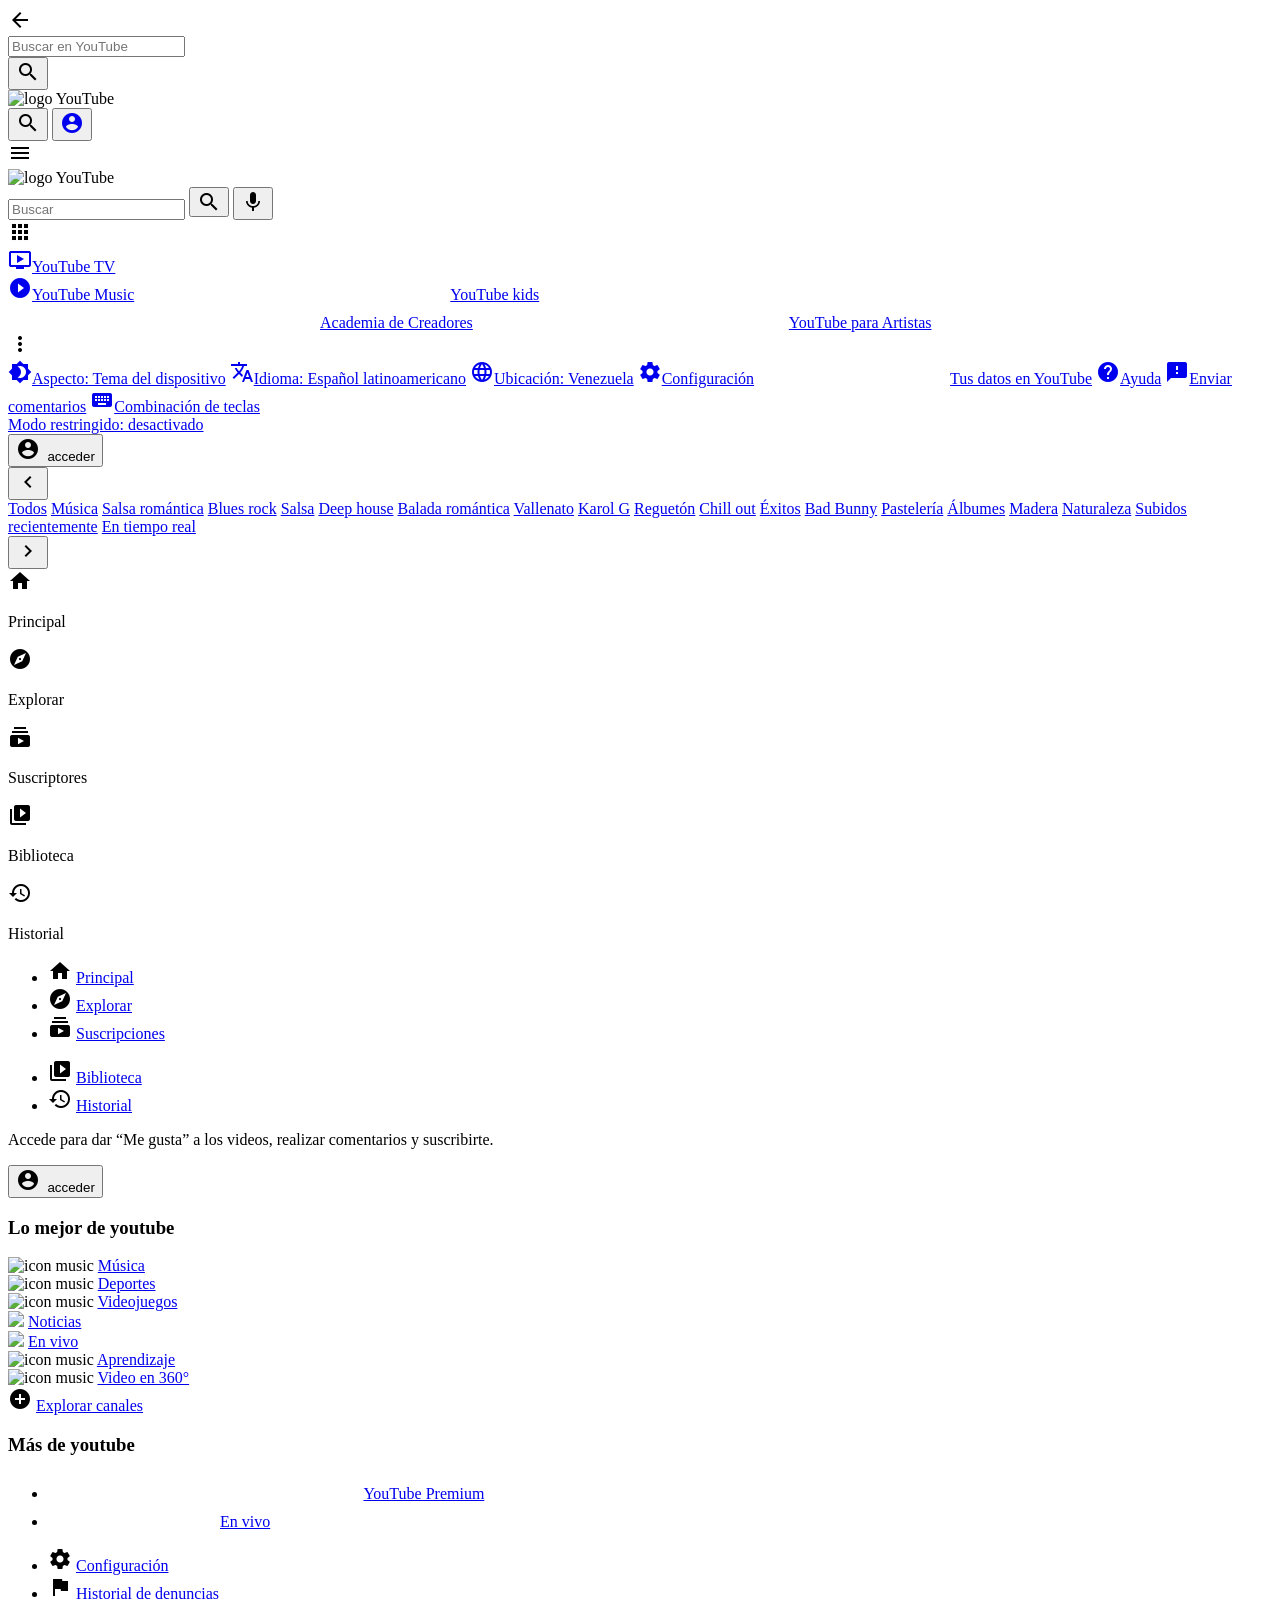
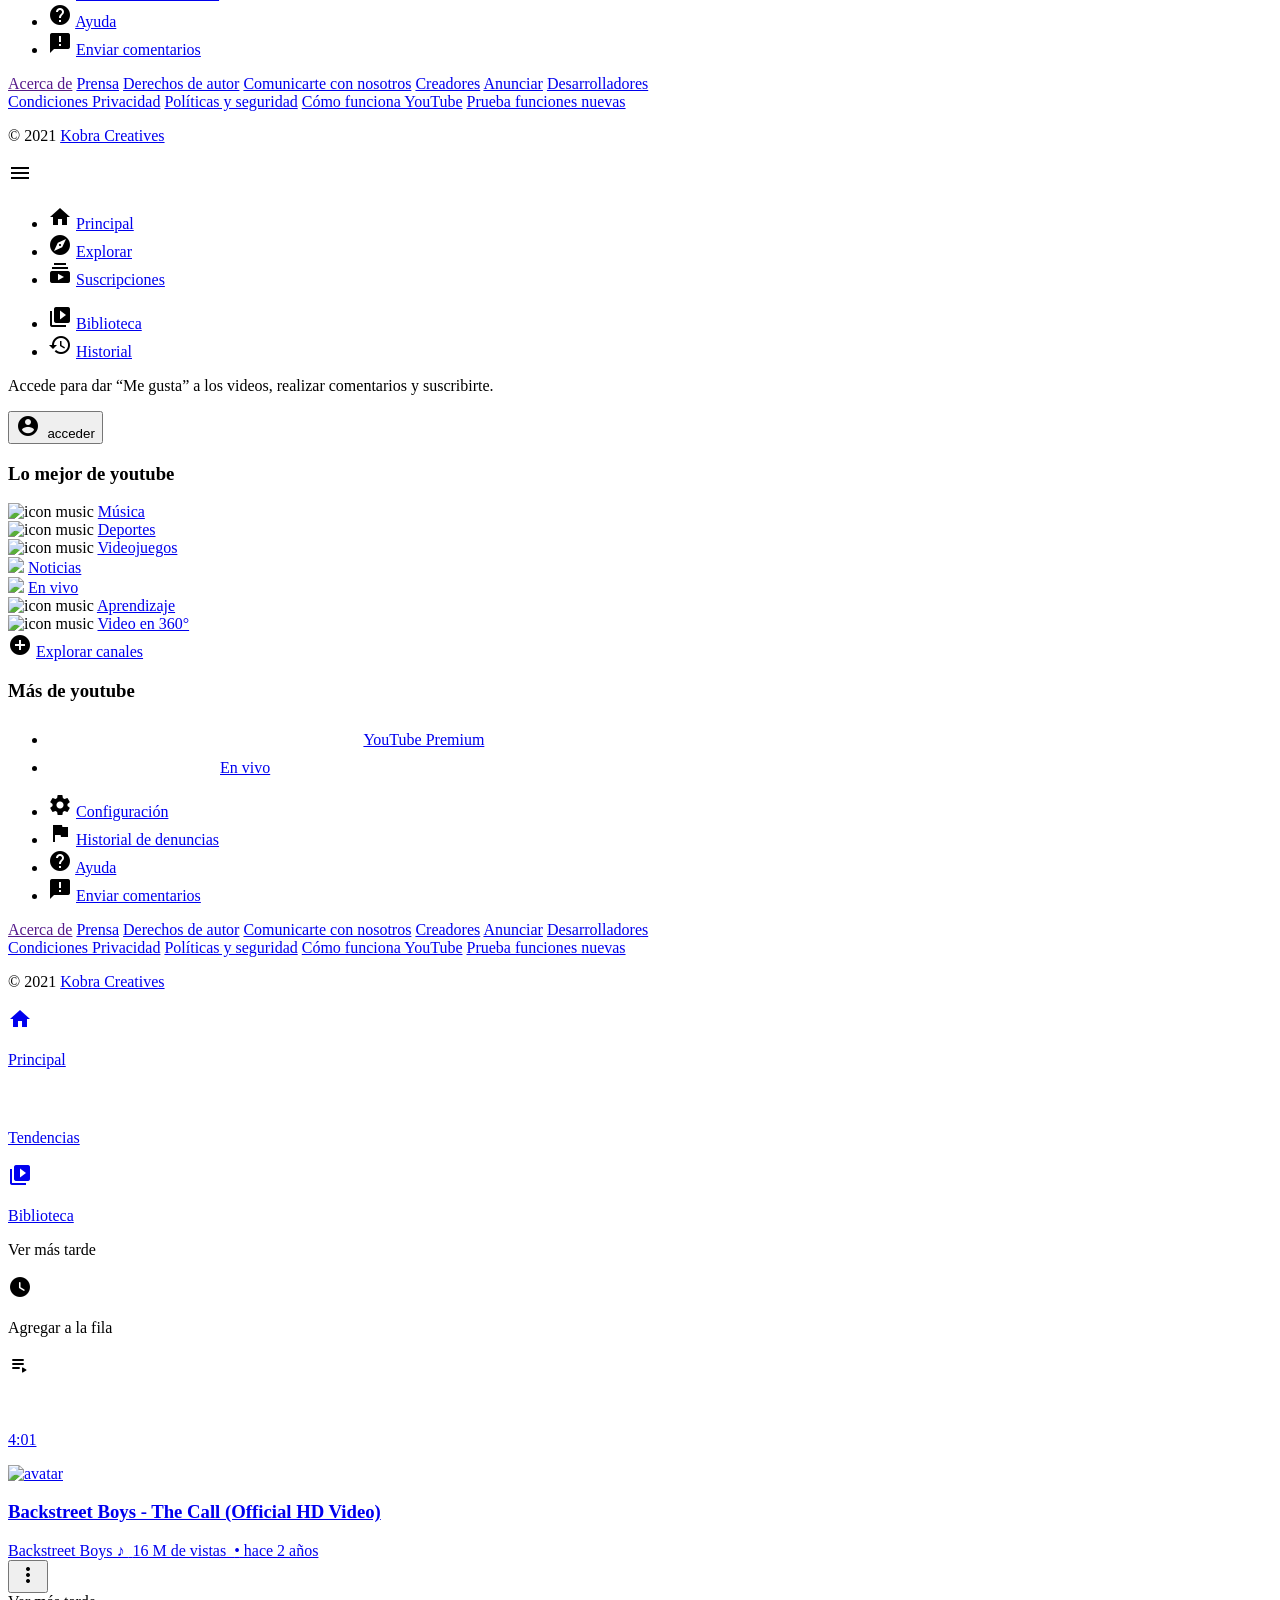
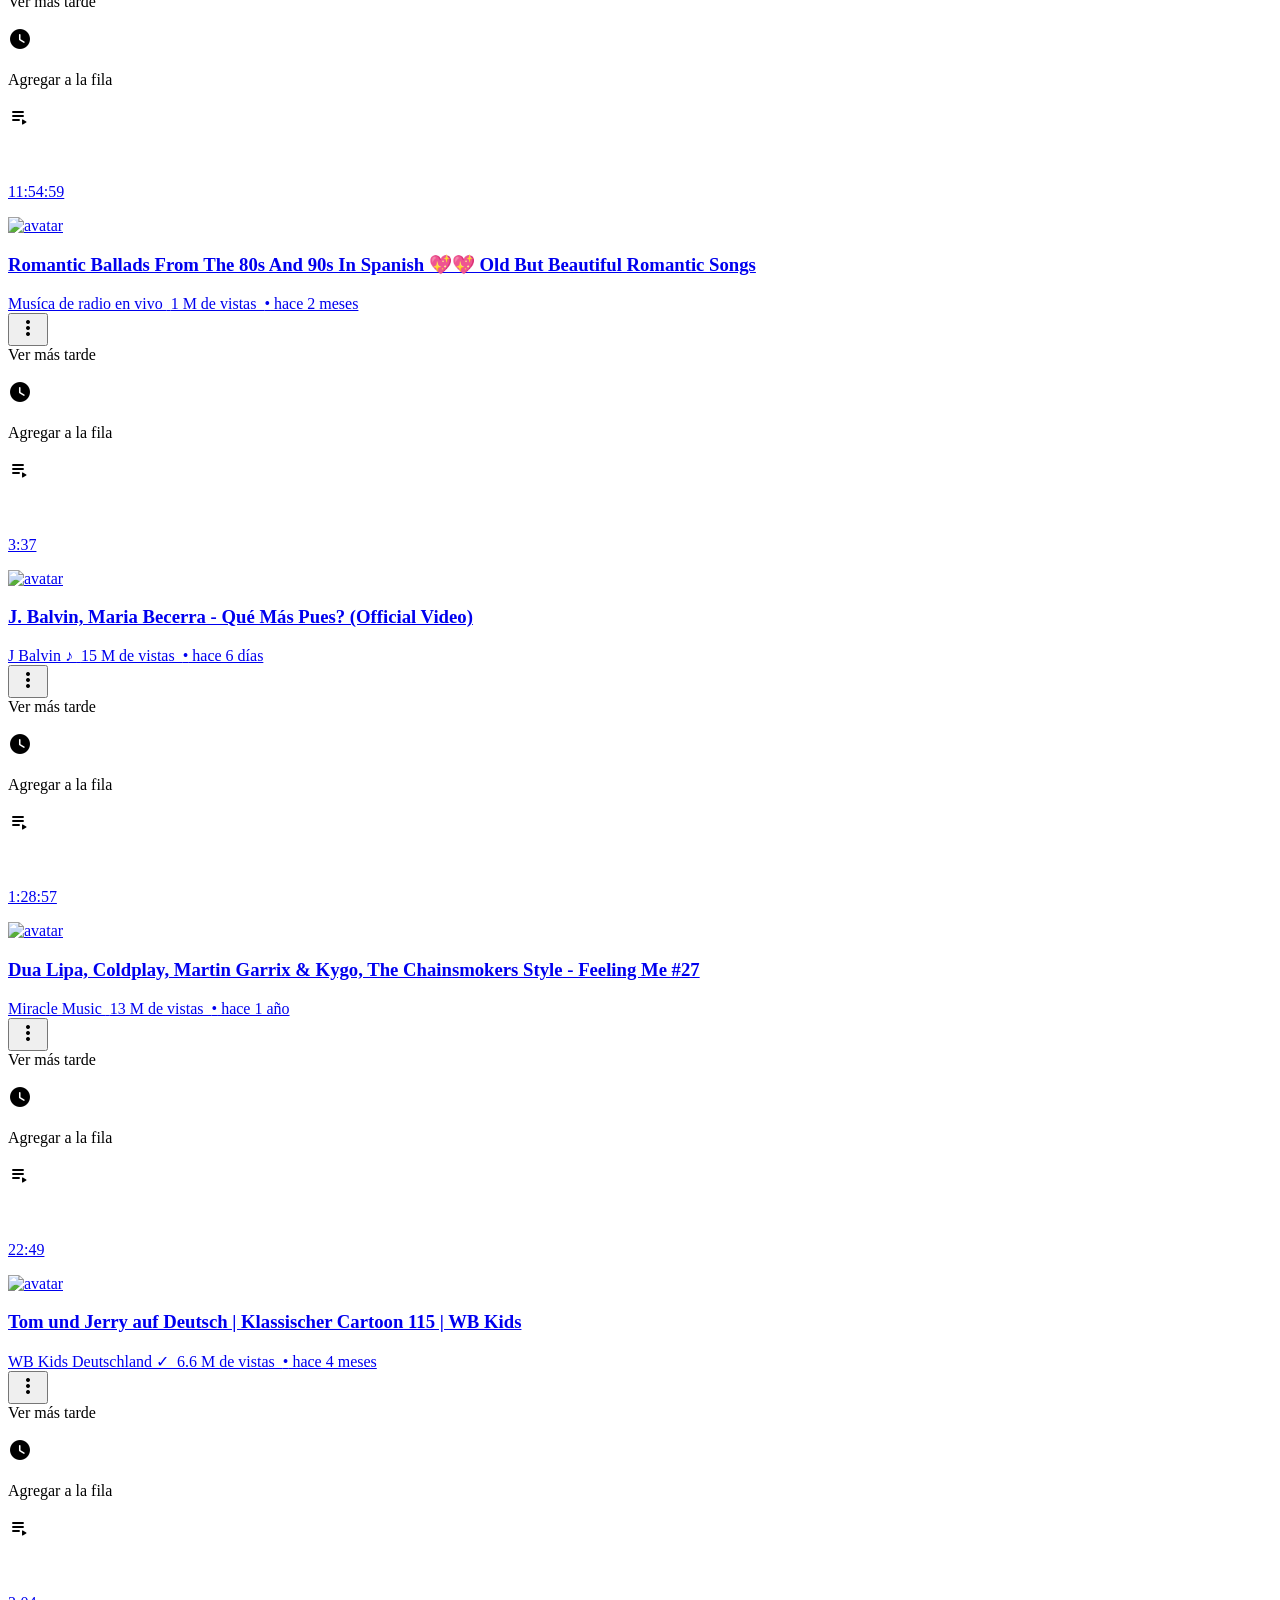
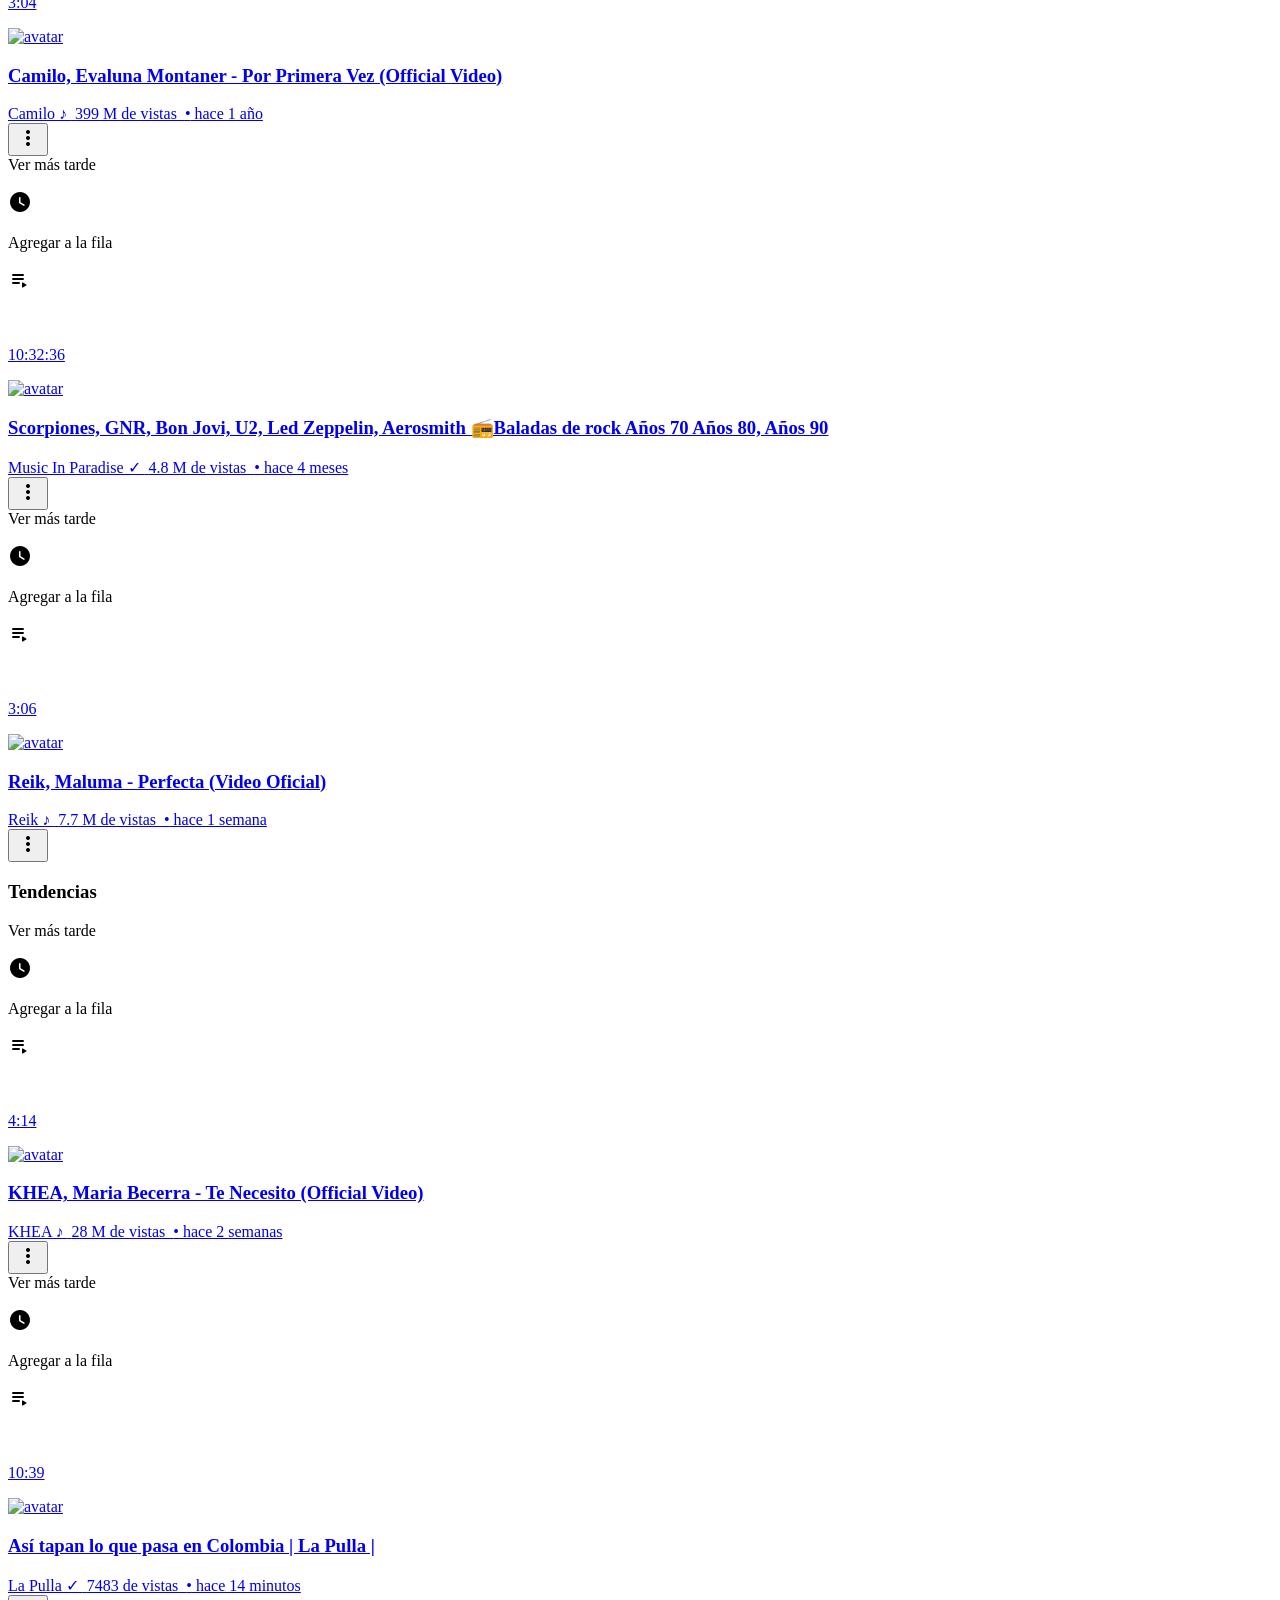
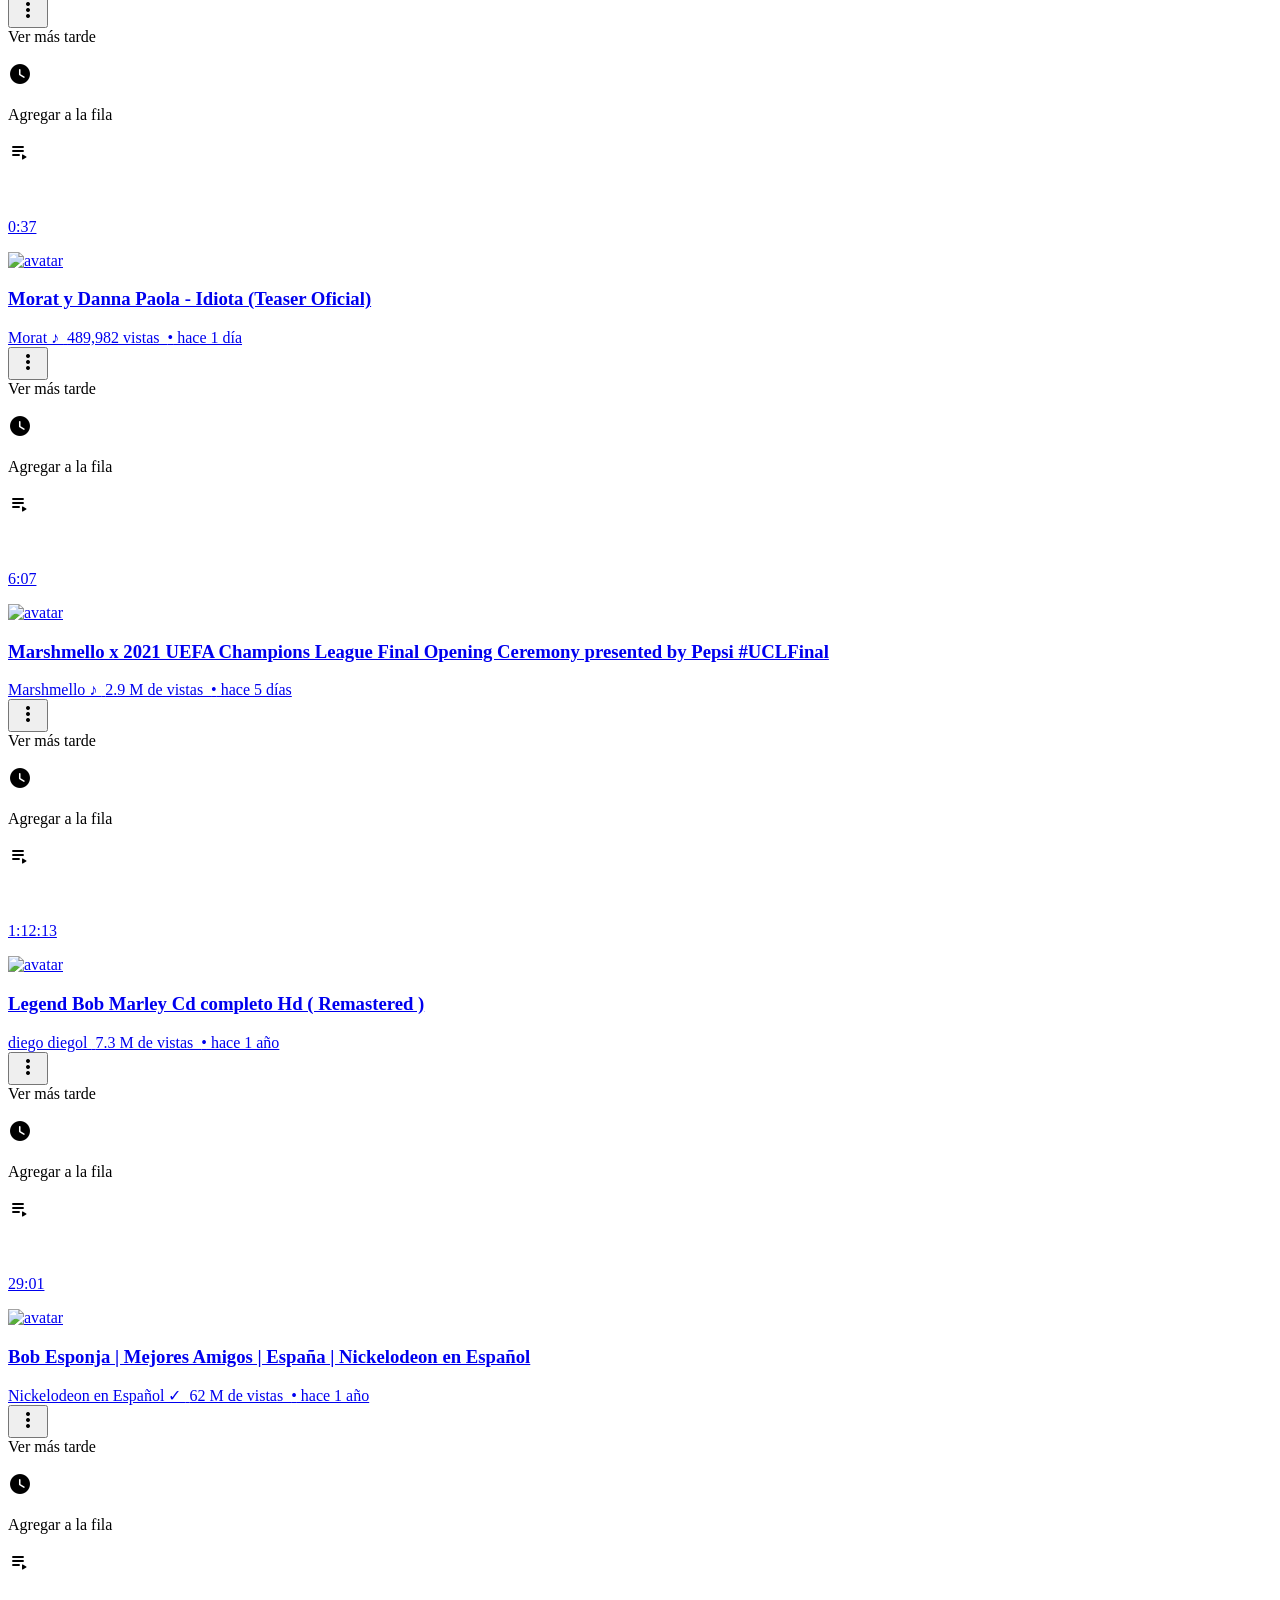
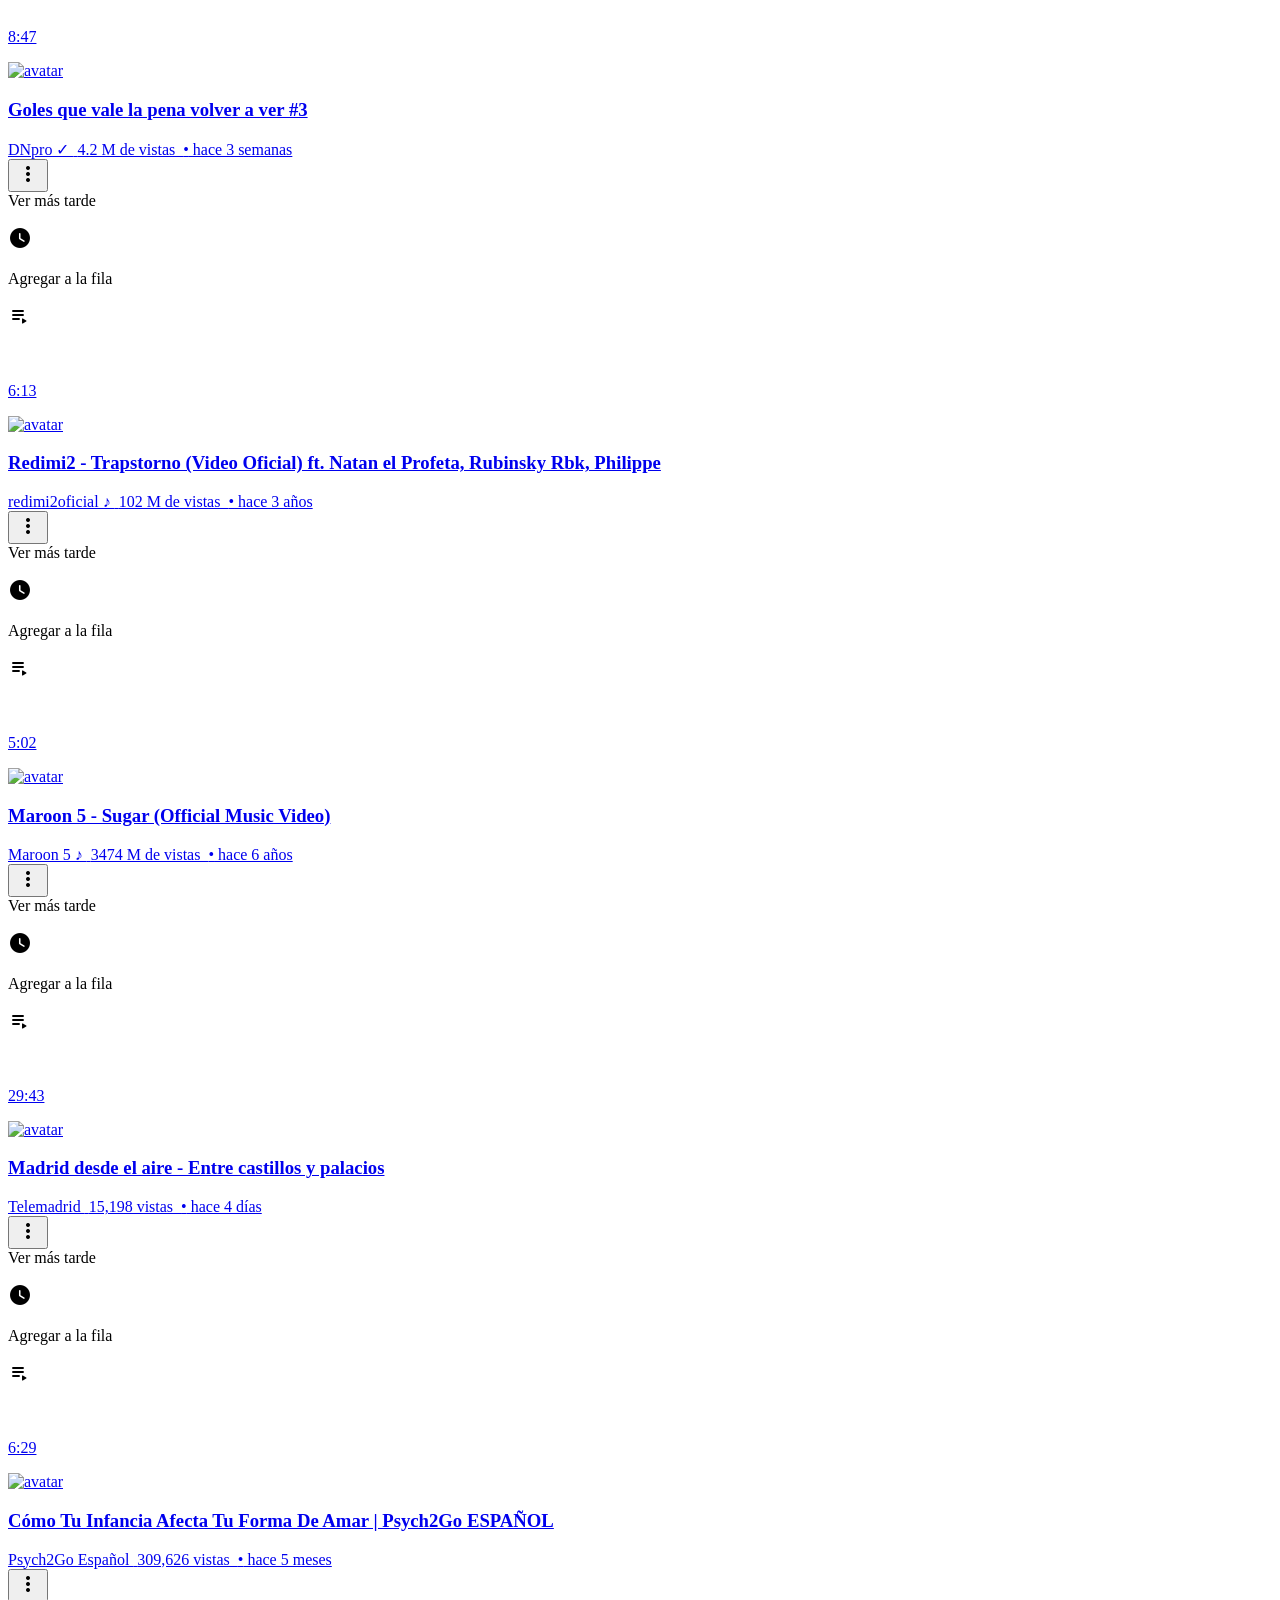
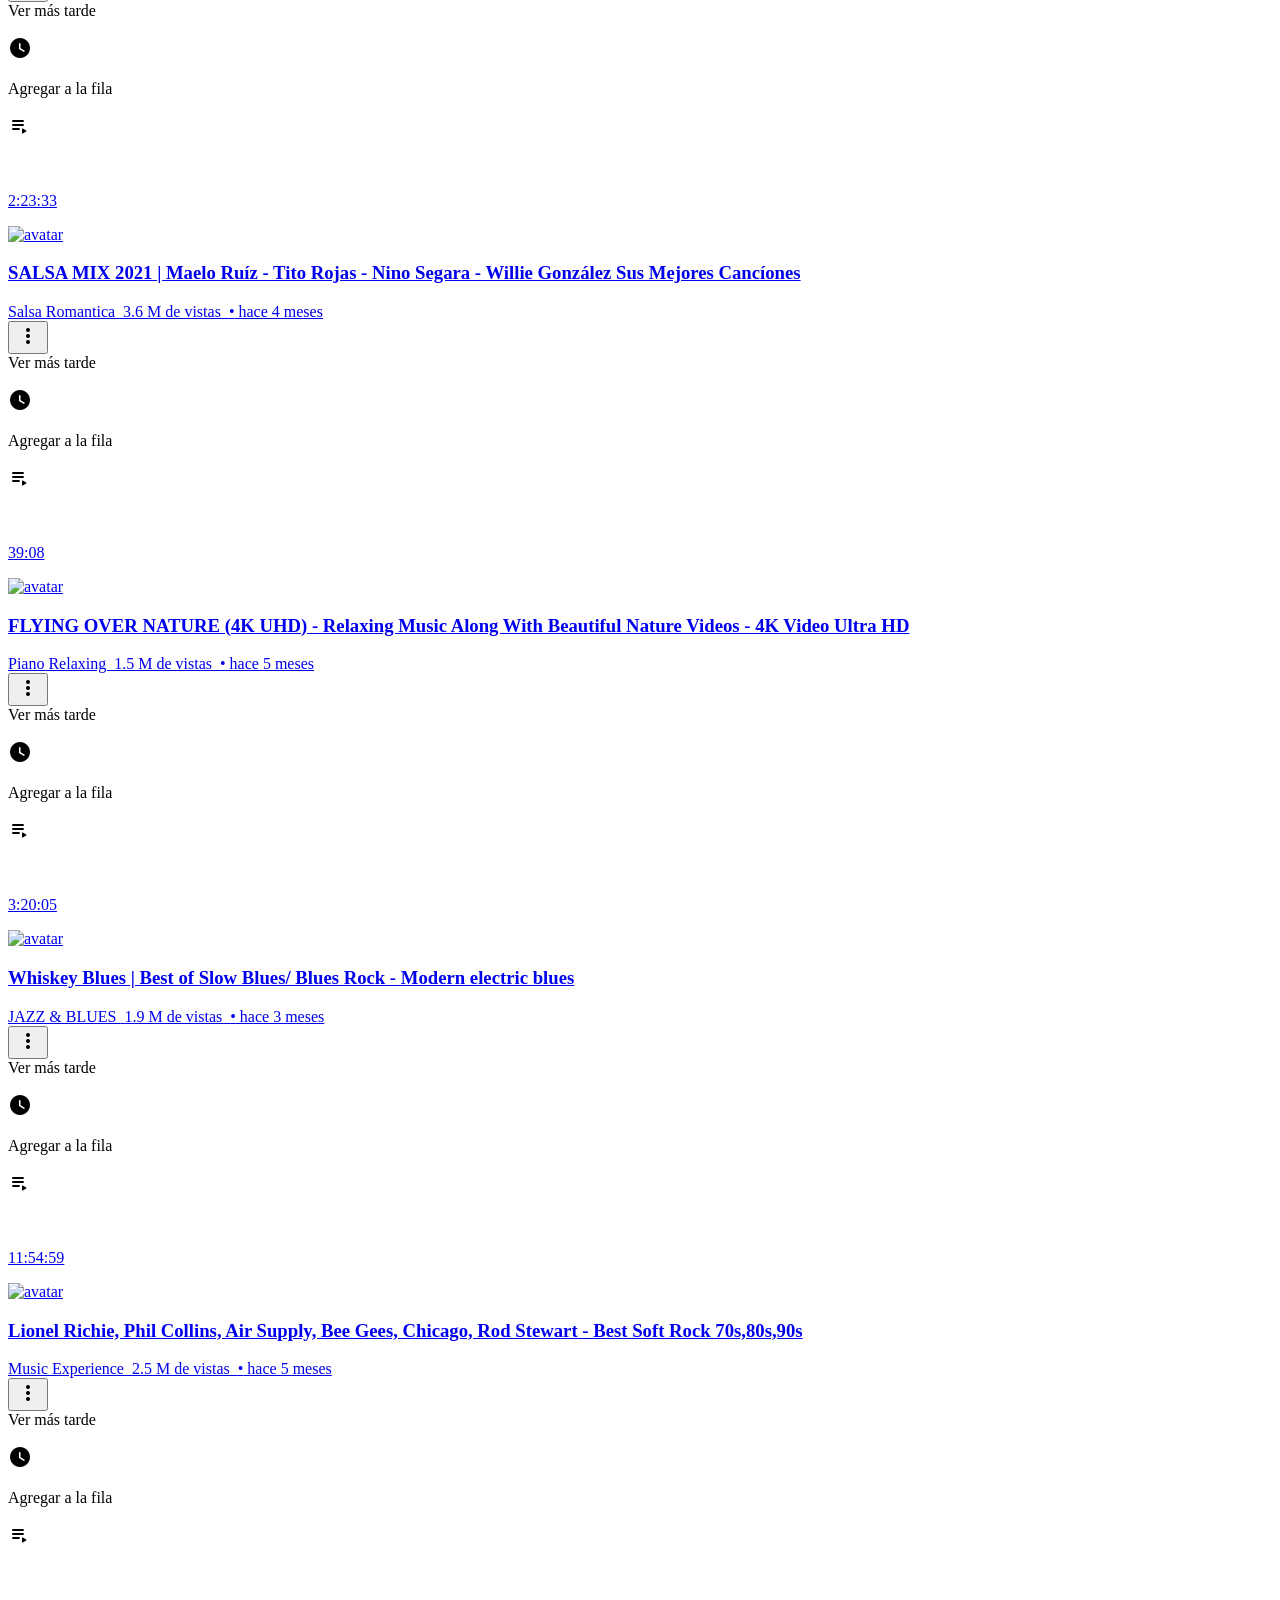
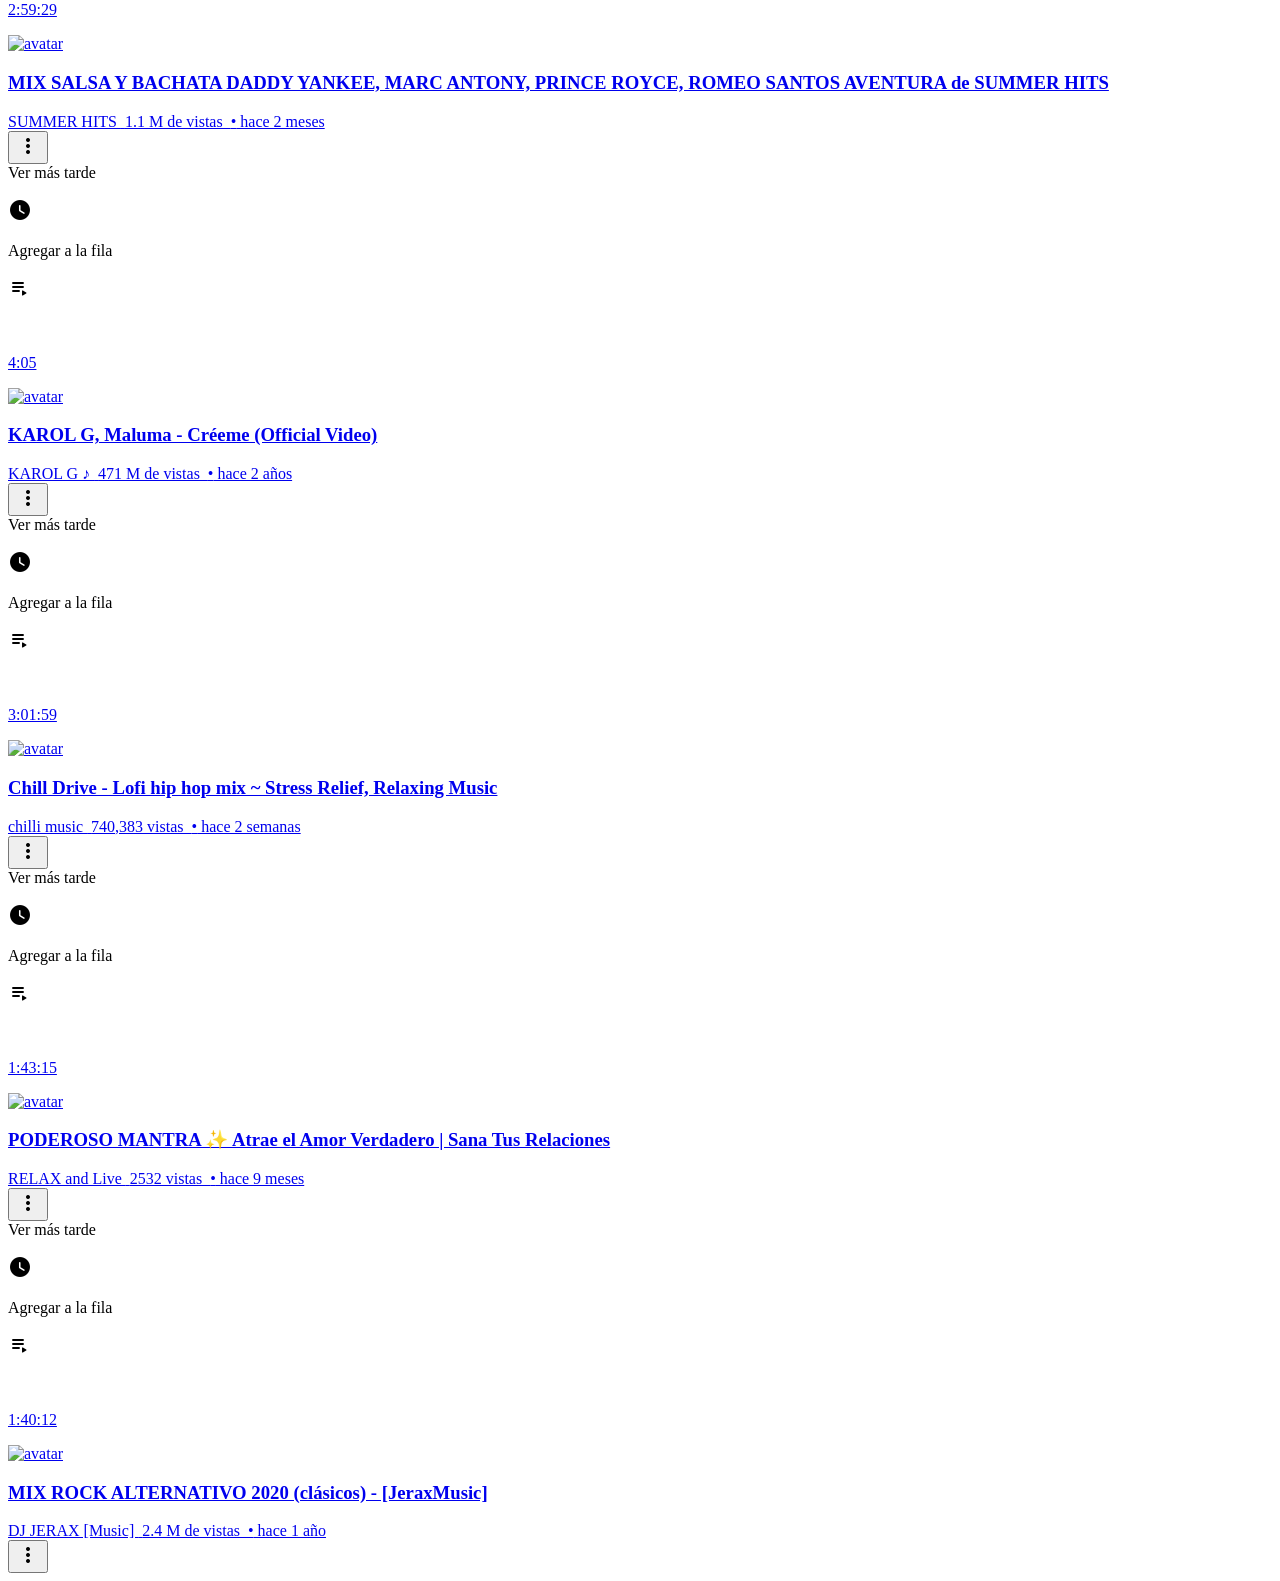
==== docs/index.html @ b875a168 "first commit" ====
<!DOCTYPE html>
<html lang="es">
<head>
    <meta charset="UTF-8">
    <meta http-equiv="X-UA-Compatible" content="IE=edge">
    <meta name="viewport" content="width=device-width, initial-scale=1.0">
    <meta property="og:type" content="website">
    <meta property="og:title" content="KOBRATube">
    <meta property="og:url" content="">
    <meta property="og:image" content="https://i.imgur.com/ZrO8GJg.png">
    <meta property="og:description" content="Programando la página de inicio de YouTube.com [ HTML + CSS + JAVASCRIPT ]">
    <title>KOBRATube</title>
    <link rel="shortcut icon" href="./img/icon_kobratube.png" type="image/x-icon">
    <link href="https://fonts.googleapis.com/css?family=Material+Icons|Material+Icons+Outlined|Material+Icons+Two+Tone|Material+Icons+Round|Material+Icons+Sharp" rel="stylesheet">
    <link rel="stylesheet" href="./css/normalize.css">
    <link rel="stylesheet" href="./css/style.css">
</head>
<body>
    <div class="overlay"></div>
    <div class="div-search-mb">
        <div class="search-mb-flex">
            <div class="search-mb-back">
                <span class="material-icons md-28 md-mobile">arrow_back</span></label>
            </div>
            <form name="smobile" action="https://www.youtube.com/results?search_query=" method="GET">
                <input type="text" name="q" class="no-style" id="search-mb" placeholder="Buscar en YouTube">
            </form>
            <button class="btn-s no-style"><span class="material-icons md-28 md-mobile">search</span></button>
        </div>
    </div>
    <div class="grid-container">
        <div class="header flex-container">
            <div class="mobile-header-box">
                <img class="box1__logo" src="./img/logo_kobratube.svg" alt="logo YouTube">
                <div class="icons-mobile">
                    <button class="btn-mobile no-style">
                        <span class="material-icons md-28 md-mobile">search</span>
                    </button>
                    <button class="btn-mobile no-style">
                        <a class="none" href="https://accounts.google.com/ServiceLogin?service=youtube&uilel=3&passive=true&continue=https%3A%2F%2Fwww.youtube.com%2Fsignin%3Faction_handle_signin%3Dtrue%26app%3Ddesktop%26hl%3Des-419%26next%3Dhttps%253A%252F%252Fwww.youtube.com%252F&hl=es-419&ec=65620" target="_blank" rel="noopener noreferrer">
                            <span class="material-icons md-28 md-mobile">account_circle</span>
                        </a>
                    </button>
                </div>
           
            </div>
            <div class="overlay-mb"></div>
            <div class="header-box1 flex-container">
                <span class="material-icons md-24 md-grey" id='btn-menu'>menu</span>
                <div class="box1-logo flex-container">
                    <img class="box1__logo" src="./img/logo_kobratube.svg" alt="logo YouTube">
                </div>
            </div>
            <div class="header-box2 flex-container">
                <form name="search" action="https://www.youtube.com/results?search_query=" method="GET" class="searchbox flex-container">
                    <input type="search" name="q" id="searchbox" placeholder="Buscar" class="no-style">
                    <input type="button" name="enviar" value="search" class="material-icons no-style btn-search">
                    <button class="search-voice flex-container no-style">
                        <span class="material-icons md-grey">mic</span>
                    </button>
                </form>
            </div>
            <div class="header-box3 flex-container">
                <div class="topbar-buttons flex-container">
                    <div class="dropdown-app">
                        <span id="btn-apps"class="material-icons md-24 md-grey btn-icon">apps</span>
                        <div id="dropdownApps" class="dropdown-app-container">
                            <div class="dropdown__item">
                                <a href="#" class="no-style dropdown__anchor flex-container"><span class="material-icons md-24 md--active dropdown__icon">ondemand_video</span>YouTube TV</a>
                            </div>
                            <div class="dropdown__item">
                                <a href="#" class="no-style dropdown__anchor flex-container"><span class="material-icons md-24 md--active dropdown__icon">play_circle_filled</span>YouTube Music</a>
                                <a href="#" class="no-style dropdown__anchor flex-container"><span class="material-icons md-24 md--active dropdown__icon">smart_display</span>YouTube kids</a>
                            </div>
                            <div class="dropdown__item">
                                <a href="#" class="no-style dropdown__anchor flex-container"><span class="material-icons md-24 md--active dropdown__icon">smart_display</span>Academia de Creadores</a>
                                <a href="#" class="no-style dropdown__anchor flex-container"><span class="material-icons md-24 md--active dropdown__icon">smart_display</span>YouTube para Artistas</a>
                            </div>
                        </div>
                    </div>
                    <div class="dropdown-config">
                        <span class="material-icons md-24 md-grey btn-icon" id="btn-config">more_vert</span>
                        <div id="dropdownConf" class="dropdown-config-container">
                            <div class="dropdown__item">
                                <a href="#" class="no-style dropdown__anchor flex-container"><span class="material-icons md-24 dropdown__icon md-grey-s">brightness_4</span>Aspecto: Tema del dispositivo</a>

                                <a href="#" class="no-style dropdown__anchor flex-container"><span class="material-icons md-24 dropdown__icon md-grey-s">translate</span>Idioma: Español latinoamericano</a>

                                <a href="#" class="no-style dropdown__anchor flex-container"><span class="material-icons md-24 dropdown__icon md-grey-s">language</span>Ubicación: Venezuela</a>

                                <a href="#" class="no-style dropdown__anchor flex-container"><span class="material-icons md-24 md-grey dropdown__icon md-grey-s">settings</span>Configuración</a>

                                <a href="#" class="no-style dropdown__anchor flex-container"><span class="material-icons md-24 dropdown__icon md-grey-s">gpp_good</span>Tus datos en YouTube</a>

                                <a href="#" class="no-style dropdown__anchor flex-container"><span class="material-icons md-24 dropdown__icon md-grey-s">help</span>Ayuda</a>

                                <a href="#" class="no-style dropdown__anchor flex-container"><span class="material-icons md-24 dropdown__icon md-grey-s">feedback</span>Enviar comentarios</a>

                                <a href="#" class="no-style dropdown__anchor flex-container"><span class="material-icons md-24 dropdown__icon md-grey-s">keyboard</span>Combinación de teclas</a>
                            </div>
                            <div class="dropdown__item">
                                <a href="#" class="no-style dropdown__anchor flex-container">Modo restringido: desactivado</a>
                            </div>
                        </div>
                    </div>

                    <button class="btn-access no-style flex-container">
                        <span class="material-icons md-30 md-blue">account_circle</span>
                        &nbspacceder
                    </button>
                </div>
            </div>
        </div>
        <div class="nav-tags">
            <div class="carousel__contenedor">
                <button role="button" id='preview' aria-label="Anterior" class="container-btn carousel__anterior no-style">
                    <span class="material-icons">chevron_left</span>
                </button>
                <div class="carousel__lista no-style">
                    <a href="#" target="_blank" rel="noopener noreferrer" id="ítem" class="carousel__item carousel__item--active no-style" style="width:fit-content;">Todos</a>
                    <a href="#" target="_blank" rel="noopener noreferrer" id="ítem" class="carousel__item no-style" style="width:fit-content;">Música</a>
                    <a href="#" target="_blank" rel="noopener noreferrer" id="ítem" class="carousel__item no-style" style="width:fit-content;">Salsa romántica</a>
                    <a href="#" target="_blank" rel="noopener noreferrer" id="ítem" class="carousel__item no-style" style="width:fit-content;">Blues rock</a>
                    <a href="#" target="_blank" rel="noopener noreferrer" id="ítem" class="carousel__item no-style" style="width:fit-content;">Salsa</a>
                    <a href="#" target="_blank" rel="noopener noreferrer" id="ítem" class="carousel__item no-style" style="width:fit-content;">Deep house</a>
                    <a href="#" target="_blank" rel="noopener noreferrer" id="ítem" class="carousel__item no-style" style="width:fit-content;">Balada romántica</a>
                    <a href="#" target="_blank" rel="noopener noreferrer" id="ítem" class="carousel__item no-style" style="width:fit-content;">Vallenato</a>
                    <a href="#" target="_blank" rel="noopener noreferrer" id="ítem" class="carousel__item no-style" style="width:fit-content;">Karol G</a>
                    <a href="#" target="_blank" rel="noopener noreferrer" id="ítem" class="carousel__item no-style" style="width:fit-content;">Reguetón</a>
                    <a href="#" target="_blank" rel="noopener noreferrer" id="ítem" class="carousel__item no-style" style="width:fit-content;">Chill out</a>
                    <a href="#" target="_blank" rel="noopener noreferrer" id="ítem" class="carousel__item no-style" style="width:fit-content;">Éxitos</a>
                    <a href="#" target="_blank" rel="noopener noreferrer" id="ítem" class="carousel__item no-style" style="width:fit-content;">Bad Bunny</a>
                    <a href="#" target="_blank" rel="noopener noreferrer" id="ítem" class="carousel__item no-style" style="width:fit-content;">Pastelería</a>
                    <a href="#" target="_blank" rel="noopener noreferrer" id="ítem" class="carousel__item no-style" style="width:fit-content;">Álbumes</a>
                    <a href="#" target="_blank" rel="noopener noreferrer" id="ítem" class="carousel__item no-style" style="width:fit-content;">Madera</a>
                    <a href="#" target="_blank" rel="noopener noreferrer" id="ítem" class="carousel__item no-style" style="width:fit-content;">Naturaleza</a>
                    <a href="#" target="_blank" rel="noopener noreferrer" id="ítem" class="carousel__item no-style" style="width:fit-content;">Subidos recientemente</a>
                    <a href="#" target="_blank" rel="noopener noreferrer" id="ítem" class="carousel__item no-style">En tiempo real</a>
                </div>
                <button role="button" id='next' aria-label="Siguiente" class="container-btn carousel__siguiente no-style">
                    <span class="material-icons">chevron_right</span>
                </button>
            </div>
        </div>
        <aside class="aside">
            <div class="aside-small" id="menu-small">
                <div class="aside-small__item">
                    <span class="material-icons md-24 md-grey md--active">home</span>
                    <p class="aside-small__text md--active">Principal</p>
                </div>
                <div class="aside-small__item">
                    <span class="material-icons md-24 md-grey">explore</span>
                    <p class="aside-small__text">Explorar</p>
                </div>
                <div class="aside-small__item">
                    <span class="material-icons md-24 md-grey">subscriptions</span>
                    <p class="aside-small__text">Suscriptores</p>
                </div>
                <div class="aside-small__item">
                    <span class="material-icons md-24 md-grey">video_library</span>
                    <p class="aside-small__text">Biblioteca</p>
                </div>
                <div class="aside-small__item">
                    <span class="material-icons md-24 md-grey">restore</span>
                    <p class="aside-small__text">Historial</p>
                </div>
            </div>
            <div class="aside-larger" id="menu-larger">
                <!-- *Block-1-->
                <div class="a-width mod-t1">
                    <ul class="mod__list">
                        <li class="list-item list-item--active no-style no-style flex-container">
                            <span class="material-icons md-24 md-grey md--active">home</span>
                            <a href="./index.html" class="no-style liste-item__anchor anchor--active">Principal</a>
                        </li>
                        <li class="list-item no-style flex-container">
                            <span class="material-icons md-24 md-grey">explore</span>
                            <a href="https://www.youtube.com/feed/explore" class="no-style liste-item__anchor">Explorar</a>
                        </li>
                        <li class="list-item no-style flex-container">
                            <span class="material-icons md-24 md-grey">subscriptions</span>
                            <a href="https://www.youtube.com/feed/subscriptions" class="no-style liste-item__anchor ">Suscripciones</a>
                        </li>
                        <div class="border-bottom">
                        </div>
                    </ul>
                </div>
                <!-- *Block-1 END-->
                <div class="a-width mod-t1">
                    <ul class="mod__list">
                        <li class="list-item flex-container">
                            <span class="material-icons md-24 md-grey">video_library</span>
                            <a href="https://www.youtube.com/feed/library" class="no-style liste-item__anchor">Biblioteca</a>
                        </li>
                        <li class="list-item flex-container">
                            <span class="material-icons md-24 md-grey">restore</span>
                            <a href="https://www.youtube.com/feed/history" class="no-style liste-item__anchor">Historial</a>
                        </li>
                    </ul>
                </div>
                <div class="a-width mod-t2">
                    <p class="mod__texto">
                        Accede para dar “Me gusta” a los videos, realizar comentarios y suscribirte.
                    </p>
                    <button class="btn-access no-style flex-container">
                        <span class="material-icons md-30 md-blue">account_circle</span>
                        &nbspacceder
                    </button>
                </div>
                <div class="a-width mod-t3">
                    <h3 class="s-h3">Lo mejor de youtube</h3>
                    <div class="mod__list">
                        <div class="list-item flex-container">
                            <img class="icon-round" src="https://yt3.ggpht.com/JhpXfBmbZqGMa1HngX8Kc8MY5t2q_cFU1mei9SGiuDnmBkoEiaGlD1NR8NxmHPqVLRcyo6Kf=s88-c-k-c0x00ffffff-no-rj" alt="icon music">
                            <a href="https://www.youtube.com/channel/UC-9-kyTW8ZkZNDHQJ6FgpwQ" class="no-style liste-item__anchor">Música</a>
                        </div>
                        <div class="list-item flex-container">
                            <img class="icon-round" src="https://yt3.ggpht.com/Iw_1zfYpObc2HCiJtUWzzELUEr84sbfU6bWO4iefIdTJ3YWqIuJ3uVo5YGoiYUdXPkTDXMh93w=s88-c-k-c0x00ffffff-no-rj" alt="icon music">
                            <a href="https://www.youtube.com/channel/UCEgdi0XIXXZ-qJOFPf4JSKw" class="no-style liste-item__anchor">Deportes</a>
                        </div>
                        <div class="list-item flex-container">
                            <img class="icon-round" src="https://yt3.ggpht.com/vHUJ30VhUAWP5N2xF6rhi4RnhBrATHeqPj8kdF5WuPEwCXXhC8XdMnTJSPvqJeshKt4eGD253A=s88-c-k-c0x00ffffff-no-rj" alt="icon music">
                            <a href="https://www.youtube.com/gaming" class="no-style liste-item__anchor">Videojuegos</a>
                        </div>
                        <div class="list-item flex-container">
                            <img class="icon-round" src="https://yt3.ggpht.com/EWk97IQr34nqH2nYpC0RIHGTavflWdCNdQEgF3k7mI5S_ItQxw7W40i8FAXCX8JHXInpfDC3Vg=s88-c-k-c0x00ffffff-no-rj">
                            <a href="https://www.youtube.com/channel/UCYfdidRxbB8Qhf0Nx7ioOYw" class="no-style liste-item__anchor">Noticias</a>
                        </div>
                        <div class="list-item flex-container">
                            <img class="icon-round" src="https://yt3.ggpht.com/8D6JlsnvwDZFMdcbjqVji82kggP3aXXbO-yBD0RFrKlp4G1zNt9wcqcVTSPnAI8GuUAbDYQwsg=s88-c-k-c0x00ffffff-no-rj">
                            <a href="https://www.youtube.com/channel/UC4R8DWoMoI7CAwX8_LjQHig" class="no-style liste-item__anchor">En vivo</a>
                        </div>
                        <div class="list-item flex-container">
                            <img class="icon-round" src="https://yt3.ggpht.com/Z34iSrAdmBYUcWisSoEQso5bXFWgUbOBt3YxwHWrr8302A0LGw0zObapsG9nFZUs5zT0mdQ3jQ=s88-c-k-c0x00ffffff-no-rj" alt="icon music">
                            <a href="https://www.youtube.com/channel/UCtFRv9O2AHqOZjjynzrv-xg" class="no-style liste-item__anchor">Aprendizaje</a>
                        </div>
                        <div class="list-item flex-container">
                            <img class="icon-round" src="https://yt3.ggpht.com/aBfjxEI67MQnGxlrC0YOpNMxHsL8jMsRbBduI8XyHbT1ft1ayPbzk9ymRyp93e9HWo8A8DZn0Q=s88-c-k-c0x00ffffff-no-rj" alt="icon music">
                            <a href="https://www.youtube.com/channel/UCzuqhhs6NWbgTzMuM09WKDQ" class="no-style liste-item__anchor">Video en 360°</a>
                        </div>
                    </div>
                    <div class="a-width mod-t4">
                        <div class="list-item flex-container">
                            <span class="material-icons md-24 md-grey">add_circle</span>
                            <a href="https://www.youtube.com/feed/guide_builder" class="no-style liste-item__anchor">Explorar canales</a>
                        </div>
                    </div>
                </div>
                <div class="a-width mod-t1">
                    <h3 class="s-h3">Más de youtube</h3>
                    <ul class="mod__list">
                        <li class="list-item flex-container">
                            <span class="material-icons md-24 md-grey">smart_display</span>
                            <a href="https://www.youtube.com/premium" class="no-style liste-item__anchor">YouTube Premium</a>
                        </li>
                        <li class="list-item flex-container">
                            <span class="material-icons md-24 md-grey">sensors</span>
                            <a href="https://www.youtube.com/channel/UC4R8DWoMoI7CAwX8_LjQHig" class="no-style liste-item__anchor">En vivo</a>
                        </li>
                    </ul>
                </div>
                <div class="a-width mod-t1">
                    <ul class="mod__list">
                        <li class="list-item flex-container">
                            <span class="material-icons md-24 md-grey">settings</span>
                            <a href="https://www.youtube.com/account" class="no-style liste-item__anchor">Configuración</a>
                        </li>
                        <li class="list-item flex-container">
                            <span class="material-icons md-24 md-grey">assistant_photo</span>
                            <a href="https://www.youtube.com/reporthistory" class="no-style liste-item__anchor">Historial de denuncias</a>
                        </li>
                        <li class="list-item flex-container">
                            <span class="material-icons md-24 md-grey">help</span>
                            <a href="#" class="no-style liste-item__anchor">Ayuda</a>
                        </li>
                        <li class="list-item flex-container">
                            <span class="material-icons md-24 md-grey">announcement</span>
                            <a href="#" class="no-style liste-item__anchor">Enviar comentarios</a>
                        </li>
                    </ul>
                </div>
                <footer class="a-width aside-footer">
                    <div class="footer-info">
                        <a class="no-style info-anchor" href="">Acerca de</a>
                        <a class="no-style info-anchor" href="#">Prensa</a>
                        <a class="no-style info-anchor" href="#">Derechos de autor</a>
                        <a class="no-style info-anchor" href="#">Comunicarte con nosotros</a>
                        <a class="no-style info-anchor" href="#">Creadores</a>
                        <a class="no-style info-anchor" href="#">Anunciar</a>
                        <a class="no-style info-anchor" href="#">Desarrolladores</a>
                    </div>
                    <div class="footer-info">
                        <a class="no-style info-anchor" href="#">Condiciones Privacidad</a>
                        <a class="no-style info-anchor" href="#">Políticas y seguridad</a>
                        <a class="no-style info-anchor" href="#">Cómo funciona YouTube</a>
                        <a class="no-style info-anchor" href="#">Prueba funciones nuevas</a>
                    </div>
                    <div class="footer-copy">
                        <p>© 2021 <a class="a-copy no-style" href="https://kobracreatives.netlify.app/" target="_blank" rel="noopener noreferrer">Kobra Creatives</a></p>
                    </div>
                </footer>
            </div>
            <div class="aside-larger-over">
                <span class="material-icons md-24 md-grey btn-menu2" id='btn-menu2'>menu</span>
                <!-- *Block-1-->
                <div class="a-width mod-t1">
                    <ul class="mod__list">
                        <li class="list-item list-item--active no-style no-style flex-container">
                            <span class="material-icons md-24 md-grey md--active">home</span>
                            <a href="./index.html" class="no-style liste-item__anchor anchor--active">Principal</a>
                        </li>
                        <li class="list-item no-style flex-container">
                            <span class="material-icons md-24 md-grey">explore</span>
                            <a href="https://www.youtube.com/feed/explore" class="no-style liste-item__anchor">Explorar</a>
                        </li>
                        <li class="list-item no-style flex-container">
                            <span class="material-icons md-24 md-grey">subscriptions</span>
                            <a href="https://www.youtube.com/feed/subscriptions" class="no-style liste-item__anchor ">Suscripciones</a>
                        </li>
                        <div class="border-bottom">
                        </div>
                    </ul>
                </div>
                <!-- *Block-1 END-->
                <div class="a-width mod-t1">
                    <ul class="mod__list">
                        <li class="list-item flex-container">
                            <span class="material-icons md-24 md-grey">video_library</span>
                            <a href="https://www.youtube.com/feed/library" class="no-style liste-item__anchor">Biblioteca</a>
                        </li>
                        <li class="list-item flex-container">
                            <span class="material-icons md-24 md-grey">restore</span>
                            <a href="https://www.youtube.com/feed/history" class="no-style liste-item__anchor">Historial</a>
                        </li>
                    </ul>
                </div>
                <div class="a-width mod-t2">
                    <p class="mod__texto">
                        Accede para dar “Me gusta” a los videos, realizar comentarios y suscribirte.
                    </p>
                    <button class="btn-access no-style flex-container">
                        <span class="material-icons md-30 md-blue">account_circle</span>
                        &nbspacceder
                    </button>
                </div>
                <div class="a-width mod-t3">
                    <h3 class="s-h3">Lo mejor de youtube</h3>
                    <div class="mod__list">
                        <div class="list-item flex-container">
                            <img class="icon-round" src="https://yt3.ggpht.com/JhpXfBmbZqGMa1HngX8Kc8MY5t2q_cFU1mei9SGiuDnmBkoEiaGlD1NR8NxmHPqVLRcyo6Kf=s88-c-k-c0x00ffffff-no-rj" alt="icon music">
                            <a href="https://www.youtube.com/channel/UC-9-kyTW8ZkZNDHQJ6FgpwQ" class="no-style liste-item__anchor">Música</a>
                        </div>
                        <div class="list-item flex-container">
                            <img class="icon-round" src="https://yt3.ggpht.com/Iw_1zfYpObc2HCiJtUWzzELUEr84sbfU6bWO4iefIdTJ3YWqIuJ3uVo5YGoiYUdXPkTDXMh93w=s88-c-k-c0x00ffffff-no-rj" alt="icon music">
                            <a href="https://www.youtube.com/channel/UCEgdi0XIXXZ-qJOFPf4JSKw" class="no-style liste-item__anchor">Deportes</a>
                        </div>
                        <div class="list-item flex-container">
                            <img class="icon-round" src="https://yt3.ggpht.com/vHUJ30VhUAWP5N2xF6rhi4RnhBrATHeqPj8kdF5WuPEwCXXhC8XdMnTJSPvqJeshKt4eGD253A=s88-c-k-c0x00ffffff-no-rj" alt="icon music">
                            <a href="https://www.youtube.com/gaming" class="no-style liste-item__anchor">Videojuegos</a>
                        </div>
                        <div class="list-item flex-container">
                            <img class="icon-round" src="https://yt3.ggpht.com/EWk97IQr34nqH2nYpC0RIHGTavflWdCNdQEgF3k7mI5S_ItQxw7W40i8FAXCX8JHXInpfDC3Vg=s88-c-k-c0x00ffffff-no-rj">
                            <a href="https://www.youtube.com/channel/UCYfdidRxbB8Qhf0Nx7ioOYw" class="no-style liste-item__anchor">Noticias</a>
                        </div>
                        <div class="list-item flex-container">
                            <img class="icon-round" src="https://yt3.ggpht.com/8D6JlsnvwDZFMdcbjqVji82kggP3aXXbO-yBD0RFrKlp4G1zNt9wcqcVTSPnAI8GuUAbDYQwsg=s88-c-k-c0x00ffffff-no-rj">
                            <a href="https://www.youtube.com/channel/UC4R8DWoMoI7CAwX8_LjQHig" class="no-style liste-item__anchor">En vivo</a>
                        </div>
                        <div class="list-item flex-container">
                            <img class="icon-round" src="https://yt3.ggpht.com/Z34iSrAdmBYUcWisSoEQso5bXFWgUbOBt3YxwHWrr8302A0LGw0zObapsG9nFZUs5zT0mdQ3jQ=s88-c-k-c0x00ffffff-no-rj" alt="icon music">
                            <a href="https://www.youtube.com/channel/UCtFRv9O2AHqOZjjynzrv-xg" class="no-style liste-item__anchor">Aprendizaje</a>
                        </div>
                        <div class="list-item flex-container">
                            <img class="icon-round" src="https://yt3.ggpht.com/aBfjxEI67MQnGxlrC0YOpNMxHsL8jMsRbBduI8XyHbT1ft1ayPbzk9ymRyp93e9HWo8A8DZn0Q=s88-c-k-c0x00ffffff-no-rj" alt="icon music">
                            <a href="https://www.youtube.com/channel/UCzuqhhs6NWbgTzMuM09WKDQ" class="no-style liste-item__anchor">Video en 360°</a>
                        </div>
                    </div>
                    <div class="a-width mod-t4">
                        <div class="list-item flex-container">
                            <span class="material-icons md-24 md-grey">add_circle</span>
                            <a href="https://www.youtube.com/feed/guide_builder" class="no-style liste-item__anchor">Explorar canales</a>
                        </div>
                    </div>
                </div>
                <div class="a-width mod-t1">
                    <h3 class="s-h3">Más de youtube</h3>
                    <ul class="mod__list">
                        <li class="list-item flex-container">
                            <span class="material-icons md-24 md-grey">smart_display</span>
                            <a href="https://www.youtube.com/premium" class="no-style liste-item__anchor">YouTube Premium</a>
                        </li>
                        <li class="list-item flex-container">
                            <span class="material-icons md-24 md-grey">sensors</span>
                            <a href="https://www.youtube.com/channel/UC4R8DWoMoI7CAwX8_LjQHig" class="no-style liste-item__anchor">En vivo</a>
                        </li>
                    </ul>
                </div>
                <div class="a-width mod-t1">
                    <ul class="mod__list">
                        <li class="list-item flex-container">
                            <span class="material-icons md-24 md-grey">settings</span>
                            <a href="https://www.youtube.com/account" class="no-style liste-item__anchor">Configuración</a>
                        </li>
                        <li class="list-item flex-container">
                            <span class="material-icons md-24 md-grey">assistant_photo</span>
                            <a href="https://www.youtube.com/reporthistory" class="no-style liste-item__anchor">Historial de denuncias</a>
                        </li>
                        <li class="list-item flex-container">
                            <span class="material-icons md-24 md-grey">help</span>
                            <a href="#" class="no-style liste-item__anchor">Ayuda</a>
                        </li>
                        <li class="list-item flex-container">
                            <span class="material-icons md-24 md-grey">announcement</span>
                            <a href="#" class="no-style liste-item__anchor">Enviar comentarios</a>
                        </li>
                    </ul>
                </div>
                <footer class="a-width aside-footer">
                    <div class="footer-info">
                        <a class="no-style info-anchor" href="">Acerca de</a>
                        <a class="no-style info-anchor" href="#">Prensa</a>
                        <a class="no-style info-anchor" href="#">Derechos de autor</a>
                        <a class="no-style info-anchor" href="#">Comunicarte con nosotros</a>
                        <a class="no-style info-anchor" href="#">Creadores</a>
                        <a class="no-style info-anchor" href="#">Anunciar</a>
                        <a class="no-style info-anchor" href="#">Desarrolladores</a>
                    </div>
                    <div class="footer-info">
                        <a class="no-style info-anchor" href="#">Condiciones Privacidad</a>
                        <a class="no-style info-anchor" href="#">Políticas y seguridad</a>
                        <a class="no-style info-anchor" href="#">Cómo funciona YouTube</a>
                        <a class="no-style info-anchor" href="#">Prueba funciones nuevas</a>
                    </div>
                    <div class="footer-copy">
                        <p>© 2021 <a class="a-copy no-style" href="https://kobracreatives.netlify.app/" target="_blank" rel="noopener noreferrer">Kobra Creatives</a></p>
                    </div>
                </footer>
            </div>
        </aside>
        <div class="navbar-mobile">
            <a href="#top" class="no-style">
                <div class="nav-mb">
                    <span class="material-icons md-28 md-grey">home</span>
                    <p class="nav-mb-text">Principal</p>
                </div>
            </a>
            <a href="#tendencias" class="no-style">
                <div class="nav-mb">
                    <span class="material-icons md-28 md-grey ">local_fire_department</span>
                    <p class="nav-mb-text">Tendencias</p>
                </div>
            </a>
            <a href="#" class="no-style">
                <div class="nav-mb">
                    <span class="material-icons md-28 md-grey">video_library</span>
                    <p class="nav-mb-text">Biblioteca</p>
                </div>
            </a>
        </div>
        <div class="main">
            <div class="container-videos flex-container">
                <div class="grid-videos" id="top">
                    <div class="card">
                        <div class="container-img">
                            <div class="container-img__items">
                                <div class="item1__left">
                                    Ver más tarde
                                </div>
                                <p class="container-img__item item1">
                                    <span class="material-icons-round md-16">watch_later</span>
                                </p>
                                <div class="item2__left">
                                    Agregar a la fila
                                </div>
                                <p class="container-img__item item2">
                                    <span class="material-icons-round">playlist_play</span>
                                </p>
                            </div>
                            <a href="https://www.youtube.com/watch?v=wMOkm57vu0k" target="_blank" rel="noopener noreferrer" class="no-style">
                                <img src="https://i.ytimg.com/vi/wMOkm57vu0k/hq720.jpg?sqp=-oaymwEcCNAFEJQDSFXyq4qpAw4IARUAAIhCGAFwAcABBg==&rs=AOn4CLC2K1_nMDY-AxjhV6P2aI5C2Hpgdg" alt="" class="cover-video img-responsive">
                                <div class="container-img__contador">
                                    <p class="container-img__num">4:01</p>
                                </div>
                            </a>
                        </div>
                        <a href="https://www.youtube.com/watch?v=wMOkm57vu0k" target="_blank" rel="noopener noreferrer" class="no-style">
                            <div class="video-info-container">
                                <div class="avatar">
                                    <img src="https://yt3.ggpht.com/ytc/AAUvwnhaiixWFM7KeOKfsVQvh6DaaGgz5Fxu7b1xAXRExQ=s88-c-k-c0x00ffffff-no-rj" alt="avatar" class="avatar-img img-responsive">
                                </div>
                                <div class="info-text">
                                    <div class="div-title">
                                        <h3 title="ackstreet Boys - The Call (Official HD Video)"class="info-title">Backstreet Boys - The Call (Official HD Video)</h3>
                                    </div>
                                    <div class="info-description">
                                        <span class="info-inline name-inline">Backstreet Boys &#x266a;&nbsp;</span>
                                        <span class="info-inline">16 M de vistas&nbsp; </span>
                                        <span class="info-inline inline--separator">•<span class="info-inline">&nbsp;hace 2 años</span></span>
                                    </div>
                                </div>
                                <div class="btn-info">
                                    <button class="btn-more no-style">
                                        <span class="material-icons md-24">more_vert</span>
                                    </button>
                                </div>
                            </div>
                        </a>
                    </div>
                    <div class="card">
                        <div class="container-img">
                            <div class="container-img__items">
                                <div class="item1__left">
                                    Ver más tarde
                                </div>
                                <p class="container-img__item item1">
                                    <span class="material-icons-round md-16">watch_later</span>
                                </p>
                                <div class="item2__left">
                                    Agregar a la fila
                                </div>
                                <p class="container-img__item item2">
                                    <span class="material-icons-round">playlist_play</span>
                                </p>
                            </div>
                            <a href="https://www.youtube.com/watch?v=i-fYCOHD9jk" target="_blank" rel="noopener noreferrer" class="no-style">
                                <img src="https://i.ytimg.com/vi/i-fYCOHD9jk/hq720.jpg?sqp=-oaymwEcCNAFEJQDSFXyq4qpAw4IARUAAIhCGAFwAcABBg==&rs=AOn4CLBhOYufXsmDYyQZAWLkQk17vlKfmA" alt="" class="cover-video img-responsive">
                                <div class="container-img__contador">
                                    <p class="container-img__num">11:54:59</p>
                                </div>
                            </a>
                        </div>
                        <a href="https://www.youtube.com/watch?v=i-fYCOHD9jk" target="_blank" rel="noopener noreferrer" class="no-style">
                            <div class="video-info-container">
                                <div class="avatar">
                                    <img src="https://yt3.ggpht.com/ytc/AAUvwnj1_34UTv9-La0Kdm9uYUKBOLK2fQN6TA4v1nqN=s68-c-k-c0x00ffffff-no-rj" alt="avatar" class="avatar-img img-responsive">
                                </div>
                                <div class="info-text">
                                    <div class="div-title">
                                        <h3 title="Romantic Ballads From The 80s And 90s In Spanish 💖💖 Old But Beautiful Romantic Songs"class="info-title">Romantic Ballads From The 80s And 90s In Spanish 💖💖 Old But Beautiful Romantic Songs</h3>
                                    </div>
                                    <div class="info-description">
                                        <span class="info-inline name-inline">Musíca de radio en vivo&nbsp;</span>
                                        <span class="info-inline">1 M de vistas&nbsp; </span>
                                        <span class="info-inline inline--separator">•<span class="info-inline">&nbsp;hace 2 meses</span></span>
                                    </div>
                                </div>
                                <div class="btn-info">
                                    <button class="btn-more no-style">
                                        <span class="material-icons md-24">more_vert</span>
                                    </button>
                                </div>
                            </div>
                        </a>
                    </div>
                    <div class="card">
                        <div class="container-img">
                            <div class="container-img__items">
                                <div class="item1__left">
                                    Ver más tarde
                                </div>
                                <p class="container-img__item item1">
                                    <span class="material-icons-round md-16">watch_later</span>
                                </p>
                                <div class="item2__left">
                                    Agregar a la fila
                                </div>
                                <p class="container-img__item item2">
                                    <span class="material-icons-round">playlist_play</span>
                                </p>
                            </div>
                            <a href="https://www.youtube.com/watch?v=zisuhZqTeH4" target="_blank" rel="noopener noreferrer" class="no-style">
                                <img src="https://i.ytimg.com/vi/zisuhZqTeH4/hq720.jpg?sqp=-oaymwEcCNAFEJQDSFXyq4qpAw4IARUAAIhCGAFwAcABBg==&rs=AOn4CLBgy7iGjvpZar1g07sMYeraHu7AMQ" alt="" class="cover-video img-responsive">
                                <div class="container-img__contador">
                                    <p class="container-img__num">3:37</p>
                                </div>
                            </a>
                        </div>
                        <a href="https://www.youtube.com/watch?v=zisuhZqTeH4" target="_blank" rel="noopener noreferrer" class="no-style">
                            <div class="video-info-container">
                                <div class="avatar">
                                    <img src="https://yt3.ggpht.com/ytc/AAUvwnhwI6J_BIoj9r7f4fGGdmyCnlJiEhER8O_FKy_pBw=s88-c-k-c0x00ffffff-no-rj" alt="avatar" class="avatar-img img-responsive">
                                </div>
                                <div class="info-text">
                                    <div class="div-title">
                                        <h3 title="J. Balvin, Maria Becerra - Qué Más Pues? (Official Video)"class="info-title">J. Balvin, Maria Becerra - Qué Más Pues? (Official Video)</h3>
                                    </div>
                                    <div class="info-description">
                                        <span class="info-inline name-inline">J Balvin &#x266a;&nbsp;</span>
                                        <span class="info-inline">15 M de vistas&nbsp; </span>
                                        <span class="info-inline inline--separator">•<span class="info-inline">&nbsp;hace 6 días</span></span>
                                    </div>
                                </div>
                                <div class="btn-info">
                                    <button class="btn-more no-style">
                                        <span class="material-icons md-24">more_vert</span>
                                    </button>
                                </div>
                            </div>
                        </a>
                    </div>
                    <div class="card">
                        <div class="container-img">
                            <div class="container-img__items">
                                <div class="item1__left">
                                    Ver más tarde
                                </div>
                                <p class="container-img__item item1">
                                    <span class="material-icons-round md-16">watch_later</span>
                                </p>
                                <div class="item2__left">
                                    Agregar a la fila
                                </div>
                                <p class="container-img__item item2">
                                    <span class="material-icons-round">playlist_play</span>
                                </p>
                            </div>
                            <a href="https://www.youtube.com/watch?v=eVIozKR9p50" target="_blank" rel="noopener noreferrer" class="no-style">
                                <img src="https://i.ytimg.com/vi/eVIozKR9p50/hq720.jpg?sqp=-oaymwEcCNAFEJQDSFXyq4qpAw4IARUAAIhCGAFwAcABBg==&rs=AOn4CLB2KH7yMYhr7pRgLsN1LgS3CKZzxQ" alt="" class="cover-video img-responsive">
                                <div class="container-img__contador">
                                    <p class="container-img__num">1:28:57</p>
                                </div>
                            </a>
                        </div>
                        <a href="https://www.youtube.com/watch?v=eVIozKR9p50" target="_blank" rel="noopener noreferrer" class="no-style">
                            <div class="video-info-container">
                                <div class="avatar">
                                    <img src="https://yt3.ggpht.com/ytc/AAUvwniYputEvcBLySSgYq4TrgB8Ya3o6hXUzQiS1e7Big=s68-c-k-c0x00ffffff-no-rj" alt="avatar" class="avatar-img img-responsive">
                                </div>
                                <div class="info-text">
                                    <div class="div-title">
                                        <h3 title="Dua Lipa, Coldplay, Martin Garrix & Kygo, The Chainsmokers Style - Feeling Me #27"class="info-title">Dua Lipa, Coldplay, Martin Garrix & Kygo, The Chainsmokers Style - Feeling Me #27</h3>
                                    </div>
                                    <div class="info-description">
                                        <span class="info-inline name-inline">Miracle Music&nbsp;</span>
                                        <span class="info-inline">13 M de vistas&nbsp; </span>
                                        <span class="info-inline inline--separator">•<span class="info-inline">&nbsp;hace 1 año</span></span>
                                    </div>
                                </div>
                                <div class="btn-info">
                                    <button class="btn-more no-style">
                                        <span class="material-icons md-24">more_vert</span>
                                    </button>
                                </div>
                            </div>
                        </a>
                    </div>
                    <div class="card">
                        <div class="container-img">
                            <div class="container-img__items">
                                <div class="item1__left">
                                    Ver más tarde
                                </div>
                                <p class="container-img__item item1">
                                    <span class="material-icons-round md-16">watch_later</span>
                                </p>
                                <div class="item2__left">
                                    Agregar a la fila
                                </div>
                                <p class="container-img__item item2">
                                    <span class="material-icons-round">playlist_play</span>
                                </p>
                            </div>
                            <a href="https://www.youtube.com/watch?v=uU3AIBmXF1o" target="_blank" rel="noopener noreferrer" class="no-style">
                                <img src="https://i.ytimg.com/vi/uU3AIBmXF1o/hq720.jpg?sqp=-oaymwEcCNAFEJQDSFXyq4qpAw4IARUAAIhCGAFwAcABBg==&rs=AOn4CLBngXdZQXZj4KsCpERZ-QKqKvSEpQ" alt="" class="cover-video img-responsive">
                                <div class="container-img__contador">
                                    <p class="container-img__num">22:49</p>
                                </div>
                            </a>
                        </div>
                        <a href="https://www.youtube.com/watch?v=uU3AIBmXF1o" target="_blank" rel="noopener noreferrer" class="no-style">
                            <div class="video-info-container">
                                <div class="avatar">
                                    <img src="https://yt3.ggpht.com/ytc/AAUvwnhdzTxKIoL6_hD3MRISrbKcSLISnyeGl4wzNsLh=s68-c-k-c0x00ffffff-no-rj" alt="avatar" class="avatar-img img-responsive">
                                </div>
                                <div class="info-text">
                                    <div class="div-title">
                                        <h3 title="Tom und Jerry auf Deutsch | Klassischer Cartoon 115 | WB Kids"class="info-title">Tom und Jerry auf Deutsch | Klassischer Cartoon 115 | WB Kids</h3>
                                    </div>
                                    <div class="info-description">
                                        <span class="info-inline name-inline">WB Kids Deutschland &#10003;&nbsp;</span>
                                        <span class="info-inline">6.6 M de vistas&nbsp; </span>
                                        <span class="info-inline inline--separator">•<span class="info-inline">&nbsp;hace 4 meses</span></span>
                                    </div>
                                </div>
                                <div class="btn-info">
                                    <button class="btn-more no-style">
                                        <span class="material-icons md-24">more_vert</span>
                                    </button>
                                </div>
                            </div>
                        </a>
                    </div>
                    <div class="card">
                        <div class="container-img">
                            <div class="container-img__items">
                                <div class="item1__left">
                                    Ver más tarde
                                </div>
                                <p class="container-img__item item1">
                                    <span class="material-icons-round md-16">watch_later</span>
                                </p>
                                <div class="item2__left">
                                    Agregar a la fila
                                </div>
                                <p class="container-img__item item2">
                                    <span class="material-icons-round">playlist_play</span>
                                </p>
                            </div>
                            <a href="https://www.youtube.com/watch?v=YwodhCjFbQ8" target="_blank" rel="noopener noreferrer" class="no-style">
                                <img src="https://i.ytimg.com/vi/YwodhCjFbQ8/hq720.jpg?sqp=-…AFwAcABBg==&rs=AOn4CLC8E_EX0c_StTsQZng00GhSp2minw" alt="" class="cover-video img-responsive">
                                <div class="container-img__contador">
                                    <p class="container-img__num">3:04</p>
                                </div>
                            </a>
                        </div>
                        <a href="https://www.youtube.com/watch?v=YwodhCjFbQ8" target="_blank" rel="noopener noreferrer" class="no-style">
                            <div class="video-info-container">
                                <div class="avatar">
                                    <img src="https://yt3.ggpht.com/ytc/AAUvwniG4gYE_5wcrNUbUc51eEXT5egOjr0jqbl-i0PT2A=s88-c-k-c0x00ffffff-no-rj" alt="avatar" class="avatar-img img-responsive">
                                </div>
                                <div class="info-text">
                                    <div class="div-title">
                                        <h3 title="Camilo, Evaluna Montaner - Por Primera Vez (Official Video)"class="info-title">Camilo, Evaluna Montaner - Por Primera Vez (Official Video)</h3>
                                    </div>
                                    <div class="info-description">
                                        <span class="info-inline name-inline">Camilo &#x266a;&nbsp;</span>
                                        <span class="info-inline">399 M de vistas&nbsp; </span>
                                        <span class="info-inline inline--separator">•<span class="info-inline">&nbsp;hace 1 año</span></span>
                                    </div>
                                </div>
                                <div class="btn-info">
                                    <button class="btn-more no-style">
                                        <span class="material-icons md-24">more_vert</span>
                                    </button>
                                </div>
                            </div>
                        </a>
                    </div>
                    <div class="card">
                        <div class="container-img">
                            <div class="container-img__items">
                                <div class="item1__left">
                                    Ver más tarde
                                </div>
                                <p class="container-img__item item1">
                                    <span class="material-icons-round md-16">watch_later</span>
                                </p>
                                <div class="item2__left">
                                    Agregar a la fila
                                </div>
                                <p class="container-img__item item2">
                                    <span class="material-icons-round">playlist_play</span>
                                </p>
                            </div>
                            <a href="https://www.youtube.com/watch?v=hE0dUJkrFug" target="_blank" rel="noopener noreferrer" class="no-style">
                                <img src="https://i.ytimg.com/vi/hE0dUJkrFug/hq720.jpg?sqp=-oaymwEcCNAFEJQDSFXyq4qpAw4IARUAAIhCGAFwAcABBg==&rs=AOn4CLA6hpew9E2_5s86Ag9z0nXihEtJ4g" alt="" class="cover-video img-responsive">
                                <div class="container-img__contador">
                                    <p class="container-img__num">10:32:36</p>
                                </div>
                            </a>
                        </div>
                        <a href="https://www.youtube.com/watch?v=hE0dUJkrFug" target="_blank" rel="noopener noreferrer" class="no-style">
                            <div class="video-info-container">
                                <div class="avatar">
                                    <img src="https://yt3.ggpht.com/ytc/AAUvwnhhaEIJqZXE2S1Gk19EY6-vFno9vOpY4-bFxYBDCg=s68-c-k-c0x00ffffff-no-rj" alt="avatar" class="avatar-img img-responsive">
                                </div>
                                <div class="info-text">
                                    <div class="div-title">
                                        <h3 title="Scorpiones, GNR, Bon Jovi, U2, Led Zeppelin, Aerosmith 📻Baladas de rock Años 70 Años 80, Años 90"class="info-title">Scorpiones, GNR, Bon Jovi, U2, Led Zeppelin, Aerosmith 📻Baladas de rock Años 70 Años 80, Años 90</h3>
                                    </div>
                                    <div class="info-description">
                                        <span class="info-inline name-inline">Music In Paradise &#10003;&nbsp;</span>
                                        <span class="info-inline">4.8 M de vistas&nbsp; </span>
                                        <span class="info-inline inline--separator">•<span class="info-inline">&nbsp;hace 4 meses</span></span>
                                    </div>
                                </div>
                                <div class="btn-info">
                                    <button class="btn-more no-style">
                                        <span class="material-icons md-24">more_vert</span>
                                    </button>
                                </div>
                            </div>
                        </a>
                    </div>
                    <div class="card">
                        <div class="container-img">
                            <div class="container-img__items">
                                <div class="item1__left">
                                    Ver más tarde
                                </div>
                                <p class="container-img__item item1">
                                    <span class="material-icons-round md-16">watch_later</span>
                                </p>
                                <div class="item2__left">
                                    Agregar a la fila
                                </div>
                                <p class="container-img__item item2">
                                    <span class="material-icons-round">playlist_play</span>
                                </p>
                            </div>
                            <a href="https://www.youtube.com/watch?v=AzswZ6Ntazk" target="_blank" rel="noopener noreferrer" class="no-style">
                                <img src="https://i.ytimg.com/vi/AzswZ6Ntazk/hq720.jpg?sqp=-…AFwAcABBg==&rs=AOn4CLAZLpWv12ikRpJz11fPA-N7HIR_Gw" alt="" class="cover-video img-responsive">
                                <div class="container-img__contador">
                                    <p class="container-img__num">3:06</p>
                                </div>
                            </a>
                        </div>
                        <a href="https://www.youtube.com/watch?v=AzswZ6Ntazk" target="_blank" rel="noopener noreferrer" class="no-style">
                            <div class="video-info-container">
                                <div class="avatar">
                                    <img src="https://yt3.ggpht.com/ytc/AAUvwnjenzirzyKuZcVe3B0PleeKJf0Tb7rvtUzuM6f9ig=s88-c-k-c0x00ffffff-no-rj" alt="avatar" class="avatar-img img-responsive">
                                </div>
                                <div class="info-text">
                                    <div class="div-title">
                                        <h3 title="Maluma - Perfecta (Video Oficial)"class="info-title">Reik, Maluma - Perfecta (Video Oficial)</h3>
                                    </div>
                                    <div class="info-description">
                                        <span class="info-inline name-inline">Reik &#x266a;&nbsp;</span>
                                        <span class="info-inline">7.7 M de vistas&nbsp; </span>
                                        <span class="info-inline inline--separator">•<span class="info-inline">&nbsp;hace 1 semana</span></span>
                                    </div>
                                </div>
                                <div class="btn-info">
                                    <button class="btn-more no-style">
                                        <span class="material-icons md-24">more_vert</span>
                                    </button>
                                </div>
                            </div>
                        </a>
                    </div>
                </div>
                <h3 id="tendencias" class="text-h3">Tendencias</h3>
                <div class="six-trending">
                    <div class="card">
                        <div class="container-img">
                            <div class="container-img__items">
                                <div class="item1__left">
                                    Ver más tarde
                                </div>
                                <p class="container-img__item item1">
                                    <span class="material-icons-round md-16">watch_later</span>
                                </p>
                                <div class="item2__left">
                                    Agregar a la fila
                                </div>
                                <p class="container-img__item item2">
                                    <span class="material-icons-round">playlist_play</span>
                                </p>
                            </div>
                            <a href="https://www.youtube.com/watch?v=CsrYqSLt-gQ" target="_blank" rel="noopener noreferrer" class="no-style">
                                <img src="https://i.ytimg.com/vi/CsrYqSLt-gQ/hq720.jpg?sqp=-…AFwAcABBg==&rs=AOn4CLC2sUrsCfKh7gv0cpva4mt0807dwg" alt="" class="cover-video img-responsive">
                                <div class="container-img__contador">
                                    <p class="container-img__num">4:14</p>
                                </div>
                            </a>
                        </div>
                        <a href="https://www.youtube.com/watch?v=CsrYqSLt-gQ" target="_blank" rel="noopener noreferrer" class="no-style">
                            <div class="video-info-container">
                                <div class="avatar">
                                    <img src="https://yt3.ggpht.com/hVwsylZYvVTtoUVFH708oDrOeOsRxctzBhb5ERTmYKz0QBnzWllJTAORXnJbpF-8MiEL25g5=s176-c-k-c0x00ffffff-no-rj" alt="avatar" class="avatar-img img-responsive">
                                </div>
                                <div class="info-text">
                                    <div class="div-title">
                                        <h3 title="KHEA, Maria Becerra - Te Necesito (Official Video)"class="info-title">KHEA, Maria Becerra - Te Necesito (Official Video)</h3>
                                    </div>
                                    <div class="info-description">
                                        <span class="info-inline name-inline">KHEA &#x266a;&nbsp;</span>
                                        <span class="info-inline">28 M de vistas&nbsp; </span>
                                        <span class="info-inline inline--separator">•<span class="info-inline">&nbsp;hace 2 semanas</span></span>
                                    </div>
                                </div>
                                <div class="btn-info">
                                    <button class="btn-more no-style">
                                        <span class="material-icons md-24">more_vert</span>
                                    </button>
                                </div>
                            </div>
                        </a>
                    </div>
                    <div class="card">
                        <div class="container-img">
                            <div class="container-img__items">
                                <div class="item1__left">
                                    Ver más tarde
                                </div>
                                <p class="container-img__item item1">
                                    <span class="material-icons-round md-16">watch_later</span>
                                </p>
                                <div class="item2__left">
                                    Agregar a la fila
                                </div>
                                <p class="container-img__item item2">
                                    <span class="material-icons-round">playlist_play</span>
                                </p>
                            </div>
                            <a href="https://www.youtube.com/watch?v=0Q21HiDJtzo" target="_blank" rel="noopener noreferrer" class="no-style">
                                <img src="https://i.ytimg.com/vi/0Q21HiDJtzo/hq720.jpg?sqp=-…AFwAcABBg==&rs=AOn4CLAWIwqfyhfLWr9EQ4E4DeKyM1sRMQ" alt="" class="cover-video img-responsive">
                                <div class="container-img__contador">
                                    <p class="container-img__num">10:39</p>
                                </div>
                            </a>
                        </div>
                        <a href="https://www.youtube.com/watch?v=0Q21HiDJtzo" target="_blank" rel="noopener noreferrer" class="no-style">
                            <div class="video-info-container">
                                <div class="avatar">
                                    <img src="https://yt3.ggpht.com/ytc/AAUvwnhZiunI0CP4_92dZsK2XHMFTVM2YvRF5WOru7u6Lw=s68-c-k-c0x00ffffff-no-rj" alt="avatar" class="avatar-img img-responsive">
                                </div>
                                <div class="info-text">
                                    <div class="div-title">
                                        <h3 title="Así tapan lo que pasa en Colombia | La Pulla |"class="info-title">Así tapan lo que pasa en Colombia | La Pulla |</h3>
                                    </div>
                                    <div class="info-description">
                                        <span class="info-inline name-inline">La Pulla &#10003;&nbsp;</span>
                                        <span class="info-inline">7483 de vistas&nbsp; </span>
                                        <span class="info-inline inline--separator">•<span class="info-inline">&nbsp;hace 14 minutos</span></span>
                                    </div>
                                </div>
                                <div class="btn-info">
                                    <button class="btn-more no-style">
                                        <span class="material-icons md-24">more_vert</span>
                                    </button>
                                </div>
                            </div>
                        </a>
                    </div>
                    <div class="card">
                        <div class="container-img">
                            <div class="container-img__items">
                                <div class="item1__left">
                                    Ver más tarde
                                </div>
                                <p class="container-img__item item1">
                                    <span class="material-icons-round md-16">watch_later</span>
                                </p>
                                <div class="item2__left">
                                    Agregar a la fila
                                </div>
                                <p class="container-img__item item2">
                                    <span class="material-icons-round">playlist_play</span>
                                </p>
                            </div>
                            <a href="https://www.youtube.com/watch?v=2V4l8vu9HVA" target="_blank" rel="noopener noreferrer" class="no-style">
                                <img src="https://i.ytimg.com/vi/2V4l8vu9HVA/hq720.jpg?sqp=-…AFwAcABBg==&rs=AOn4CLCctNeb_rHtLxdV7MqFvOs8t4mQyg" alt="" class="cover-video img-responsive">
                                <div class="container-img__contador">
                                    <p class="container-img__num">0:37</p>
                                </div>
                            </a>
                        </div>
                        <a href="https://www.youtube.com/watch?v=2V4l8vu9HVA" target="_blank" rel="noopener noreferrer" class="no-style">
                            <div class="video-info-container">
                                <div class="avatar">
                                    <img src="https://yt3.ggpht.com/ytc/AAUvwnhKvDQuIkgGa167rs5SAmW5LxaI_s0Aqw-B76cN4A=s88-c-k-c0x00ffffff-no-rj" alt="avatar" class="avatar-img img-responsive">
                                </div>
                                <div class="info-text">
                                    <div class="div-title">
                                        <h3 title="Morat y Danna Paola - Idiota (Teaser Oficial)"class="info-title">Morat y Danna Paola - Idiota (Teaser Oficial)</h3>
                                    </div>
                                    <div class="info-description">
                                        <span class="info-inline name-inline">Morat &#x266a;&nbsp;</span>
                                        <span class="info-inline">489,982 vistas&nbsp; </span>
                                        <span class="info-inline inline--separator">•<span class="info-inline">&nbsp;hace 1 día</span></span>
                                    </div>
                                </div>
                                <div class="btn-info">
                                    <button class="btn-more no-style">
                                        <span class="material-icons md-24">more_vert</span>
                                    </button>
                                </div>
                            </div>
                        </a>
                    </div>
                    <div class="card">
                        <div class="container-img">
                            <div class="container-img__items">
                                <div class="item1__left">
                                    Ver más tarde
                                </div>
                                <p class="container-img__item item1">
                                    <span class="material-icons-round md-16">watch_later</span>
                                </p>
                                <div class="item2__left">
                                    Agregar a la fila
                                </div>
                                <p class="container-img__item item2">
                                    <span class="material-icons-round">playlist_play</span>
                                </p>
                            </div>
                            <a href="https://www.youtube.com/watch?v=HiFMBLFzk_U" target="_blank" rel="noopener noreferrer" class="no-style">
                                <img src="https://i.ytimg.com/vi/HiFMBLFzk_U/hq720.jpg?sqp=-…AFwAcABBg==&rs=AOn4CLDES_5YAeE6TwgbYc6ciP3K9Pde0Q" alt="" class="cover-video img-responsive">
                                <div class="container-img__contador">
                                    <p class="container-img__num">6:07</p>
                                </div>
                            </a>
                        </div>
                        <a href="https://www.youtube.com/watch?v=HiFMBLFzk_U" target="_blank" rel="noopener noreferrer" class="no-style">
                            <div class="video-info-container">
                                <div class="avatar">
                                    <img src="https://yt3.ggpht.com/ytc/AAUvwngFX_yyuer98GrnkcpLbJTTOEm--RtfUC1r3HnJmQ=s88-c-k-c0x00ffffff-no-rj" alt="avatar" class="avatar-img img-responsive">
                                </div>
                                <div class="info-text">
                                    <div class="div-title">
                                        <h3 title="Marshmello x 2021 UEFA Champions League Final Opening Ceremony presented by Pepsi #UCLFinal"class="info-title">Marshmello x 2021 UEFA Champions League Final Opening Ceremony presented by Pepsi #UCLFinal</h3>
                                    </div>
                                    <div class="info-description">
                                        <span class="info-inline name-inline">Marshmello &#x266a;&nbsp;</span>
                                        <span class="info-inline">2.9 M de vistas&nbsp; </span>
                                        <span class="info-inline inline--separator">•<span class="info-inline">&nbsp;hace 5 días</span></span>
                                    </div>
                                </div>
                                <div class="btn-info">
                                    <button class="btn-more no-style">
                                        <span class="material-icons md-24">more_vert</span>
                                    </button>
                                </div>
                            </div>
                        </a>
                    </div>
                </div>
                <div class="grid-videos-extended">
                    <div class="card">
                        <div class="container-img">
                            <div class="container-img__items">
                                <div class="item1__left">
                                    Ver más tarde
                                </div>
                                <p class="container-img__item item1">
                                    <span class="material-icons-round md-16">watch_later</span>
                                </p>
                                <div class="item2__left">
                                    Agregar a la fila
                                </div>
                                <p class="container-img__item item2">
                                    <span class="material-icons-round">playlist_play</span>
                                </p>
                            </div>
                            <a href="https://www.youtube.com/watch?v=QRHV7xZXxmg" target="_blank" rel="noopener noreferrer" class="no-style">
                                <img src="https://i.ytimg.com/vi/QRHV7xZXxmg/hqdefault.jpg?sqp=-oaymwEcCOADEI4CSFXyq4qpAw4IARUAAIhCGAFwAcABBg==&rs=AOn4CLDZ1O3neI0zTRnO7PmXveN7fE8ChQ" alt="" class="cover-video img-responsive">
                                <div class="container-img__contador">
                                    <p class="container-img__num">1:12:13</p>
                                </div>
                            </a>
                        </div>
                        <a href="https://www.youtube.com/watch?v=QRHV7xZXxmg" target="_blank" rel="noopener noreferrer" class="no-style">
                            <div class="video-info-container">
                                <div class="avatar">
                                    <img src="https://yt3.ggpht.com/ytc/AAUvwnhDFpOapDBcYsJT_LRZxhxkzxw8Dt-wE6HEK8B5xQ=s68-c-k-c0x00ffffff-no-rj" alt="avatar" class="avatar-img img-responsive">
                                </div>
                                <div class="info-text">
                                    <div class="div-title">
                                        <h3 title="Legend  Bob Marley Cd completo Hd ( Remastered )"class="info-title">Legend  Bob Marley Cd completo Hd ( Remastered )</h3>
                                    </div>
                                    <div class="info-description">
                                        <span class="info-inline name-inline">diego diegol&nbsp;</span>
                                        <span class="info-inline">7.3 M de vistas&nbsp; </span>
                                        <span class="info-inline inline--separator">•<span class="info-inline">&nbsp;hace 1 año</span></span>
                                    </div>
                                </div>
                                <div class="btn-info">
                                    <button class="btn-more no-style">
                                        <span class="material-icons md-24">more_vert</span>
                                    </button>
                                </div>
                            </div>
                        </a>
                    </div>
                    <div class="card">
                        <div class="container-img">
                            <div class="container-img__items">
                                <div class="item1__left">
                                    Ver más tarde
                                </div>
                                <p class="container-img__item item1">
                                    <span class="material-icons-round md-16">watch_later</span>
                                </p>
                                <div class="item2__left">
                                    Agregar a la fila
                                </div>
                                <p class="container-img__item item2">
                                    <span class="material-icons-round">playlist_play</span>
                                </p>
                            </div>
                            <a href="https://www.youtube.com/watch?v=CEq6_qnZgO4" target="_blank" rel="noopener noreferrer" class="no-style">
                                <img src="https://i.ytimg.com/vi/CEq6_qnZgO4/hq720.jpg?sqp=-…AFwAcABBg==&rs=AOn4CLA1lsTHaq_mdDOpYcz-DfgJ6gBLIw" alt="" class="cover-video img-responsive">
                                <div class="container-img__contador">
                                    <p class="container-img__num">29:01</p>
                                </div>
                            </a>
                        </div>
                        <a href="https://www.youtube.com/watch?v=CEq6_qnZgO4" target="_blank" rel="noopener noreferrer" class="no-style">
                            <div class="video-info-container">
                                <div class="avatar">
                                    <img src="https://yt3.ggpht.com/ytc/AAUvwnhmc2as4qJbDLo_qh6IjXqRp3_Ae29nbXJRCUzsiiQ=s68-c-k-c0x00ffffff-no-rj" alt="avatar" class="avatar-img img-responsive">
                                </div>
                                <div class="info-text">
                                    <div class="div-title">
                                        <h3 title="Bob Esponja | Mejores Amigos | España | Nickelodeon en Español"class="info-title">Bob Esponja | Mejores Amigos | España | Nickelodeon en Español</h3>
                                    </div>
                                    <div class="info-description">
                                        <span class="info-inline name-inline">Nickelodeon en Español &#10003;&nbsp;</span>
                                        <span class="info-inline">62 M de vistas&nbsp; </span>
                                        <span class="info-inline inline--separator">•<span class="info-inline">&nbsp;hace 1 año</span></span>
                                    </div>
                                </div>
                                <div class="btn-info">
                                    <button class="btn-more no-style">
                                        <span class="material-icons md-24">more_vert</span>
                                    </button>
                                </div>
                            </div>
                        </a>
                    </div>
                    <div class="card">
                        <div class="container-img">
                            <div class="container-img__items">
                                <div class="item1__left">
                                    Ver más tarde
                                </div>
                                <p class="container-img__item item1">
                                    <span class="material-icons-round md-16">watch_later</span>
                                </p>
                                <div class="item2__left">
                                    Agregar a la fila
                                </div>
                                <p class="container-img__item item2">
                                    <span class="material-icons-round">playlist_play</span>
                                </p>
                            </div>
                            <a href="https://www.youtube.com/watch?v=2fhBvH_-tNM&pp=ugMICgJlcxABGAE%3D" target="_blank" rel="noopener noreferrer" class="no-style">
                                <img src="	https://i.ytimg.com/vi/2fhBvH_-tNM/hq720.jpg?sqp=-…AFwAcABBg==&rs=AOn4CLAjNx2VCv-IzCp8AHDizHO2kUZpNw" alt="" class="cover-video img-responsive">
                                <div class="container-img__contador">
                                    <p class="container-img__num">8:47</p>
                                </div>
                            </a>
                        </div>
                        <a href="https://www.youtube.com/watch?v=2fhBvH_-tNM&pp=ugMICgJlcxABGAE%3D" target="_blank" rel="noopener noreferrer" class="no-style">
                            <div class="video-info-container">
                                <div class="avatar">
                                    <img src="https://yt3.ggpht.com/ytc/AAUvwnjpvnWBX8UwSHUty636lbllR9eU5jzHfWHncBcAqg=s68-c-k-c0x00ffffff-no-rj" alt="avatar" class="avatar-img img-responsive">
                                </div>
                                <div class="info-text">
                                    <div class="div-title">
                                        <h3 title="Goles que vale la pena volver a ver #3"class="info-title">Goles que vale la pena volver a ver #3</h3>
                                    </div>
                                    <div class="info-description">
                                        <span class="info-inline name-inline">DNpro &#10003;&nbsp;</span>
                                        <span class="info-inline">4.2 M de vistas&nbsp; </span>
                                        <span class="info-inline inline--separator">•<span class="info-inline">&nbsp;hace 3 semanas</span></span>
                                    </div>
                                </div>
                                <div class="btn-info">
                                    <button class="btn-more no-style">
                                        <span class="material-icons md-24">more_vert</span>
                                    </button>
                                </div>
                            </div>
                        </a>
                    </div>
                    <div class="card">
                        <div class="container-img">
                            <div class="container-img__items">
                                <div class="item1__left">
                                    Ver más tarde
                                </div>
                                <p class="container-img__item item1">
                                    <span class="material-icons-round md-16">watch_later</span>
                                </p>
                                <div class="item2__left">
                                    Agregar a la fila
                                </div>
                                <p class="container-img__item item2">
                                    <span class="material-icons-round">playlist_play</span>
                                </p>
                            </div>
                            <a href="https://www.youtube.com/watch?v=ZNVrYuTBbMM" target="_blank" rel="noopener noreferrer" class="no-style">
                                <img src="https://i.ytimg.com/vi/ZNVrYuTBbMM/hq720.jpg?sqp=-…AFwAcABBg==&rs=AOn4CLBz7hoCbhI_ZhuFmu2YFkXRL1aZbA" alt="" class="cover-video img-responsive">
                                <div class="container-img__contador">
                                    <p class="container-img__num">6:13</p>
                                </div>
                            </a>
                        </div>
                        <a href="https://www.youtube.com/watch?v=ZNVrYuTBbMM" target="_blank" rel="noopener noreferrer" class="no-style">
                            <div class="video-info-container">
                                <div class="avatar">
                                    <img src="https://yt3.ggpht.com/u0jh2HQOYShG57TDRfvUdWWzk0ZLr0Y57mh_YYN2NPrJYq0IY4jx5VydcTYLR-l-0zkcZNCBqg=s88-c-k-c0x00ffffff-no-rj" alt="avatar" class="avatar-img img-responsive">
                                </div>
                                <div class="info-text">
                                    <div class="div-title">
                                        <h3 title="Redimi2 - Trapstorno (Video Oficial) ft. Natan el Profeta, Rubinsky Rbk, Philippe"class="info-title">Redimi2 - Trapstorno (Video Oficial) ft. Natan el Profeta, Rubinsky Rbk, Philippe</h3>
                                    </div>
                                    <div class="info-description">
                                        <span class="info-inline name-inline">redimi2oficial &#x266a;&nbsp;</span>
                                        <span class="info-inline">102 M de vistas&nbsp; </span>
                                        <span class="info-inline inline--separator">•<span class="info-inline">&nbsp;hace 3 años</span></span>
                                    </div>
                                </div>
                                <div class="btn-info">
                                    <button class="btn-more no-style">
                                        <span class="material-icons md-24">more_vert</span>
                                    </button>
                                </div>
                            </div>
                        </a>
                    </div>
                    <div class="card">
                        <div class="container-img">
                            <div class="container-img__items">
                                <div class="item1__left">
                                    Ver más tarde
                                </div>
                                <p class="container-img__item item1">
                                    <span class="material-icons-round md-16">watch_later</span>
                                </p>
                                <div class="item2__left">
                                    Agregar a la fila
                                </div>
                                <p class="container-img__item item2">
                                    <span class="material-icons-round">playlist_play</span>
                                </p>
                            </div>
                            <a href="https://www.youtube.com/watch?v=09R8_2nJtjg" target="_blank" rel="noopener noreferrer" class="no-style">
                                <img src="https://i.ytimg.com/vi/09R8_2nJtjg/hq720.jpg?sqp=-…AFwAcABBg==&rs=AOn4CLAT4NGgj5oXK82SsKDfQsBjV2acCQ" alt="" class="cover-video img-responsive">
                                <div class="container-img__contador">
                                    <p class="container-img__num">5:02</p>
                                </div>
                            </a>
                        </div>
                        <a href="https://www.youtube.com/watch?v=09R8_2nJtjg" target="_blank" rel="noopener noreferrer" class="no-style">
                            <div class="video-info-container">
                                <div class="avatar">
                                    <img src="	https://yt3.ggpht.com/ytc/AAUvwnhtPNkQphmOSVeJD-s0L5Ap1YyVSfw8hrNTlv0vaA=s88-c-k-c0x00ffffff-no-rj" alt="avatar" class="avatar-img img-responsive">
                                </div>
                                <div class="info-text">
                                    <div class="div-title">
                                        <h3 title="Maroon 5 - Sugar (Official Music Video)"class="info-title">Maroon 5 - Sugar (Official Music Video)</h3>
                                    </div>
                                    <div class="info-description">
                                        <span class="info-inline name-inline">Maroon 5 &#x266a;&nbsp;</span>
                                        <span class="info-inline">3474 M de vistas&nbsp; </span>
                                        <span class="info-inline inline--separator">•<span class="info-inline">&nbsp;hace 6 años</span></span>
                                    </div>
                                </div>
                                <div class="btn-info">
                                    <button class="btn-more no-style">
                                        <span class="material-icons md-24">more_vert</span>
                                    </button>
                                </div>
                            </div>
                        </a>
                    </div>
                    <div class="card">
                        <div class="container-img">
                            <div class="container-img__items">
                                <div class="item1__left">
                                    Ver más tarde
                                </div>
                                <p class="container-img__item item1">
                                    <span class="material-icons-round md-16">watch_later</span>
                                </p>
                                <div class="item2__left">
                                    Agregar a la fila
                                </div>
                                <p class="container-img__item item2">
                                    <span class="material-icons-round">playlist_play</span>
                                </p>
                            </div>
                            <a href="https://www.youtube.com/watch?v=ssZpLOdrChI" target="_blank" rel="noopener noreferrer" class="no-style">
                                <img src="https://i.ytimg.com/vi/ssZpLOdrChI/hqdefault.jpg?sqp=-oaymwEcCOADEI4CSFXyq4qpAw4IARUAAIhCGAFwAcABBg==&rs=AOn4CLBvBqxzzGUR5qdDYeqyH6qfsYEsZA" alt="" class="cover-video img-responsive">
                                <div class="container-img__contador">
                                    <p class="container-img__num">29:43</p>
                                </div>
                            </a>
                        </div>
                        <a href="https://www.youtube.com/watch?v=ssZpLOdrChI" target="_blank" rel="noopener noreferrer" class="no-style">
                            <div class="video-info-container">
                                <div class="avatar">
                                    <img src="https://yt3.ggpht.com/ytc/AAUvwnhY-H0R-CNSzWvlp2DMhNRd2mvvIW-twhKVUfh5fg=s68-c-k-c0x00ffffff-no-rj" alt="avatar" class="avatar-img img-responsive">
                                </div>
                                <div class="info-text">
                                    <div class="div-title">
                                        <h3 title="Madrid desde el aire - Entre castillos y palacios"class="info-title">Madrid desde el aire - Entre castillos y palacios</h3>
                                    </div>
                                    <div class="info-description">
                                        <span class="info-inline name-inline">Telemadrid&nbsp;</span>
                                        <span class="info-inline">15,198 vistas&nbsp; </span>
                                        <span class="info-inline inline--separator">•<span class="info-inline">&nbsp;hace 4 días</span></span>
                                    </div>
                                </div>
                                <div class="btn-info">
                                    <button class="btn-more no-style">
                                        <span class="material-icons md-24">more_vert</span>
                                    </button>
                                </div>
                            </div>
                        </a>
                    </div>
                    <div class="card">
                        <div class="container-img">
                            <div class="container-img__items">
                                <div class="item1__left">
                                    Ver más tarde
                                </div>
                                <p class="container-img__item item1">
                                    <span class="material-icons-round md-16">watch_later</span>
                                </p>
                                <div class="item2__left">
                                    Agregar a la fila
                                </div>
                                <p class="container-img__item item2">
                                    <span class="material-icons-round">playlist_play</span>
                                </p>
                            </div>
                            <a href="https://www.youtube.com/watch?v=uwK3GfdAK90" target="_blank" rel="noopener noreferrer" class="no-style">
                                <img src="https://i.ytimg.com/vi/uwK3GfdAK90/hq720.jpg?sqp=-…AFwAcABBg==&rs=AOn4CLAnDb1YOMumyKLDwEXilm3piaGe4g" alt="" class="cover-video img-responsive">
                                <div class="container-img__contador">
                                    <p class="container-img__num">6:29</p>
                                </div>
                            </a>
                        </div>
                        <a href="https://www.youtube.com/watch?v=uwK3GfdAK90" target="_blank" rel="noopener noreferrer" class="no-style">
                            <div class="video-info-container">
                                <div class="avatar">
                                    <img src="https://yt3.ggpht.com/ytc/AAUvwnjTBwsky9N1X1wf3CgaeVVY6uVaS1j60UsxJnhx=s68-c-k-c0x00ffffff-no-rj" alt="avatar" class="avatar-img img-responsive">
                                </div>
                                <div class="info-text">
                                    <div class="div-title">
                                        <h3 title="Cómo Tu Infancia Afecta Tu Forma De Amar | Psych2Go ESPAÑOL"class="info-title">Cómo Tu Infancia Afecta Tu Forma De Amar | Psych2Go ESPAÑOL</h3>
                                    </div>
                                    <div class="info-description">
                                        <span class="info-inline name-inline">Psych2Go Español&nbsp;</span>
                                        <span class="info-inline">309,626 vistas&nbsp; </span>
                                        <span class="info-inline inline--separator">•<span class="info-inline">&nbsp;hace 5 meses</span></span>
                                    </div>
                                </div>
                                <div class="btn-info">
                                    <button class="btn-more no-style">
                                        <span class="material-icons md-24">more_vert</span>
                                    </button>
                                </div>
                            </div>
                        </a>
                    </div>
                    <div class="card">
                        <div class="container-img">
                            <div class="container-img__items">
                                <div class="item1__left">
                                    Ver más tarde
                                </div>
                                <p class="container-img__item item1">
                                    <span class="material-icons-round md-16">watch_later</span>
                                </p>
                                <div class="item2__left">
                                    Agregar a la fila
                                </div>
                                <p class="container-img__item item2">
                                    <span class="material-icons-round">playlist_play</span>
                                </p>
                            </div>
                            <a href="https://www.youtube.com/watch?v=OA5d65AAGJw" target="_blank" rel="noopener noreferrer" class="no-style">
                                <img src="https://i.ytimg.com/vi/OA5d65AAGJw/hq720.jpg?sqp=-oaymwEcCNAFEJQDSFXyq4qpAw4IARUAAIhCGAFwAcABBg==&rs=AOn4CLCmEhnmBTvk3wwCmZeMLkBMy2qT3Q" alt="" class="cover-video img-responsive">
                                <div class="container-img__contador">
                                    <p class="container-img__num">2:23:33</p>
                                </div>
                            </a>
                        </div>
                        <a href="https://www.youtube.com/watch?v=OA5d65AAGJw" target="_blank" rel="noopener noreferrer" class="no-style">
                            <div class="video-info-container">
                                <div class="avatar">
                                    <img src="https://yt3.ggpht.com/ytc/AAUvwngEoR2uQZkx1IxwVRaK15fV2hBS4tdkhF8gNfoq=s68-c-k-c0x00ffffff-no-rj" alt="avatar" class="avatar-img img-responsive">
                                </div>
                                <div class="info-text">
                                    <div class="div-title">
                                        <h3 title="SALSA MIX 2021 | Maelo Ruíz - Tito Rojas - Nino Segara - Willie González Sus Mejores Cancíones"class="info-title">SALSA MIX 2021 | Maelo Ruíz - Tito Rojas - Nino Segara - Willie González Sus Mejores Cancíones</h3>
                                    </div>
                                    <div class="info-description">
                                        <span class="info-inline name-inline">Salsa Romantica&nbsp;</span>
                                        <span class="info-inline">3.6 M de vistas&nbsp; </span>
                                        <span class="info-inline inline--separator">•<span class="info-inline">&nbsp;hace 4 meses</span></span>
                                    </div>
                                </div>
                                <div class="btn-info">
                                    <button class="btn-more no-style">
                                        <span class="material-icons md-24">more_vert</span>
                                    </button>
                                </div>
                            </div>
                        </a>
                    </div>
                    <div class="card">
                        <div class="container-img">
                            <div class="container-img__items">
                                <div class="item1__left">
                                    Ver más tarde
                                </div>
                                <p class="container-img__item item1">
                                    <span class="material-icons-round md-16">watch_later</span>
                                </p>
                                <div class="item2__left">
                                    Agregar a la fila
                                </div>
                                <p class="container-img__item item2">
                                    <span class="material-icons-round">playlist_play</span>
                                </p>
                            </div>
                            <a href="https://www.youtube.com/watch?v=HMnatoiMdjA" target="_blank" rel="noopener noreferrer" class="no-style">
                                <img src="https://i.ytimg.com/vi/HMnatoiMdjA/hq720_live.jpg?…AFwAcABBg==&rs=AOn4CLD0TLxDM2PH2IfCllKt5O5vohE8jw" alt="" class="cover-video img-responsive">
                                <div class="container-img__contador">
                                    <p class="container-img__num">39:08</p>
                                </div>
                            </a>
                        </div>
                        <a href="https://www.youtube.com/watch?v=HMnatoiMdjA" target="_blank" rel="noopener noreferrer" class="no-style">
                            <div class="video-info-container">
                                <div class="avatar">
                                    <img src="https://yt3.ggpht.com/ytc/AAUvwnhp0QC6XklEuC3GNgS5vRjYDjbrB5NzixY0fyTJ=s68-c-k-c0x00ffffff-no-rj" alt="avatar" class="avatar-img img-responsive">
                                </div>
                                <div class="info-text">
                                    <div class="div-title">
                                        <h3 title="FLYING OVER NATURE  (4K UHD) - Relaxing Music Along With Beautiful Nature Videos - 4K Video Ultra HD"class="info-title">FLYING OVER NATURE  (4K UHD) - Relaxing Music Along With Beautiful Nature Videos - 4K Video Ultra HD</h3>
                                    </div>
                                    <div class="info-description">
                                        <span class="info-inline name-inline">Piano Relaxing&nbsp;</span>
                                        <span class="info-inline">1.5 M de vistas&nbsp; </span>
                                        <span class="info-inline inline--separator">•<span class="info-inline">&nbsp;hace 5 meses</span></span>
                                    </div>
                                </div>
                                <div class="btn-info">
                                    <button class="btn-more no-style">
                                        <span class="material-icons md-24">more_vert</span>
                                    </button>
                                </div>
                            </div>
                        </a>
                    </div>
                    <div class="card">
                        <div class="container-img">
                            <div class="container-img__items">
                                <div class="item1__left">
                                    Ver más tarde
                                </div>
                                <p class="container-img__item item1">
                                    <span class="material-icons-round md-16">watch_later</span>
                                </p>
                                <div class="item2__left">
                                    Agregar a la fila
                                </div>
                                <p class="container-img__item item2">
                                    <span class="material-icons-round">playlist_play</span>
                                </p>
                            </div>
                            <a href="https://www.youtube.com/watch?v=_8Y_HpznWxQ" target="_blank" rel="noopener noreferrer" class="no-style">
                                <img src="https://i.ytimg.com/vi/_8Y_HpznWxQ/hq720.jpg?sqp=-…AFwAcABBg==&rs=AOn4CLBoWrWPfGuxWI1bMByuHmMTLA8gVQ" alt="" class="cover-video img-responsive">
                                <div class="container-img__contador">
                                    <p class="container-img__num">3:20:05</p>
                                </div>
                            </a>
                        </div>
                        <a href="https://www.youtube.com/watch?v=_8Y_HpznWxQ" target="_blank" rel="noopener noreferrer" class="no-style">
                            <div class="video-info-container">
                                <div class="avatar">
                                    <img src="https://yt3.ggpht.com/ytc/AAUvwngTk6IVotuA8CHtpK1xRvunS8l5NkBdaRjv_Lkp=s68-c-k-c0x00ffffff-no-rj" alt="avatar" class="avatar-img img-responsive">
                                </div>
                                <div class="info-text">
                                    <div class="div-title">
                                        <h3 title="Whiskey Blues | Best of Slow Blues/ Blues Rock - Modern electric blues"class="info-title">Whiskey Blues | Best of Slow Blues/ Blues Rock - Modern electric blues</h3>
                                    </div>
                                    <div class="info-description">
                                        <span class="info-inline name-inline">JAZZ & BLUES&nbsp;</span>
                                        <span class="info-inline">1.9 M de vistas&nbsp; </span>
                                        <span class="info-inline inline--separator">•<span class="info-inline">&nbsp;hace 3 meses</span></span>
                                    </div>
                                </div>
                                <div class="btn-info">
                                    <button class="btn-more no-style">
                                        <span class="material-icons md-24">more_vert</span>
                                    </button>
                                </div>
                            </div>
                        </a>
                    </div>
                    <div class="card">
                        <div class="container-img">
                            <div class="container-img__items">
                                <div class="item1__left">
                                    Ver más tarde
                                </div>
                                <p class="container-img__item item1">
                                    <span class="material-icons-round md-16">watch_later</span>
                                </p>
                                <div class="item2__left">
                                    Agregar a la fila
                                </div>
                                <p class="container-img__item item2">
                                    <span class="material-icons-round">playlist_play</span>
                                </p>
                            </div>
                            <a href="https://www.youtube.com/watch?v=D_K45Ltfb24" target="_blank" rel="noopener noreferrer" class="no-style">
                                <img src="https://i.ytimg.com/vi/D_K45Ltfb24/hq720.jpg?sqp=-…AFwAcABBg==&rs=AOn4CLCodo8lK3DYSmAmfSV-hwVxMip5UA" alt="" class="cover-video img-responsive">
                                <div class="container-img__contador">
                                    <p class="container-img__num">11:54:59</p>
                                </div>
                            </a>
                        </div>
                        <a href="https://www.youtube.com/watch?v=D_K45Ltfb24" target="_blank" rel="noopener noreferrer" class="no-style">
                            <div class="video-info-container">
                                <div class="avatar">
                                    <img src="https://yt3.ggpht.com/ytc/AAUvwnj0yrHqj9aKRw9qi7_08z0bknUW8y5-Dct72qU=s68-c-k-c0x00ffffff-no-rj" alt="avatar" class="avatar-img img-responsive">
                                </div>
                                <div class="info-text">
                                    <div class="div-title">
                                        <h3 title="Lionel Richie, Phil Collins, Air Supply, Bee Gees, Chicago, Rod Stewart - Best Soft Rock 70s,80s,90s"class="info-title">Lionel Richie, Phil Collins, Air Supply, Bee Gees, Chicago, Rod Stewart - Best Soft Rock 70s,80s,90s</h3>
                                    </div>
                                    <div class="info-description">
                                        <span class="info-inline name-inline">Music Experience&nbsp;</span>
                                        <span class="info-inline">2.5 M de vistas&nbsp; </span>
                                        <span class="info-inline inline--separator">•<span class="info-inline">&nbsp;hace 5 meses</span></span>
                                    </div>
                                </div>
                                <div class="btn-info">
                                    <button class="btn-more no-style">
                                        <span class="material-icons md-24">more_vert</span>
                                    </button>
                                </div>
                            </div>
                        </a>
                    </div>
                    <div class="card">
                        <div class="container-img">
                            <div class="container-img__items">
                                <div class="item1__left">
                                    Ver más tarde
                                </div>
                                <p class="container-img__item item1">
                                    <span class="material-icons-round md-16">watch_later</span>
                                </p>
                                <div class="item2__left">
                                    Agregar a la fila
                                </div>
                                <p class="container-img__item item2">
                                    <span class="material-icons-round">playlist_play</span>
                                </p>
                            </div>
                            <a href="https://www.youtube.com/watch?v=u_JqHUg_4x4" target="_blank" rel="noopener noreferrer" class="no-style">
                                <img src="	https://i.ytimg.com/vi/u_JqHUg_4x4/hq720.jpg?sqp=-…AFwAcABBg==&rs=AOn4CLA7UT7OLHgHERC4-SMxZ5CIBV3FTA" alt="" class="cover-video img-responsive">
                                <div class="container-img__contador">
                                    <p class="container-img__num">2:59:29</p>
                                </div>
                            </a>
                        </div>
                        <a href="https://www.youtube.com/watch?v=u_JqHUg_4x4" target="_blank" rel="noopener noreferrer" class="no-style">
                            <div class="video-info-container">
                                <div class="avatar">
                                    <img src="https://yt3.ggpht.com/ytc/AAUvwnhGterogP8wQXICixE3QkaM1f_dHS0v-urhpxeEOg=s68-c-k-c0x00ffffff-no-rj" alt="avatar" class="avatar-img img-responsive">
                                </div>
                                <div class="info-text">
                                    <div class="div-title">
                                        <h3 title="MIX SALSA Y BACHATA DADDY YANKEE, MARC ANTONY, PRINCE ROYCE, ROMEO SANTOS AVENTURA de SUMMER HITS"class="info-title">MIX SALSA Y BACHATA DADDY YANKEE, MARC ANTONY, PRINCE ROYCE, ROMEO SANTOS AVENTURA de SUMMER HITS</h3>
                                    </div>
                                    <div class="info-description">
                                        <span class="info-inline name-inline">SUMMER HITS&nbsp;</span>
                                        <span class="info-inline">1.1 M de vistas&nbsp; </span>
                                        <span class="info-inline inline--separator">•<span class="info-inline">&nbsp;hace 2 meses</span></span>
                                    </div>
                                </div>
                                <div class="btn-info">
                                    <button class="btn-more no-style">
                                        <span class="material-icons md-24">more_vert</span>
                                    </button>
                                </div>
                            </div>
                        </a>
                    </div>
                    <div class="card">
                        <div class="container-img">
                            <div class="container-img__items">
                                <div class="item1__left">
                                    Ver más tarde
                                </div>
                                <p class="container-img__item item1">
                                    <span class="material-icons-round md-16">watch_later</span>
                                </p>
                                <div class="item2__left">
                                    Agregar a la fila
                                </div>
                                <p class="container-img__item item2">
                                    <span class="material-icons-round">playlist_play</span>
                                </p>
                            </div>
                            <a href="https://www.youtube.com/watch?v=sDKnKzYyx5c" target="_blank" rel="noopener noreferrer" class="no-style">
                                <img src="https://i.ytimg.com/vi/sDKnKzYyx5c/hq720.jpg?sqp=-…AFwAcABBg==&rs=AOn4CLAZ485xVQxkEc-GslAvtTyq9N1XMA" alt="" class="cover-video img-responsive">
                                <div class="container-img__contador">
                                    <p class="container-img__num">4:05</p>
                                </div>
                            </a>
                        </div>
                        <a href="https://www.youtube.com/watch?v=sDKnKzYyx5c" target="_blank" rel="noopener noreferrer" class="no-style">
                            <div class="video-info-container">
                                <div class="avatar">
                                    <img src="https://yt3.ggpht.com/ytc/AAUvwng0K6LAPMSK_p3TBli3oL3TRxlOI5YOUnIo7i0e3Q=s88-c-k-c0x00ffffff-no-rj" alt="avatar" class="avatar-img img-responsive">
                                </div>
                                <div class="info-text">
                                    <div class="div-title">
                                        <h3 title="KAROL G, Maluma - Créeme (Official Video)"class="info-title">KAROL G, Maluma - Créeme (Official Video)</h3>
                                    </div>
                                    <div class="info-description">
                                        <span class="info-inline name-inline">KAROL G &#x266a;&nbsp;</span>
                                        <span class="info-inline">471 M de vistas&nbsp; </span>
                                        <span class="info-inline inline--separator">•<span class="info-inline">&nbsp;hace 2 años</span></span>
                                    </div>
                                </div>
                                <div class="btn-info">
                                    <button class="btn-more no-style">
                                        <span class="material-icons md-24">more_vert</span>
                                    </button>
                                </div>
                            </div>
                        </a>
                    </div>
                    <div class="card">
                        <div class="container-img">
                            <div class="container-img__items">
                                <div class="item1__left">
                                    Ver más tarde
                                </div>
                                <p class="container-img__item item1">
                                    <span class="material-icons-round md-16">watch_later</span>
                                </p>
                                <div class="item2__left">
                                    Agregar a la fila
                                </div>
                                <p class="container-img__item item2">
                                    <span class="material-icons-round">playlist_play</span>
                                </p>
                            </div>
                            <a href="https://www.youtube.com/watch?v=GfIvfO9o6lo" target="_blank" rel="noopener noreferrer" class="no-style">
                                <img src="	https://i.ytimg.com/vi/GfIvfO9o6lo/hq720.jpg?sqp=-…AFwAcABBg==&rs=AOn4CLCxbOWq-Mim6vr40k4Hea_hLKWGNQ" alt="" class="cover-video img-responsive">
                                <div class="container-img__contador">
                                    <p class="container-img__num">3:01:59</p>
                                </div>
                            </a>
                        </div>
                        <a href="https://www.youtube.com/watch?v=GfIvfO9o6lo" target="_blank" rel="noopener noreferrer" class="no-style">
                            <div class="video-info-container">
                                <div class="avatar">
                                    <img src="https://yt3.ggpht.com/ytc/AAUvwnjiHN-QErH_ISbByrEyRiu6O0Q4uezsS3x24rDD=s68-c-k-c0x00ffffff-no-rj" alt="avatar" class="avatar-img img-responsive">
                                </div>
                                <div class="info-text">
                                    <div class="div-title">
                                        <h3 title="Chill Drive - Lofi hip hop mix ~ Stress Relief, Relaxing Music"class="info-title">Chill Drive - Lofi hip hop mix ~ Stress Relief, Relaxing Music</h3>
                                    </div>
                                    <div class="info-description">
                                        <span class="info-inline name-inline">chilli music&nbsp;</span>
                                        <span class="info-inline">740,383 vistas&nbsp; </span>
                                        <span class="info-inline inline--separator">•<span class="info-inline">&nbsp;hace 2 semanas</span></span>
                                    </div>
                                </div>
                                <div class="btn-info">
                                    <button class="btn-more no-style">
                                        <span class="material-icons md-24">more_vert</span>
                                    </button>
                                </div>
                            </div>
                        </a>
                    </div>
                    <div class="card">
                        <div class="container-img">
                            <div class="container-img__items">
                                <div class="item1__left">
                                    Ver más tarde
                                </div>
                                <p class="container-img__item item1">
                                    <span class="material-icons-round md-16">watch_later</span>
                                </p>
                                <div class="item2__left">
                                    Agregar a la fila
                                </div>
                                <p class="container-img__item item2">
                                    <span class="material-icons-round">playlist_play</span>
                                </p>
                            </div>
                            <a href="https://www.youtube.com/watch?v=At5e_Jvwb5c" target="_blank" rel="noopener noreferrer" class="no-style">
                                <img src="https://i.ytimg.com/vi/At5e_Jvwb5c/hq720.jpg?sqp=-oaymwEcCOgCEMoBSFXyq4qpAw4IARUAAIhCGAFwAcABBg==&rs=AOn4CLCG-_1sCMK_QEcHy02--qJ_ky09dw" alt="" class="cover-video img-responsive">
                                <div class="container-img__contador">
                                    <p class="container-img__num">1:43:15</p>
                                </div>
                            </a>
                        </div>
                        <a href="https://www.youtube.com/watch?v=At5e_Jvwb5c" target="_blank" rel="noopener noreferrer" class="no-style">
                            <div class="video-info-container">
                                <div class="avatar">
                                    <img src="https://yt3.ggpht.com/ytc/AAUvwng3_QZEExQ_jyr7KKYZqKnhQoJvGU_2HoO3OH2thA=s88-c-k-c0x00ffffff-no-rj" alt="avatar" class="avatar-img img-responsive">
                                </div>
                                <div class="info-text">
                                    <div class="div-title">
                                        <h3 title="PODEROSO MANTRA ✨ Atrae el Amor Verdadero | Sana Tus Relaciones"class="info-title">PODEROSO MANTRA ✨ Atrae el Amor Verdadero | Sana Tus Relaciones</h3>
                                    </div>
                                    <div class="info-description">
                                        <span class="info-inline name-inline">RELAX and Live&nbsp;</span>
                                        <span class="info-inline">2532 vistas&nbsp; </span>
                                        <span class="info-inline inline--separator">•<span class="info-inline">&nbsp;hace 9 meses</span></span>
                                    </div>
                                </div>
                                <div class="btn-info">
                                    <button class="btn-more no-style">
                                        <span class="material-icons md-24">more_vert</span>
                                    </button>
                                </div>
                            </div>
                        </a>
                    </div>
                    <div class="card">
                        <div class="container-img">
                            <div class="container-img__items">
                                <div class="item1__left">
                                    Ver más tarde
                                </div>
                                <p class="container-img__item item1">
                                    <span class="material-icons-round md-16">watch_later</span>
                                </p>
                                <div class="item2__left">
                                    Agregar a la fila
                                </div>
                                <p class="container-img__item item2">
                                    <span class="material-icons-round">playlist_play</span>
                                </p>
                            </div>
                            <a href="https://www.youtube.com/watch?v=zzSgzO1E6l8" target="_blank" rel="noopener noreferrer" class="no-style">
                                <img src="https://i.ytimg.com/vi/zzSgzO1E6l8/hqdefault.jpg?sqp=-oaymwEcCOADEI4CSFXyq4qpAw4IARUAAIhCGAFwAcABBg==&rs=AOn4CLDFWyI1RRbRXNcT8pNa6T2mHu1T5Q" alt="" class="cover-video img-responsive">
                                <div class="container-img__contador">
                                    <p class="container-img__num">1:40:12</p>
                                </div>
                            </a>
                        </div>
                        <a href="https://www.youtube.com/watch?v=zzSgzO1E6l8" target="_blank" rel="noopener noreferrer" class="no-style">
                            <div class="video-info-container">
                                <div class="avatar">
                                    <img src="https://yt3.ggpht.com/ytc/AAUvwng82z8tBj9Wcg6HIFBLBw6b8IQdBARKskprbLT3uw=s68-c-k-c0x00ffffff-no-rj" alt="avatar" class="avatar-img img-responsive">
                                </div>
                                <div class="info-text">
                                    <div class="div-title">
                                        <h3 title="MIX ROCK ALTERNATIVO 2020 (clásicos) - [JeraxMusic]"class="info-title">MIX ROCK ALTERNATIVO 2020 (clásicos) - [JeraxMusic]</h3>
                                    </div>
                                    <div class="info-description">
                                        <span class="info-inline name-inline">DJ JERAX [Music]&nbsp;</span>
                                        <span class="info-inline">2.4 M de vistas&nbsp; </span>
                                        <span class="info-inline inline--separator">•<span class="info-inline">&nbsp;hace 1 año</span></span>
                                    </div>
                                </div>
                                <div class="btn-info">
                                    <button class="btn-more no-style">
                                        <span class="material-icons md-24">more_vert</span>
                                    </button>
                                </div>
                            </div>
                        </a>
                    </div>
                </div>
            </div>
        </div>
    </div>
    <script src="https://cdn.jsdelivr.net/npm/glider-js@1.7.7/glider.min.js"></script>
    <script src="./app.js"></script>
</body>
</html>
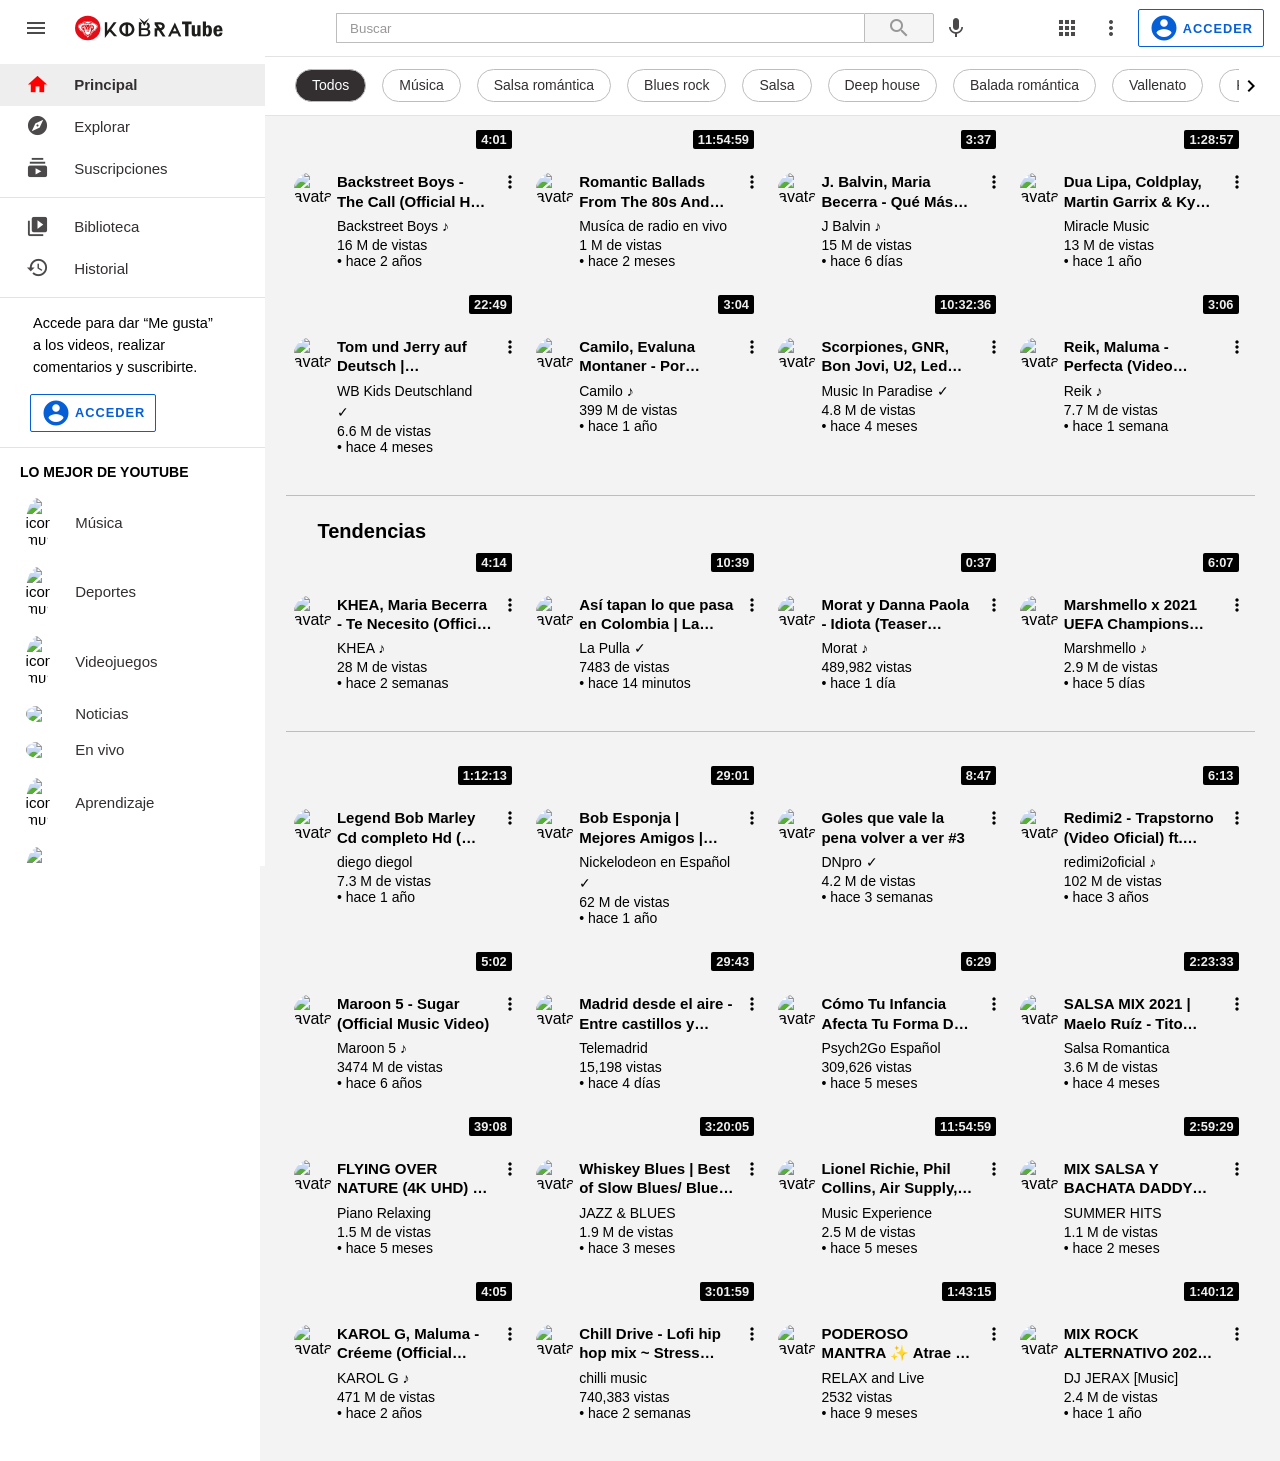
==== commit add48c77: "commit 2" ====
--- a/docs/index.html
+++ b/docs/index.html
@@ -10,10 +10,10 @@
     <meta property="og:image" content="https://i.imgur.com/ZrO8GJg.png">
     <meta property="og:description" content="Programando la página de inicio de YouTube.com [ HTML + CSS + JAVASCRIPT ]">
     <title>KOBRATube</title>
-    <link rel="shortcut icon" href="./img/icon_kobratube.png" type="image/x-icon">
+    <link rel="shortcut icon" href="../img/icon_kobratube.png" type="image/x-icon">
     <link href="https://fonts.googleapis.com/css?family=Material+Icons|Material+Icons+Outlined|Material+Icons+Two+Tone|Material+Icons+Round|Material+Icons+Sharp" rel="stylesheet">
-    <link rel="stylesheet" href="./css/normalize.css">
-    <link rel="stylesheet" href="./css/style.css">
+    <link rel="stylesheet" href="../css/normalize.css">
+    <link rel="stylesheet" href="../css/style.css">
 </head>
 <body>
     <div class="overlay"></div>
@@ -31,7 +31,7 @@
     <div class="grid-container">
         <div class="header flex-container">
             <div class="mobile-header-box">
-                <img class="box1__logo" src="./img/logo_kobratube.svg" alt="logo YouTube">
+                <img class="box1__logo" src="../img/logo_kobratube.svg" alt="logo YouTube">
                 <div class="icons-mobile">
                     <button class="btn-mobile no-style">
                         <span class="material-icons md-28 md-mobile">search</span>
@@ -48,7 +48,7 @@
             <div class="header-box1 flex-container">
                 <span class="material-icons md-24 md-grey" id='btn-menu'>menu</span>
                 <div class="box1-logo flex-container">
-                    <img class="box1__logo" src="./img/logo_kobratube.svg" alt="logo YouTube">
+                    <img class="box1__logo" src="../img/logo_kobratube.svg" alt="logo YouTube">
                 </div>
             </div>
             <div class="header-box2 flex-container">
--- a/css/style.css
+++ b/css/style.css
@@ -0,0 +1,1200 @@
+:root {
+	/* color palette*/
+	--color-primary: #f00;
+	--color-secondary: #065fd4;
+	--dark: #1a1617;
+	--dark-xs: #332f30;
+	--grey: #4c494a;
+	--grey-xs: #666364;
+	--grey-s: #999797;
+	--light: #bdbdbd;
+	--light-xss: rgba(140, 140, 140, 0.5);
+	--light-xs: rgba(224, 224, 224, 0.314);
+	--light-s: hsl(0, 0%, 93%);
+	--light-m: #eeeeee;
+	--light-ms: hsl(0, 0%, 89%);
+	--white: #ffffff;
+	--body: #ecececa2;
+}
+
+html {
+	-webkit-box-sizing: border-box;
+	box-sizing: border-box;
+}
+
+*,
+*:before,
+*:after {
+	-webkit-box-sizing: inherit;
+	box-sizing: inherit;
+	margin: 0;
+	padding: 0;
+}
+
+body {
+	position: relative;
+	font-size: 16px;
+	font-family: Roboto, Arial, sans-serif;
+	overflow-y: scroll;
+	min-width: 230px;
+}
+
+.img-responsive {
+	max-width: 100%;
+}
+
+.flex-container {
+	display: -webkit-box;
+	display: -ms-flexbox;
+	display: flex;
+}
+
+.no-style {
+	list-style-type: none;
+	text-decoration: none;
+	margin: 0;
+	padding: 0;
+	outline: none;
+	border: none;
+	background-color: transparent;
+	color: inherit;
+}
+
+/* Rules for sizing the icon. */
+.md-14 {
+	font-size: .875rem;
+}
+.md-16 {
+	font-size: 1rem;
+}
+
+.material-icons.md-18 {
+	font-size: 1.2em;
+}
+.material-icons.md-24 {
+	font-size: 1.5em;
+}
+.material-icons.md-28 {
+	font-size: 1.75rem;
+}
+.material-icons.md-30 {
+	font-size: 1.9rem;
+}
+.material-icons.md-36 {
+	font-size: 2.25em;
+}
+.material-icons.md-48 {
+	font-size: 3em;
+}
+
+/* Rules for using icons as black on a light background. */
+.md-dark-xs {
+	color: var(--dark-xs);
+}
+.md-grey {
+	color: var(--grey);
+}
+.md-grey-s {
+	color: var(--grey-s);
+}
+.md-blue {
+	color: var(--color-secondary);
+}
+.md--active {
+	color: var(--color-primary);
+}
+
+.md-mobile {
+	color: var(--grey-s);
+}
+
+/* scrollbar body */
+body::-webkit-scrollbar {
+	width: 13.5px;
+	background-color: var(--body);
+}
+
+body::-webkit-scrollbar-thumb {
+	background-color: var(--grey-s);
+	border: 3px solid var(--light-s);
+	border-radius: 25px;
+}
+body::-webkit-scrollbar-thumb:hover {
+	background-color: var(--light-xss);
+}
+/* scrollbar END */
+
+/* Grid-Layout */
+.grid-container {
+	display: grid;
+	grid-template-columns: 260px 1fr;
+	grid-template-rows: 56px 56px 1fr;
+	grid-template-areas:
+		'header header'
+		'aside nav-tags'
+		'aside main';
+}
+/* Grid - layout END ------------> */
+
+/* Header bar */
+.mobile-header-box,
+.navbar-mobile,
+.div-search-mb,
+.aside-larger-over,
+.anchor {
+	display: none;
+}
+
+.header {
+	position: -webkit-sticky;
+	position: sticky;
+	top: 0;
+	grid-area: header;
+	background-color: var(--white);
+	padding: 8px 16px;
+	display: -webkit-box;
+	display: -ms-flexbox;
+	display: flex;
+	-webkit-box-align: center;
+	-ms-flex-align: center;
+	align-items: center;
+	-webkit-box-pack: justify;
+	-ms-flex-pack: justify;
+	justify-content: space-between;
+	width: 100%;
+	height: 56px;
+	z-index: 999;
+}
+/* Box-1 */
+.header-box1 {
+	/* background-color: var(--dark-xs); */
+	-ms-flex-preferred-size: 20%;
+	flex-basis: 20%;
+	/* min-width: 150px; */
+	-webkit-box-align: center;
+	-ms-flex-align: center;
+	align-items: center;
+}
+.header-box1 > span {
+	padding: 5px 0;
+	margin-right: 1rem;
+	cursor: pointer;
+}
+
+#btn-menu {
+	padding-left: .52rem;
+}
+
+#btn-menu2 { /*menu responsive over*/
+	display:none;
+}
+
+.box1-logo {
+	-webkit-box-align: center;
+	-ms-flex-align: center;
+	align-items: center;
+	margin-left: 10px;
+}
+.box1__logo {
+	width: 150px;
+}
+.box1__code {
+	padding-top: 5px;
+	font-size: 0.5em;
+	-ms-flex-item-align: baseline;
+	align-self: baseline;
+}
+
+/* Box-2 */
+.header-box2 {
+	-webkit-box-pack: center;
+	-ms-flex-pack: center;
+	justify-content: center;
+	-webkit-box-align: center;
+	-ms-flex-align: center;
+	align-items: center;
+	width: 100%;
+}
+
+.searchbox {
+	width: 80%;
+	-webkit-box-pack: center;
+	-ms-flex-pack: center;
+	justify-content: center;
+	-webkit-box-align: center;
+	-ms-flex-align: center;
+	align-items: center;
+	margin-left: 2.5rem;
+}
+
+input[type='search'] {
+	height: 30px;
+	width: 80%;
+	border: 1px solid var(--light);
+	border-radius: 1px 0 0 1px;
+	border-right: none;
+	text-indent: 1em;
+	cursor: pointer;
+}
+input[type='search']:focus {
+	border: 1px solid var(--color-secondary);
+	border-radius: 1px 0 0 1px;
+}
+
+input[type='search']::-webkit-input-placeholder {
+	color: var(--grey-xs);
+	font-size: 1.15em;
+}
+
+input[type='search']::-moz-placeholder {
+	color: var(--grey-xs);
+	font-size: 1.15em;
+}
+
+input[type='search']:-ms-input-placeholder {
+	color: var(--grey-xs);
+	font-size: 1.15em;
+}
+
+input[type='search']::-ms-input-placeholder {
+	color: var(--grey-xs);
+	font-size: 1.15em;
+}
+
+input[type='search']::placeholder {
+	color: var(--grey-s);
+	font-size: 1em;
+}
+
+.btn-search {
+	font-size: 1.5rem;
+	height: 30px;
+	width: 70px;
+	background-color: var(--light-xs);
+	color: var(--grey-s);
+	border: 1px solid var(--light);
+	border-radius: 0 2px 2px 0;
+	-webkit-box-ordinal-group: 2;
+	-ms-flex-order: 1;
+	order: 1;
+	cursor: pointer;
+	transition: background-color .5s, color .5s;
+}
+.btn-search:hover {
+	background-color: var(--light-s);
+	color: var(--dark-xs);
+}
+
+.search-voice {
+	-webkit-box-align: center;
+	-ms-flex-align: center;
+	align-items: center;
+	padding: 5px 10px;
+	-webkit-box-ordinal-group: 3;
+	-ms-flex-order: 2;
+	order: 2;
+	cursor: pointer;
+}
+/* Box-3 */
+.header-box3 {
+	min-width: 210px;
+	-webkit-box-pack: end;
+	-ms-flex-pack: end;
+	justify-content: flex-end;
+	margin-left: 5px;
+}
+
+.topbar-buttons {
+	-webkit-box-pack: justify;
+	-ms-flex-pack: justify;
+	justify-content: space-between;
+	-webkit-box-align: center;
+	-ms-flex-align: center;
+	align-items: center;
+}
+.btn-icon {
+	padding: 10px;
+	cursor: pointer;
+}
+.btn-access {
+	-webkit-box-align: center;
+	-ms-flex-align: center;
+	align-items: center;
+	border: 1px solid var(--color-secondary);
+	border-radius: 2px;
+	text-transform: uppercase;
+	font-weight: 600;
+	font-size: 0.8rem;
+	padding: 3px 10px;
+	letter-spacing: 1px;
+	color: var(--color-secondary);
+	cursor: pointer;
+	margin-left: 5px;
+	cursor: pointer;
+}
+
+.topbar .btn-access {
+	margin-right: 0.625rem;
+}
+
+/* Header bar END ------------> */
+
+/* Dropdown app */
+.dropdown-app,
+.dropdown-config {
+	position: relative;
+}
+
+.dropdown-app-container,
+.dropdown-config-container,
+#dropdownConf {
+	display: none;
+	position: absolute;
+	right: 0;
+	z-index: 999;
+	background-color: var(--white);
+	width: 280px;
+	border: 1px solid var(--light-ms);
+	border-top: none;
+}
+
+.dropdown-config-container {
+	width: 320px;
+	overflow-y: auto;
+}
+
+.dropdown__item {
+	border-bottom: 1px solid var(--light-ms);
+	padding: 8px 0;
+}
+
+.dropdown__icon,
+.dropdown-config-container .dropdown__item:last-child .dropdown__anchor {
+	padding-left: 16px;
+}
+
+.dropdown__anchor {
+	align-items: center;
+	gap: 1rem;
+	height: 40px;
+	font-size: .875rem;
+	color: var(--dark-xs);
+}
+
+/* nav-tags */
+.nav-tags {
+	grid-area: nav-tags;
+	padding: 0 15px 0 35px;
+	position: -webkit-sticky;
+	position: sticky;
+	top: 56px;
+	left: 0;
+	height: 60px;
+	border-bottom: 1px solid var(--light-ms);
+	border-top: 1px solid var(--light-ms);
+	background-color: var(--white);
+	overflow: hidden;
+	flex-wrap: nowrap;
+	z-index: 99;
+}
+/* CAROUSEL TAGS */
+.carousel__contenedor {
+    display: flex;
+    justify-content: space-between;
+    align-items: center;
+    height: 56px;
+}
+
+.carousel__anterior {
+	display: none;
+}
+.carousel__anterior,
+.carousel__siguiente {
+    border-radius: 50%;
+    width: fit-content;
+    height: 27px;
+    padding: 2px 2px 0 0;
+    cursor: pointer;
+}
+
+.carousel__lista {
+	width: 100%;
+	display: flex;
+	justify-content: flex-start;
+	align-items: center;
+	flex-wrap: nowrap;
+	overflow: hidden;
+}
+
+.carousel__lista * + * {
+    margin-left: 1rem;
+}
+
+.glider-slide {
+    min-width: fit-content;
+}
+
+div.glider-track[style] { /*!con esto podemos sobreescribir el style que escriba JS*/
+    width: inherit !important;
+}
+
+div.glider-track {
+	width: 100%;
+	display: flex;
+	justify-content: flex-start;
+	align-items: center;
+}
+
+.carousel__item {
+    color: var(--dark-xs);
+    font-size: .875rem;
+    text-align: center;
+    width: fit-content;
+    height: 33px;
+    padding: .44rem 1rem;
+    border: 1px solid var(--light);
+    border-radius: 25px;
+    transition: background-color .5s;
+	display: block;
+	white-space: nowrap;
+}
+
+.carousel__item:first-child {
+    background-color: var(--dark-xs);
+    color: var(--white);
+}
+
+.carousel__item:hover {
+    background-color: hsla(0, 0%, 12%, 0.08);
+    cursor: pointer;
+}
+
+.carousel__item--active {
+    background-color: var(--grey-xs);
+    color: var(--light-s);
+    transition: background-color .5s;
+}
+.carousel__item--active:hover {
+    background-color: rgba(140, 140, 140, 0.5);
+    cursor: pointer;
+}
+
+/* aside */
+.aside-larger {
+	display: block;
+	background-color: var(--white);
+	width: 265px;
+	height: 90vh;
+}
+
+.aside-small {
+	display: none;
+	background-color: var(--white);
+	width: 72px;
+	height: 100vh;
+	overflow-y: none;
+}
+
+.aside-small__item {
+	display: flex;
+	flex-direction: column;
+	align-items: center;
+	padding: 16px 0;
+	cursor: pointer;
+}
+.aside-small__text {
+	padding-top: 7px;
+	font-size: 10.5px;
+}
+.aside-small__item:hover {
+	background-color: hsla(0, 0%, 90%, 0.3);
+}
+
+.aside {
+	grid-area: aside;
+	height: 90vh;
+	position: fixed;
+    top: 56px;
+    z-index: 999;
+	overflow-y: hidden;
+}
+
+.aside-larger:hover {
+    overflow-y: scroll;
+}
+
+/* scrollbar aside */
+.aside-larger::-webkit-scrollbar,
+.aside-larger-over::-webkit-scrollbar {
+	width: 7px;
+	background-color: transparent;
+}
+
+.aside-larger::-webkit-scrollbar-thumb {
+	background-color: var(--grey-s);
+	border: 1px solid transparent;
+	border-radius: 80px;
+}
+/* scrollbar END */
+
+/* <!-- Block-1--> */
+/* ul styles */
+.mod__list,
+.mod-t2,
+.mod-t3,
+.mod-t4,
+.footer-info {
+    /* margin-right: 5px; */
+    background-color: var(--white);
+    padding: .5rem 0;
+    border-bottom: 1px solid var(--light-ms);
+}
+
+/* li styles */
+.list-item {
+    align-items: center;
+    background-color: var(--white);
+    padding: .6rem 1.25rem;
+	padding-left: 1.6rem;
+    cursor: pointer;
+	font-size: 15px;
+}
+.list-item:hover,
+.dropdown__anchor:hover {
+    background-color: hsla(0, 0%, 90%, 0.3);
+}
+
+.list-item--active:hover {
+    background-color: var(--light-ms);
+}
+.list-item--active {
+    background-color: #EEEEEE;
+}
+
+.liste-item__anchor {
+    color: var(--dark-xs);
+    margin-left: 1.6rem;
+}
+.anchor--active {
+    color: var(--dark-xs);
+    font-weight: bold;
+}
+
+/* <!-- Block-2--> */
+.mod-t2 {
+    padding: 15px 25px;
+}
+.mod__texto {
+	margin-left: 8px;
+    padding-bottom: 15px;
+	font-size: 14.5px;
+	line-height: 1.5;
+	width: 180px;
+}
+
+/* <!-- Block-2--> */
+.mod-t3 {
+    padding: 0;
+    border: none;
+}
+.s-h3 {
+    font-size: .875rem;
+    text-transform: uppercase;
+    padding: 0 1.25rem;
+    padding-top: 1rem;
+}
+
+.icon-round {
+    width: 1.5rem;
+    border-radius: 50%;
+}
+/* -footer */
+.footer-info {
+	width: 240px;
+    padding: 1rem 4rem 0 1.3rem;
+    border: none;
+    font-weight: bold;
+    color: var(--grey-s);
+    line-height: 1.5;
+}
+.info-anchor {
+    font-size: 13px;
+    color: var(--grey-s);
+}
+
+.footer-copy {
+    padding: 1rem;
+	font-size: 14px;
+}
+
+.a-copy {
+    color: var(--grey-x);
+}
+/* aside END ------------> */
+
+/* main */
+.main {
+	display: -webkit-box;
+	display: -ms-flexbox;
+	display: flex;
+	-ms-flex-pack: distribute;
+	justify-content: space-around;
+	grid-area: main;
+	background-color: var(--body);
+}
+
+.container-videos {
+	width: 100%;
+	margin-top: 2rem;
+	-webkit-box-pack: center;
+	-ms-flex-pack: center;
+	justify-content: center;
+	-ms-flex-wrap: wrap;
+	flex-wrap: wrap;
+}
+
+.grid-videos,
+.six-trending,
+.grid-videos-extended {
+	display: grid;
+	width: 95%;
+	grid-template-columns: repeat(4, 1fr);
+}
+
+.text-h3 {
+	border-top: 1px solid var(--light);
+	padding: 1.5rem;
+	width: 95%;
+	font-size: 1.25rem;
+	font-weight: 600;
+	text-indent: 0.5rem;
+}
+.six-trending {
+	border-bottom: 1px solid var(--light);
+	margin-bottom: 3rem;
+}
+/* card */
+.card {
+	margin: 0 0.5rem 2.5rem;
+}
+
+.cover-video {
+	width: 100%;
+}
+
+.container-img {
+	position: relative;
+}
+
+.container-img__items {
+	display: none;
+}
+
+.container-img__contador {
+	background-color: #000000;
+	position: absolute;
+	display: inline-block;
+	bottom: 13px;
+	right: 8px;
+	border-radius: 2px;
+}
+
+.container-img__num {
+	color: var(--light-m);
+	font-weight: bold;
+	font-size: .8rem;
+	padding:  2px 5px;
+}
+
+.container-img__item {
+	display: flex;
+	align-items: center;
+	justify-content: center;
+	position: absolute;
+	background-color: rgba(0, 0, 0, 0.85);
+	border-radius: 2px;
+	color: var(--white);
+}
+.container-img__item >span {
+	font-size: 1.3rem;
+	padding: 5px 5px;
+}
+
+.item1__left,
+.item2__left {
+	position: absolute;
+	background-color: rgba(0, 0, 0, 0.85);
+	color: var(--white);
+	padding: 8px 5px;
+	padding-left: 10px;
+	top: 10px;
+	right: 38px;
+	font-size: 12px;
+	font-weight: 600;
+	text-transform: uppercase;
+	display: none;
+}
+
+.item2__left {
+	top: 45px;
+}
+
+.item1, .item2 {
+	cursor: pointer;
+}
+.item1 {
+	top: 10px;
+	right: 8px;
+}
+.item2 {
+	top: 45px;
+	right: 8px;
+}
+
+.video-info-container {
+	display: grid;
+	margin-top: 10px;
+	grid-template-columns: 17% auto auto;
+	grid-template-areas: 'avatar info-text btn-info';
+}
+
+.avatar {
+	grid-area: avatar;
+	text-align: center;
+}
+.avatar-img {
+	border-radius: 50%;
+	width: 3rem;
+	min-width: 38px;
+}
+
+.info-text {
+	grid-area: info-text;
+	padding: 0 8px 0 5px;
+}
+
+.info-title {
+	font-size: 0.9375rem;
+	margin-bottom: 0.3rem;
+	line-height: 1.3;
+	cursor: pointer;
+	/* instrucciones para cortar el titulo */
+	display: -webkit-box;
+	-webkit-box-orient: vertical;
+	-webkit-line-clamp: 2;
+	line-clamp: 2;
+	overflow: hidden;
+	/* instrucciones <--- */
+}
+
+.info-description {
+	display: -webkit-box;
+	display: -ms-flexbox;
+	display: flex;
+	-ms-flex-wrap: wrap;
+	flex-wrap: wrap;
+}
+.info-inline {
+	font-size: 0.875rem;
+}
+
+.name-inline {
+	display: block;
+	width: 100%;
+	line-height: 1.5;
+}
+
+.btn-info {
+	grid-area: btn-info;
+	text-align: right;
+}
+/* card END*/
+/* main END ------------> */
+.overlay {
+	display: none;
+}
+
+.search-mb-back {
+	display: none;
+}
+/* *Breakpoints */
+@media screen and (max-width: 1127px) {
+	.grid-videos,
+	.six-trending,
+	.grid-videos-extended {
+		grid-template-columns: repeat(3, 1fr);
+	}
+	.six-trending .card:nth-child(4),
+	.grid-videos .card:nth-child(7),
+	.grid-videos .card:nth-child(8),
+	.grid-videos .card:nth-child(9) {
+		display: none;
+	}
+}
+
+@media screen and (max-width: 1023px) {
+	.grid-container {
+		grid-template-columns: 1fr;
+		grid-template-rows: 56px 56px 1fr;
+		grid-template-areas:
+			'header'
+			'aside nav-tags'
+			'aside main';
+	}
+	.aside {
+		width: 72px;
+		-webkit-box-flex: 1;
+		-ms-flex: 1 1 100px;
+		flex: 1 1 100px;
+		overflow-y: unset;
+	}
+	.aside:hover {
+		overflow-y: unset;
+	}
+
+	.aside-larger {
+		display:none;
+	}
+	.aside-small {
+		display: block;
+	}
+	.aside-small__item {
+		display: flex;
+		flex-direction: column;
+		align-items: center;
+		padding: 16px 0;
+		cursor: pointer;
+	}
+	.aside-small__text {
+		padding-top: 7px;
+		font-size: 10.5px;
+	}
+	.aside-small__item:hover {
+		background-color: hsla(0, 0%, 90%, 0.3);
+	}
+	.nav-tags {
+		margin-left: 72px;
+	}
+	.container-videos {
+		margin-left: 70px;
+	}
+	/* menu over -responsive */
+	#btn-menu2 { /*menu responsive over*/
+		padding: 15px 25px;
+		display:block;
+		border-bottom: 1px solid var(--light-ms);
+		cursor: pointer;
+	}
+	.overlay {
+		display: none; /*cambiar en JS*/
+		background-color: rgba(12, 1, 1, 0.637);
+		position: fixed;
+		width: calc(100vw - 238px);
+		right: 0;
+		height: 100%;
+		z-index: 9999;
+	}
+
+	.aside-larger-over {
+		display: none; /*cambiar en JS*/
+		z-index: 999999;
+		height: 100vh;
+		position: fixed;
+		top: 0;
+		bottom: 0;
+		overflow-y: hidden;
+		overflow-x: hidden;
+		width: 238px;
+		background-color: var(--white);
+	}
+	.aside-larger-over:hover {
+    	overflow-y: scroll;
+	}
+	/* scrollbar aside */
+	.aside-larger-over::-webkit-scrollbar {
+		width: 8px;
+		background-color: transparent;
+	}
+
+	.aside-larger-over::-webkit-scrollbar-thumb {
+		background-color: var(--grey-s);
+		border-right: 2px solid var(--white);
+		border-top: 5px solid var(--white);
+		border-radius: 100px;
+	}
+	/* scrollbar END */
+}
+
+@media screen and (max-width: 887px) {
+	/* muestra 2 videos*/
+	.grid-videos,
+	.six-trending,
+	.grid-videos-extended {
+		grid-template-columns: repeat(2, 1fr);
+	}
+	.six-trending .card:nth-child(3),
+	.six-trending .card:nth-child(4),
+	.grid-videos .card:nth-child(5),
+	.grid-videos .card:nth-child(6) {
+		display: none;
+	}
+	.avatar-img {
+		text-align: center;
+		width: 2.85rem;
+	}
+	.info-title {
+		line-height: 1.25;
+	}
+}
+
+@media screen and (max-width: 807px) {
+	.grid-container {
+		grid-template-columns: 100%;
+		grid-template-rows: 56px 56px auto;
+		grid-template-areas:
+			'header'
+			'nav-tags'
+			'main';
+	}
+	.aside, .aside-small {
+		display: none;
+	}
+	.nav-tags {
+		margin: 0;
+	}
+	.container-videos {
+		margin-left: 0;
+	}
+}
+
+@media screen and (max-width: 657px) {
+	input[type='search'] {
+		display: none;
+	}
+	.searchbox {
+		-webkit-box-pack: end;
+		-ms-flex-pack: end;
+		justify-content: flex-end;
+		margin: 0;
+	}
+	.btn-search {
+		-webkit-box-ordinal-group: 3;
+		-ms-flex-order: 2;
+		order: 2;
+		width: -webkit-fit-content;
+		width: -moz-fit-content;
+		width: fit-content;
+		background-color: transparent;
+		border: none;
+		font-size: 1.3rem;
+		padding: 5px 10px;
+	}
+	.search-voice {
+		-webkit-box-ordinal-group: 2;
+		-ms-flex-order: 1;
+		order: 1;
+	}
+	.container-img__contador {
+		bottom: 15px;
+		right: 8px;
+	}
+	.container-img__item >span {
+		font-size: 1.3rem;
+		padding: 5px 5px;
+	}
+	.item1 {
+		right: 8px;
+	}
+	.item2 {
+		right: 8px;
+	}
+	.div-search-mb {
+		display: none;
+		position: fixed;
+		top: 0;
+		left: 0;
+		z-index: 9999999;
+		width: 100%;
+		background-color: var(--white);
+		padding: 10px 5px 8px;
+	}
+
+	.search-mb-flex {
+		display: flex;
+		justify-content: space-between;
+		align-items: center;
+	}
+
+	.search-mb-back {
+		display: block;
+		width: 25px;
+		cursor: pointer;
+	}
+
+	.btn-s {
+		width: 25px;
+		cursor: pointer;
+	}
+
+	#search-mb {
+		width: 65vw;
+		height: 2rem;
+		border-bottom: 2px solid var(--grey-xs);
+		margin: 0 10px;
+	}
+	#search-mb:focus {
+		border-bottom: 2px solid var(--color-secondary);
+	}
+}
+
+@media screen and (max-width: 589px) {
+	.container-videos {
+		width: 100%;
+	}
+	.grid-videos,
+	.six-trending,
+	.grid-videos-extended {
+		grid-template-columns: 1fr;
+		width: 100%;
+	}
+	.video-info-container {
+		padding: 0 0.63rem;
+	}
+	.card {
+		margin: 0 0 2rem;
+	}
+	.avatar-img {
+		text-align: center;
+		width: 3rem;
+	}
+}
+
+@media screen and (max-width: 500px) {
+	.header {
+		padding: 8px 10px;
+	}
+	.search-voice {
+		display: none;
+	}
+	.header-box1 > span {
+		margin-right: 0;
+	}
+	.header-box2 {
+		-webkit-box-pack: end;
+		-ms-flex-pack: end;
+		justify-content: flex-end;
+	}
+	.btn-icon {
+		padding: 5px;
+	}
+	.header-box3 {
+		min-width: unset;
+		margin-left: 0;
+	}
+}
+
+/* Mobile */
+@media screen and (max-width: 425px) {
+	.header-box1,
+	.header-box2,
+	.header-box3 {
+		display: none;
+	}
+	.header {
+		padding: 0;
+		-webkit-box-pack: justify;
+		-ms-flex-pack: justify;
+		justify-content: space-between;
+		-webkit-box-align: center;
+		-ms-flex-align: center;
+		align-items: center;
+		flex-wrap: nowrap;
+	}
+	.mobile-header-box {
+		display: -webkit-box;
+		display: -ms-flexbox;
+		display: flex;
+		-webkit-box-align: center;
+		-ms-flex-align: center;
+		align-items: center;
+		-webkit-box-pack: justify;
+		-ms-flex-pack: justify;
+		justify-content: space-between;
+		width: 100%;
+		height: fit-content;
+		box-shadow: 0 1px 4px rgb(0 0 0 / 15%);
+		padding: 8px 10px;
+	}
+
+	.box1__logo {
+		width: 175px;
+	}
+
+	.icons-mobile {
+		display: flex;
+		align-items: center;
+	}
+	.btn-mobile {
+		padding: 5px;
+		cursor: pointer;
+	}
+
+	.overlay-mb {
+		display:none;
+		background-color: rgba(12, 1, 1, 0.637);
+		position: fixed;
+		top: 0;
+		bottom: 0;
+		width: 100%;
+		z-index: 999999;
+
+	}
+	.nav-tags {
+		padding-left: 5px;
+		padding-right: 5px;
+	}
+	.navbar-mobile {
+		display: block;
+		padding: 5px 1rem 0;
+		position: fixed;
+		z-index: 999999;
+		bottom: 0;
+		width: 100%;
+		background-color: var(--white);
+		display: flex;
+		justify-content: space-around;
+		align-items: center;
+	}
+
+	.nav-mb {
+		padding: 5px 10px;
+		padding-bottom: 10px;
+		text-align: center;
+		line-height: 1;
+	}
+	.nav-mb-text {
+		font-size: 12px;
+	}
+
+	.avatar-img {
+		width: 40px;
+	}
+	.info-title {
+		font-size: 0.94rem;
+	}
+	#tendencias,
+	#top { /** arregla el problema del anclaje con fixed*/
+		padding-top: 125px;
+    	margin-top: -125px;
+    	-webkit-background-clip: content-box;
+    	background-clip: content-box;
+	}
+}
+
+@media screen and (max-width: 300px) {
+	.info-title {
+		font-size: 0.875rem;
+		margin-bottom: 0.3rem;
+		line-height: 1.3;
+	}
+}
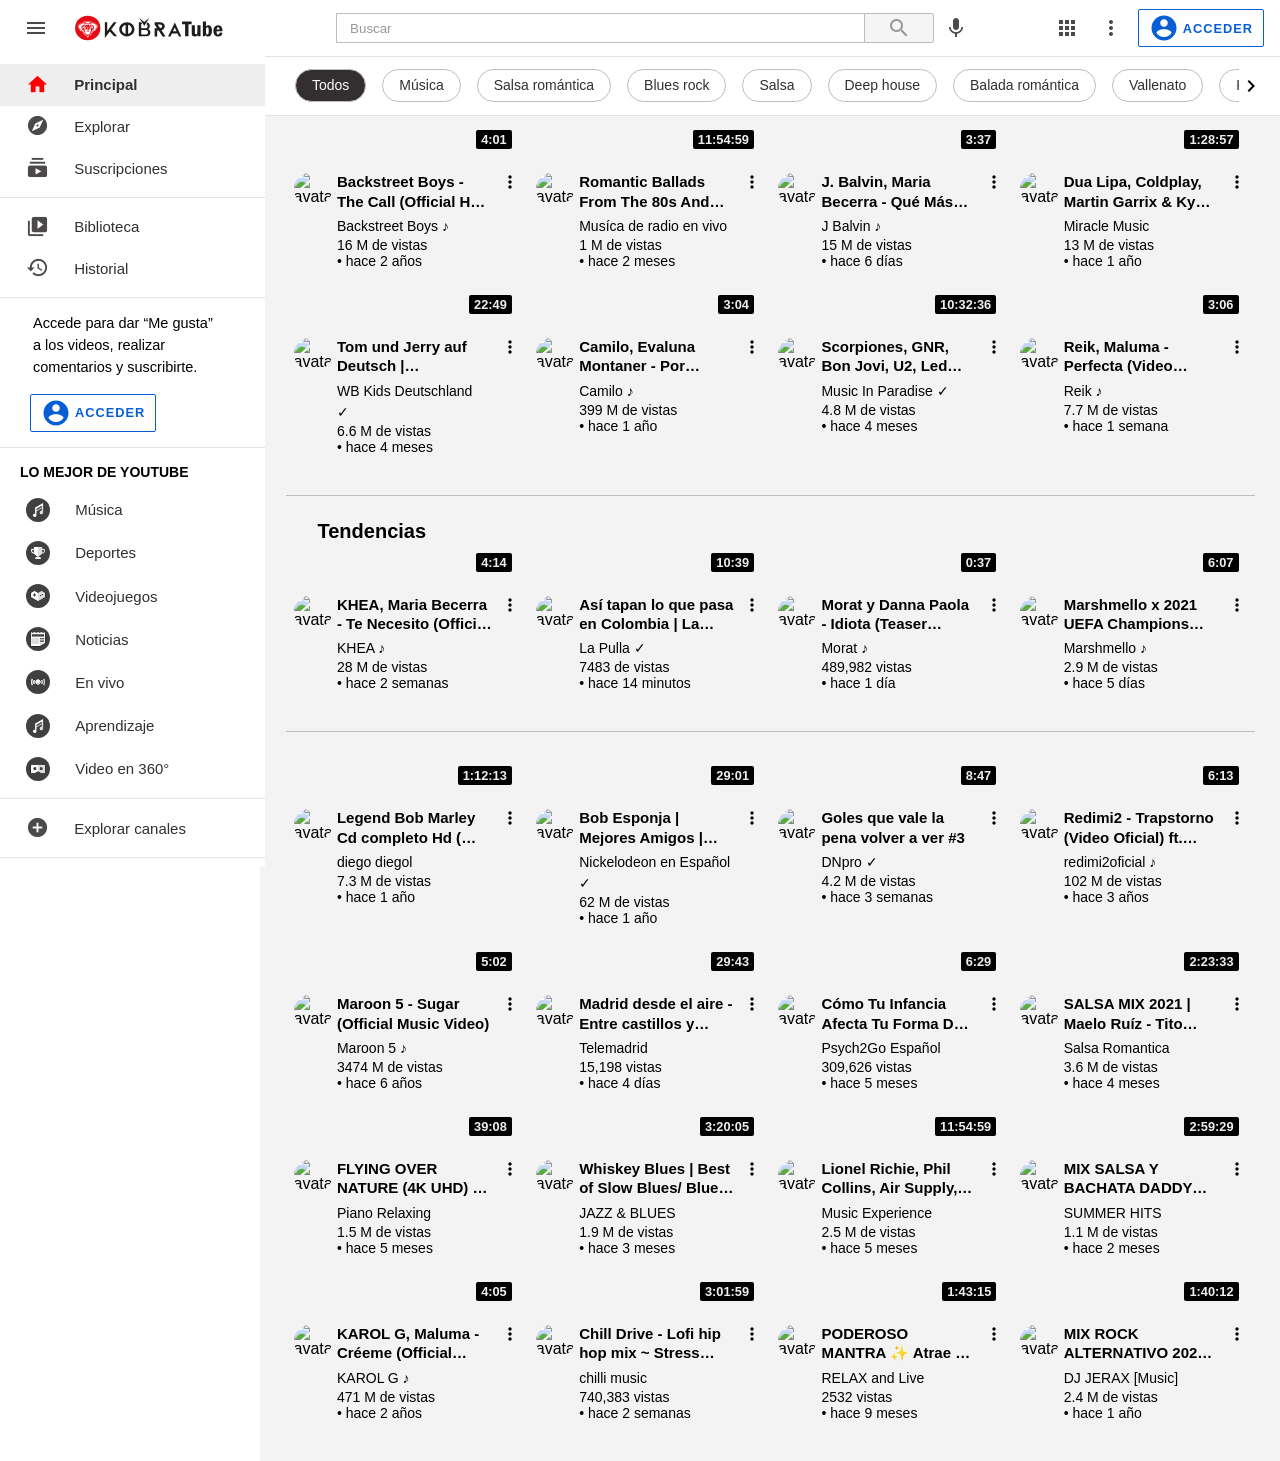
==== commit 2af96a49: "actualizacion iconos" ====
--- a/docs/index.html
+++ b/docs/index.html
@@ -6,14 +6,14 @@
     <meta name="viewport" content="width=device-width, initial-scale=1.0">
     <meta property="og:type" content="website">
     <meta property="og:title" content="KOBRATube">
-    <meta property="og:url" content="">
-    <meta property="og:image" content="https://i.imgur.com/ZrO8GJg.png">
+    <meta property="og:url" content="https://yolmaryda.github.io/kobratube/">
+    <meta property="og:image" content="./img/image-kobratube.png">
     <meta property="og:description" content="Programando la página de inicio de YouTube.com [ HTML + CSS + JAVASCRIPT ]">
     <title>KOBRATube</title>
-    <link rel="shortcut icon" href="../img/icon_kobratube.png" type="image/x-icon">
+    <link rel="shortcut icon" href="./img/icon_kobratube.png" type="image/x-icon">
     <link href="https://fonts.googleapis.com/css?family=Material+Icons|Material+Icons+Outlined|Material+Icons+Two+Tone|Material+Icons+Round|Material+Icons+Sharp" rel="stylesheet">
-    <link rel="stylesheet" href="../css/normalize.css">
-    <link rel="stylesheet" href="../css/style.css">
+    <link rel="stylesheet" href="./css/normalize.css">
+    <link rel="stylesheet" href="./css/style.css">
 </head>
 <body>
     <div class="overlay"></div>
@@ -31,7 +31,7 @@
     <div class="grid-container">
         <div class="header flex-container">
             <div class="mobile-header-box">
-                <img class="box1__logo" src="../img/logo_kobratube.svg" alt="logo YouTube">
+                <img class="box1__logo" src="./img/logo_kobratube.svg" alt="logo YouTube">
                 <div class="icons-mobile">
                     <button class="btn-mobile no-style">
                         <span class="material-icons md-28 md-mobile">search</span>
@@ -48,7 +48,7 @@
             <div class="header-box1 flex-container">
                 <span class="material-icons md-24 md-grey" id='btn-menu'>menu</span>
                 <div class="box1-logo flex-container">
-                    <img class="box1__logo" src="../img/logo_kobratube.svg" alt="logo YouTube">
+                    <img class="box1__logo" src="./img/logo_kobratube.svg" alt="logo YouTube">
                 </div>
             </div>
             <div class="header-box2 flex-container">
@@ -211,31 +211,31 @@
                     <h3 class="s-h3">Lo mejor de youtube</h3>
                     <div class="mod__list">
                         <div class="list-item flex-container">
-                            <img class="icon-round" src="https://yt3.ggpht.com/JhpXfBmbZqGMa1HngX8Kc8MY5t2q_cFU1mei9SGiuDnmBkoEiaGlD1NR8NxmHPqVLRcyo6Kf=s88-c-k-c0x00ffffff-no-rj" alt="icon music">
+                            <img class="icon-round" src="./img/music-icon.jpg" alt="icon musica">
                             <a href="https://www.youtube.com/channel/UC-9-kyTW8ZkZNDHQJ6FgpwQ" class="no-style liste-item__anchor">Música</a>
                         </div>
                         <div class="list-item flex-container">
-                            <img class="icon-round" src="https://yt3.ggpht.com/Iw_1zfYpObc2HCiJtUWzzELUEr84sbfU6bWO4iefIdTJ3YWqIuJ3uVo5YGoiYUdXPkTDXMh93w=s88-c-k-c0x00ffffff-no-rj" alt="icon music">
+                            <img class="icon-round" src="./img/cup-icon.jpg" alt="icon deportes">
                             <a href="https://www.youtube.com/channel/UCEgdi0XIXXZ-qJOFPf4JSKw" class="no-style liste-item__anchor">Deportes</a>
                         </div>
                         <div class="list-item flex-container">
-                            <img class="icon-round" src="https://yt3.ggpht.com/vHUJ30VhUAWP5N2xF6rhi4RnhBrATHeqPj8kdF5WuPEwCXXhC8XdMnTJSPvqJeshKt4eGD253A=s88-c-k-c0x00ffffff-no-rj" alt="icon music">
+                            <img class="icon-round" src="./img/game-icon.jpg" alt="icon game">
                             <a href="https://www.youtube.com/gaming" class="no-style liste-item__anchor">Videojuegos</a>
                         </div>
                         <div class="list-item flex-container">
-                            <img class="icon-round" src="https://yt3.ggpht.com/EWk97IQr34nqH2nYpC0RIHGTavflWdCNdQEgF3k7mI5S_ItQxw7W40i8FAXCX8JHXInpfDC3Vg=s88-c-k-c0x00ffffff-no-rj">
+                            <img class="icon-round" src="./img/noticias-icon.jpg" alt="icon noticias">
                             <a href="https://www.youtube.com/channel/UCYfdidRxbB8Qhf0Nx7ioOYw" class="no-style liste-item__anchor">Noticias</a>
                         </div>
                         <div class="list-item flex-container">
-                            <img class="icon-round" src="https://yt3.ggpht.com/8D6JlsnvwDZFMdcbjqVji82kggP3aXXbO-yBD0RFrKlp4G1zNt9wcqcVTSPnAI8GuUAbDYQwsg=s88-c-k-c0x00ffffff-no-rj">
+                            <img class="icon-round" src="./img/envivo-icon.jpg" alt="icon en vivo">
                             <a href="https://www.youtube.com/channel/UC4R8DWoMoI7CAwX8_LjQHig" class="no-style liste-item__anchor">En vivo</a>
                         </div>
                         <div class="list-item flex-container">
-                            <img class="icon-round" src="https://yt3.ggpht.com/Z34iSrAdmBYUcWisSoEQso5bXFWgUbOBt3YxwHWrr8302A0LGw0zObapsG9nFZUs5zT0mdQ3jQ=s88-c-k-c0x00ffffff-no-rj" alt="icon music">
+                            <img class="icon-round" src="./img/music-icon.jpg" alt="icon aprendizaje">
                             <a href="https://www.youtube.com/channel/UCtFRv9O2AHqOZjjynzrv-xg" class="no-style liste-item__anchor">Aprendizaje</a>
                         </div>
                         <div class="list-item flex-container">
-                            <img class="icon-round" src="https://yt3.ggpht.com/aBfjxEI67MQnGxlrC0YOpNMxHsL8jMsRbBduI8XyHbT1ft1ayPbzk9ymRyp93e9HWo8A8DZn0Q=s88-c-k-c0x00ffffff-no-rj" alt="icon music">
+                            <img class="icon-round" src="img/360-icon.jpg" alt="icon 360">
                             <a href="https://www.youtube.com/channel/UCzuqhhs6NWbgTzMuM09WKDQ" class="no-style liste-item__anchor">Video en 360°</a>
                         </div>
                     </div>
--- a/docs/css/style.css
+++ b/docs/css/style.css
@@ -0,0 +1,1200 @@
+:root {
+	/* color palette*/
+	--color-primary: #f00;
+	--color-secondary: #065fd4;
+	--dark: #1a1617;
+	--dark-xs: #332f30;
+	--grey: #4c494a;
+	--grey-xs: #666364;
+	--grey-s: #999797;
+	--light: #bdbdbd;
+	--light-xss: rgba(140, 140, 140, 0.5);
+	--light-xs: rgba(224, 224, 224, 0.314);
+	--light-s: hsl(0, 0%, 93%);
+	--light-m: #eeeeee;
+	--light-ms: hsl(0, 0%, 89%);
+	--white: #ffffff;
+	--body: #ecececa2;
+}
+
+html {
+	-webkit-box-sizing: border-box;
+	box-sizing: border-box;
+}
+
+*,
+*:before,
+*:after {
+	-webkit-box-sizing: inherit;
+	box-sizing: inherit;
+	margin: 0;
+	padding: 0;
+}
+
+body {
+	position: relative;
+	font-size: 16px;
+	font-family: Roboto, Arial, sans-serif;
+	overflow-y: scroll;
+	min-width: 230px;
+}
+
+.img-responsive {
+	max-width: 100%;
+}
+
+.flex-container {
+	display: -webkit-box;
+	display: -ms-flexbox;
+	display: flex;
+}
+
+.no-style {
+	list-style-type: none;
+	text-decoration: none;
+	margin: 0;
+	padding: 0;
+	outline: none;
+	border: none;
+	background-color: transparent;
+	color: inherit;
+}
+
+/* Rules for sizing the icon. */
+.md-14 {
+	font-size: .875rem;
+}
+.md-16 {
+	font-size: 1rem;
+}
+
+.material-icons.md-18 {
+	font-size: 1.2em;
+}
+.material-icons.md-24 {
+	font-size: 1.5em;
+}
+.material-icons.md-28 {
+	font-size: 1.75rem;
+}
+.material-icons.md-30 {
+	font-size: 1.9rem;
+}
+.material-icons.md-36 {
+	font-size: 2.25em;
+}
+.material-icons.md-48 {
+	font-size: 3em;
+}
+
+/* Rules for using icons as black on a light background. */
+.md-dark-xs {
+	color: var(--dark-xs);
+}
+.md-grey {
+	color: var(--grey);
+}
+.md-grey-s {
+	color: var(--grey-s);
+}
+.md-blue {
+	color: var(--color-secondary);
+}
+.md--active {
+	color: var(--color-primary);
+}
+
+.md-mobile {
+	color: var(--grey-s);
+}
+
+/* scrollbar body */
+body::-webkit-scrollbar {
+	width: 13.5px;
+	background-color: var(--body);
+}
+
+body::-webkit-scrollbar-thumb {
+	background-color: var(--grey-s);
+	border: 3px solid var(--light-s);
+	border-radius: 25px;
+}
+body::-webkit-scrollbar-thumb:hover {
+	background-color: var(--light-xss);
+}
+/* scrollbar END */
+
+/* Grid-Layout */
+.grid-container {
+	display: grid;
+	grid-template-columns: 260px 1fr;
+	grid-template-rows: 56px 56px 1fr;
+	grid-template-areas:
+		'header header'
+		'aside nav-tags'
+		'aside main';
+}
+/* Grid - layout END ------------> */
+
+/* Header bar */
+.mobile-header-box,
+.navbar-mobile,
+.div-search-mb,
+.aside-larger-over,
+.anchor {
+	display: none;
+}
+
+.header {
+	position: -webkit-sticky;
+	position: sticky;
+	top: 0;
+	grid-area: header;
+	background-color: var(--white);
+	padding: 8px 16px;
+	display: -webkit-box;
+	display: -ms-flexbox;
+	display: flex;
+	-webkit-box-align: center;
+	-ms-flex-align: center;
+	align-items: center;
+	-webkit-box-pack: justify;
+	-ms-flex-pack: justify;
+	justify-content: space-between;
+	width: 100%;
+	height: 56px;
+	z-index: 999;
+}
+/* Box-1 */
+.header-box1 {
+	/* background-color: var(--dark-xs); */
+	-ms-flex-preferred-size: 20%;
+	flex-basis: 20%;
+	/* min-width: 150px; */
+	-webkit-box-align: center;
+	-ms-flex-align: center;
+	align-items: center;
+}
+.header-box1 > span {
+	padding: 5px 0;
+	margin-right: 1rem;
+	cursor: pointer;
+}
+
+#btn-menu {
+	padding-left: .52rem;
+}
+
+#btn-menu2 { /*menu responsive over*/
+	display:none;
+}
+
+.box1-logo {
+	-webkit-box-align: center;
+	-ms-flex-align: center;
+	align-items: center;
+	margin-left: 10px;
+}
+.box1__logo {
+	width: 150px;
+}
+.box1__code {
+	padding-top: 5px;
+	font-size: 0.5em;
+	-ms-flex-item-align: baseline;
+	align-self: baseline;
+}
+
+/* Box-2 */
+.header-box2 {
+	-webkit-box-pack: center;
+	-ms-flex-pack: center;
+	justify-content: center;
+	-webkit-box-align: center;
+	-ms-flex-align: center;
+	align-items: center;
+	width: 100%;
+}
+
+.searchbox {
+	width: 80%;
+	-webkit-box-pack: center;
+	-ms-flex-pack: center;
+	justify-content: center;
+	-webkit-box-align: center;
+	-ms-flex-align: center;
+	align-items: center;
+	margin-left: 2.5rem;
+}
+
+input[type='search'] {
+	height: 30px;
+	width: 80%;
+	border: 1px solid var(--light);
+	border-radius: 1px 0 0 1px;
+	border-right: none;
+	text-indent: 1em;
+	cursor: pointer;
+}
+input[type='search']:focus {
+	border: 1px solid var(--color-secondary);
+	border-radius: 1px 0 0 1px;
+}
+
+input[type='search']::-webkit-input-placeholder {
+	color: var(--grey-xs);
+	font-size: 1.15em;
+}
+
+input[type='search']::-moz-placeholder {
+	color: var(--grey-xs);
+	font-size: 1.15em;
+}
+
+input[type='search']:-ms-input-placeholder {
+	color: var(--grey-xs);
+	font-size: 1.15em;
+}
+
+input[type='search']::-ms-input-placeholder {
+	color: var(--grey-xs);
+	font-size: 1.15em;
+}
+
+input[type='search']::placeholder {
+	color: var(--grey-s);
+	font-size: 1em;
+}
+
+.btn-search {
+	font-size: 1.5rem;
+	height: 30px;
+	width: 70px;
+	background-color: var(--light-xs);
+	color: var(--grey-s);
+	border: 1px solid var(--light);
+	border-radius: 0 2px 2px 0;
+	-webkit-box-ordinal-group: 2;
+	-ms-flex-order: 1;
+	order: 1;
+	cursor: pointer;
+	transition: background-color .5s, color .5s;
+}
+.btn-search:hover {
+	background-color: var(--light-s);
+	color: var(--dark-xs);
+}
+
+.search-voice {
+	-webkit-box-align: center;
+	-ms-flex-align: center;
+	align-items: center;
+	padding: 5px 10px;
+	-webkit-box-ordinal-group: 3;
+	-ms-flex-order: 2;
+	order: 2;
+	cursor: pointer;
+}
+/* Box-3 */
+.header-box3 {
+	min-width: 210px;
+	-webkit-box-pack: end;
+	-ms-flex-pack: end;
+	justify-content: flex-end;
+	margin-left: 5px;
+}
+
+.topbar-buttons {
+	-webkit-box-pack: justify;
+	-ms-flex-pack: justify;
+	justify-content: space-between;
+	-webkit-box-align: center;
+	-ms-flex-align: center;
+	align-items: center;
+}
+.btn-icon {
+	padding: 10px;
+	cursor: pointer;
+}
+.btn-access {
+	-webkit-box-align: center;
+	-ms-flex-align: center;
+	align-items: center;
+	border: 1px solid var(--color-secondary);
+	border-radius: 2px;
+	text-transform: uppercase;
+	font-weight: 600;
+	font-size: 0.8rem;
+	padding: 3px 10px;
+	letter-spacing: 1px;
+	color: var(--color-secondary);
+	cursor: pointer;
+	margin-left: 5px;
+	cursor: pointer;
+}
+
+.topbar .btn-access {
+	margin-right: 0.625rem;
+}
+
+/* Header bar END ------------> */
+
+/* Dropdown app */
+.dropdown-app,
+.dropdown-config {
+	position: relative;
+}
+
+.dropdown-app-container,
+.dropdown-config-container,
+#dropdownConf {
+	display: none;
+	position: absolute;
+	right: 0;
+	z-index: 999;
+	background-color: var(--white);
+	width: 280px;
+	border: 1px solid var(--light-ms);
+	border-top: none;
+}
+
+.dropdown-config-container {
+	width: 320px;
+	overflow-y: auto;
+}
+
+.dropdown__item {
+	border-bottom: 1px solid var(--light-ms);
+	padding: 8px 0;
+}
+
+.dropdown__icon,
+.dropdown-config-container .dropdown__item:last-child .dropdown__anchor {
+	padding-left: 16px;
+}
+
+.dropdown__anchor {
+	align-items: center;
+	gap: 1rem;
+	height: 40px;
+	font-size: .875rem;
+	color: var(--dark-xs);
+}
+
+/* nav-tags */
+.nav-tags {
+	grid-area: nav-tags;
+	padding: 0 15px 0 35px;
+	position: -webkit-sticky;
+	position: sticky;
+	top: 56px;
+	left: 0;
+	height: 60px;
+	border-bottom: 1px solid var(--light-ms);
+	border-top: 1px solid var(--light-ms);
+	background-color: var(--white);
+	overflow: hidden;
+	flex-wrap: nowrap;
+	z-index: 99;
+}
+/* CAROUSEL TAGS */
+.carousel__contenedor {
+    display: flex;
+    justify-content: space-between;
+    align-items: center;
+    height: 56px;
+}
+
+.carousel__anterior {
+	display: none;
+}
+.carousel__anterior,
+.carousel__siguiente {
+    border-radius: 50%;
+    width: fit-content;
+    height: 27px;
+    padding: 2px 2px 0 0;
+    cursor: pointer;
+}
+
+.carousel__lista {
+	width: 100%;
+	display: flex;
+	justify-content: flex-start;
+	align-items: center;
+	flex-wrap: nowrap;
+	overflow: hidden;
+}
+
+.carousel__lista * + * {
+    margin-left: 1rem;
+}
+
+.glider-slide {
+    min-width: fit-content;
+}
+
+div.glider-track[style] { /*!con esto podemos sobreescribir el style que escriba JS*/
+    width: inherit !important;
+}
+
+div.glider-track {
+	width: 100%;
+	display: flex;
+	justify-content: flex-start;
+	align-items: center;
+}
+
+.carousel__item {
+    color: var(--dark-xs);
+    font-size: .875rem;
+    text-align: center;
+    width: fit-content;
+    height: 33px;
+    padding: .44rem 1rem;
+    border: 1px solid var(--light);
+    border-radius: 25px;
+    transition: background-color .5s;
+	display: block;
+	white-space: nowrap;
+}
+
+.carousel__item:first-child {
+    background-color: var(--dark-xs);
+    color: var(--white);
+}
+
+.carousel__item:hover {
+    background-color: hsla(0, 0%, 12%, 0.08);
+    cursor: pointer;
+}
+
+.carousel__item--active {
+    background-color: var(--grey-xs);
+    color: var(--light-s);
+    transition: background-color .5s;
+}
+.carousel__item--active:hover {
+    background-color: rgba(140, 140, 140, 0.5);
+    cursor: pointer;
+}
+
+/* aside */
+.aside-larger {
+	display: block;
+	background-color: var(--white);
+	width: 265px;
+	height: 90vh;
+}
+
+.aside-small {
+	display: none;
+	background-color: var(--white);
+	width: 72px;
+	height: 100vh;
+	overflow-y: none;
+}
+
+.aside-small__item {
+	display: flex;
+	flex-direction: column;
+	align-items: center;
+	padding: 16px 0;
+	cursor: pointer;
+}
+.aside-small__text {
+	padding-top: 7px;
+	font-size: 10.5px;
+}
+.aside-small__item:hover {
+	background-color: hsla(0, 0%, 90%, 0.3);
+}
+
+.aside {
+	grid-area: aside;
+	height: 90vh;
+	position: fixed;
+    top: 56px;
+    z-index: 999;
+	overflow-y: hidden;
+}
+
+.aside-larger:hover {
+    overflow-y: scroll;
+}
+
+/* scrollbar aside */
+.aside-larger::-webkit-scrollbar,
+.aside-larger-over::-webkit-scrollbar {
+	width: 7px;
+	background-color: transparent;
+}
+
+.aside-larger::-webkit-scrollbar-thumb {
+	background-color: var(--grey-s);
+	border: 1px solid transparent;
+	border-radius: 80px;
+}
+/* scrollbar END */
+
+/* <!-- Block-1--> */
+/* ul styles */
+.mod__list,
+.mod-t2,
+.mod-t3,
+.mod-t4,
+.footer-info {
+    /* margin-right: 5px; */
+    background-color: var(--white);
+    padding: .5rem 0;
+    border-bottom: 1px solid var(--light-ms);
+}
+
+/* li styles */
+.list-item {
+    align-items: center;
+    background-color: var(--white);
+    padding: .6rem 1.25rem;
+	padding-left: 1.6rem;
+    cursor: pointer;
+	font-size: 15px;
+}
+.list-item:hover,
+.dropdown__anchor:hover {
+    background-color: hsla(0, 0%, 90%, 0.3);
+}
+
+.list-item--active:hover {
+    background-color: var(--light-ms);
+}
+.list-item--active {
+    background-color: #EEEEEE;
+}
+
+.liste-item__anchor {
+    color: var(--dark-xs);
+    margin-left: 1.6rem;
+}
+.anchor--active {
+    color: var(--dark-xs);
+    font-weight: bold;
+}
+
+/* <!-- Block-2--> */
+.mod-t2 {
+    padding: 15px 25px;
+}
+.mod__texto {
+	margin-left: 8px;
+    padding-bottom: 15px;
+	font-size: 14.5px;
+	line-height: 1.5;
+	width: 180px;
+}
+
+/* <!-- Block-2--> */
+.mod-t3 {
+    padding: 0;
+    border: none;
+}
+.s-h3 {
+    font-size: .875rem;
+    text-transform: uppercase;
+    padding: 0 1.25rem;
+    padding-top: 1rem;
+}
+
+.icon-round {
+    width: 1.5rem;
+    border-radius: 50%;
+}
+/* -footer */
+.footer-info {
+	width: 240px;
+    padding: 1rem 4rem 0 1.3rem;
+    border: none;
+    font-weight: bold;
+    color: var(--grey-s);
+    line-height: 1.5;
+}
+.info-anchor {
+    font-size: 13px;
+    color: var(--grey-s);
+}
+
+.footer-copy {
+    padding: 1rem;
+	font-size: 14px;
+}
+
+.a-copy {
+    color: var(--grey-x);
+}
+/* aside END ------------> */
+
+/* main */
+.main {
+	display: -webkit-box;
+	display: -ms-flexbox;
+	display: flex;
+	-ms-flex-pack: distribute;
+	justify-content: space-around;
+	grid-area: main;
+	background-color: var(--body);
+}
+
+.container-videos {
+	width: 100%;
+	margin-top: 2rem;
+	-webkit-box-pack: center;
+	-ms-flex-pack: center;
+	justify-content: center;
+	-ms-flex-wrap: wrap;
+	flex-wrap: wrap;
+}
+
+.grid-videos,
+.six-trending,
+.grid-videos-extended {
+	display: grid;
+	width: 95%;
+	grid-template-columns: repeat(4, 1fr);
+}
+
+.text-h3 {
+	border-top: 1px solid var(--light);
+	padding: 1.5rem;
+	width: 95%;
+	font-size: 1.25rem;
+	font-weight: 600;
+	text-indent: 0.5rem;
+}
+.six-trending {
+	border-bottom: 1px solid var(--light);
+	margin-bottom: 3rem;
+}
+/* card */
+.card {
+	margin: 0 0.5rem 2.5rem;
+}
+
+.cover-video {
+	width: 100%;
+}
+
+.container-img {
+	position: relative;
+}
+
+.container-img__items {
+	display: none;
+}
+
+.container-img__contador {
+	background-color: #000000;
+	position: absolute;
+	display: inline-block;
+	bottom: 13px;
+	right: 8px;
+	border-radius: 2px;
+}
+
+.container-img__num {
+	color: var(--light-m);
+	font-weight: bold;
+	font-size: .8rem;
+	padding:  2px 5px;
+}
+
+.container-img__item {
+	display: flex;
+	align-items: center;
+	justify-content: center;
+	position: absolute;
+	background-color: rgba(0, 0, 0, 0.85);
+	border-radius: 2px;
+	color: var(--white);
+}
+.container-img__item >span {
+	font-size: 1.3rem;
+	padding: 5px 5px;
+}
+
+.item1__left,
+.item2__left {
+	position: absolute;
+	background-color: rgba(0, 0, 0, 0.85);
+	color: var(--white);
+	padding: 8px 5px;
+	padding-left: 10px;
+	top: 10px;
+	right: 38px;
+	font-size: 12px;
+	font-weight: 600;
+	text-transform: uppercase;
+	display: none;
+}
+
+.item2__left {
+	top: 45px;
+}
+
+.item1, .item2 {
+	cursor: pointer;
+}
+.item1 {
+	top: 10px;
+	right: 8px;
+}
+.item2 {
+	top: 45px;
+	right: 8px;
+}
+
+.video-info-container {
+	display: grid;
+	margin-top: 10px;
+	grid-template-columns: 17% auto auto;
+	grid-template-areas: 'avatar info-text btn-info';
+}
+
+.avatar {
+	grid-area: avatar;
+	text-align: center;
+}
+.avatar-img {
+	border-radius: 50%;
+	width: 3rem;
+	min-width: 38px;
+}
+
+.info-text {
+	grid-area: info-text;
+	padding: 0 8px 0 5px;
+}
+
+.info-title {
+	font-size: 0.9375rem;
+	margin-bottom: 0.3rem;
+	line-height: 1.3;
+	cursor: pointer;
+	/* instrucciones para cortar el titulo */
+	display: -webkit-box;
+	-webkit-box-orient: vertical;
+	-webkit-line-clamp: 2;
+	line-clamp: 2;
+	overflow: hidden;
+	/* instrucciones <--- */
+}
+
+.info-description {
+	display: -webkit-box;
+	display: -ms-flexbox;
+	display: flex;
+	-ms-flex-wrap: wrap;
+	flex-wrap: wrap;
+}
+.info-inline {
+	font-size: 0.875rem;
+}
+
+.name-inline {
+	display: block;
+	width: 100%;
+	line-height: 1.5;
+}
+
+.btn-info {
+	grid-area: btn-info;
+	text-align: right;
+}
+/* card END*/
+/* main END ------------> */
+.overlay {
+	display: none;
+}
+
+.search-mb-back {
+	display: none;
+}
+/* *Breakpoints */
+@media screen and (max-width: 1127px) {
+	.grid-videos,
+	.six-trending,
+	.grid-videos-extended {
+		grid-template-columns: repeat(3, 1fr);
+	}
+	.six-trending .card:nth-child(4),
+	.grid-videos .card:nth-child(7),
+	.grid-videos .card:nth-child(8),
+	.grid-videos .card:nth-child(9) {
+		display: none;
+	}
+}
+
+@media screen and (max-width: 1023px) {
+	.grid-container {
+		grid-template-columns: 1fr;
+		grid-template-rows: 56px 56px 1fr;
+		grid-template-areas:
+			'header'
+			'aside nav-tags'
+			'aside main';
+	}
+	.aside {
+		width: 72px;
+		-webkit-box-flex: 1;
+		-ms-flex: 1 1 100px;
+		flex: 1 1 100px;
+		overflow-y: unset;
+	}
+	.aside:hover {
+		overflow-y: unset;
+	}
+
+	.aside-larger {
+		display:none;
+	}
+	.aside-small {
+		display: block;
+	}
+	.aside-small__item {
+		display: flex;
+		flex-direction: column;
+		align-items: center;
+		padding: 16px 0;
+		cursor: pointer;
+	}
+	.aside-small__text {
+		padding-top: 7px;
+		font-size: 10.5px;
+	}
+	.aside-small__item:hover {
+		background-color: hsla(0, 0%, 90%, 0.3);
+	}
+	.nav-tags {
+		margin-left: 72px;
+	}
+	.container-videos {
+		margin-left: 70px;
+	}
+	/* menu over -responsive */
+	#btn-menu2 { /*menu responsive over*/
+		padding: 15px 25px;
+		display:block;
+		border-bottom: 1px solid var(--light-ms);
+		cursor: pointer;
+	}
+	.overlay {
+		display: none; /*cambiar en JS*/
+		background-color: rgba(12, 1, 1, 0.637);
+		position: fixed;
+		width: calc(100vw - 238px);
+		right: 0;
+		height: 100%;
+		z-index: 9999;
+	}
+
+	.aside-larger-over {
+		display: none; /*cambiar en JS*/
+		z-index: 999999;
+		height: 100vh;
+		position: fixed;
+		top: 0;
+		bottom: 0;
+		overflow-y: hidden;
+		overflow-x: hidden;
+		width: 238px;
+		background-color: var(--white);
+	}
+	.aside-larger-over:hover {
+    	overflow-y: scroll;
+	}
+	/* scrollbar aside */
+	.aside-larger-over::-webkit-scrollbar {
+		width: 8px;
+		background-color: transparent;
+	}
+
+	.aside-larger-over::-webkit-scrollbar-thumb {
+		background-color: var(--grey-s);
+		border-right: 2px solid var(--white);
+		border-top: 5px solid var(--white);
+		border-radius: 100px;
+	}
+	/* scrollbar END */
+}
+
+@media screen and (max-width: 887px) {
+	/* muestra 2 videos*/
+	.grid-videos,
+	.six-trending,
+	.grid-videos-extended {
+		grid-template-columns: repeat(2, 1fr);
+	}
+	.six-trending .card:nth-child(3),
+	.six-trending .card:nth-child(4),
+	.grid-videos .card:nth-child(5),
+	.grid-videos .card:nth-child(6) {
+		display: none;
+	}
+	.avatar-img {
+		text-align: center;
+		width: 2.85rem;
+	}
+	.info-title {
+		line-height: 1.25;
+	}
+}
+
+@media screen and (max-width: 807px) {
+	.grid-container {
+		grid-template-columns: 100%;
+		grid-template-rows: 56px 56px auto;
+		grid-template-areas:
+			'header'
+			'nav-tags'
+			'main';
+	}
+	.aside, .aside-small {
+		display: none;
+	}
+	.nav-tags {
+		margin: 0;
+	}
+	.container-videos {
+		margin-left: 0;
+	}
+}
+
+@media screen and (max-width: 657px) {
+	input[type='search'] {
+		display: none;
+	}
+	.searchbox {
+		-webkit-box-pack: end;
+		-ms-flex-pack: end;
+		justify-content: flex-end;
+		margin: 0;
+	}
+	.btn-search {
+		-webkit-box-ordinal-group: 3;
+		-ms-flex-order: 2;
+		order: 2;
+		width: -webkit-fit-content;
+		width: -moz-fit-content;
+		width: fit-content;
+		background-color: transparent;
+		border: none;
+		font-size: 1.3rem;
+		padding: 5px 10px;
+	}
+	.search-voice {
+		-webkit-box-ordinal-group: 2;
+		-ms-flex-order: 1;
+		order: 1;
+	}
+	.container-img__contador {
+		bottom: 15px;
+		right: 8px;
+	}
+	.container-img__item >span {
+		font-size: 1.3rem;
+		padding: 5px 5px;
+	}
+	.item1 {
+		right: 8px;
+	}
+	.item2 {
+		right: 8px;
+	}
+	.div-search-mb {
+		display: none;
+		position: fixed;
+		top: 0;
+		left: 0;
+		z-index: 9999999;
+		width: 100%;
+		background-color: var(--white);
+		padding: 10px 5px 8px;
+	}
+
+	.search-mb-flex {
+		display: flex;
+		justify-content: space-between;
+		align-items: center;
+	}
+
+	.search-mb-back {
+		display: block;
+		width: 25px;
+		cursor: pointer;
+	}
+
+	.btn-s {
+		width: 25px;
+		cursor: pointer;
+	}
+
+	#search-mb {
+		width: 65vw;
+		height: 2rem;
+		border-bottom: 2px solid var(--grey-xs);
+		margin: 0 10px;
+	}
+	#search-mb:focus {
+		border-bottom: 2px solid var(--color-secondary);
+	}
+}
+
+@media screen and (max-width: 589px) {
+	.container-videos {
+		width: 100%;
+	}
+	.grid-videos,
+	.six-trending,
+	.grid-videos-extended {
+		grid-template-columns: 1fr;
+		width: 100%;
+	}
+	.video-info-container {
+		padding: 0 0.63rem;
+	}
+	.card {
+		margin: 0 0 2rem;
+	}
+	.avatar-img {
+		text-align: center;
+		width: 3rem;
+	}
+}
+
+@media screen and (max-width: 500px) {
+	.header {
+		padding: 8px 10px;
+	}
+	.search-voice {
+		display: none;
+	}
+	.header-box1 > span {
+		margin-right: 0;
+	}
+	.header-box2 {
+		-webkit-box-pack: end;
+		-ms-flex-pack: end;
+		justify-content: flex-end;
+	}
+	.btn-icon {
+		padding: 5px;
+	}
+	.header-box3 {
+		min-width: unset;
+		margin-left: 0;
+	}
+}
+
+/* Mobile */
+@media screen and (max-width: 425px) {
+	.header-box1,
+	.header-box2,
+	.header-box3 {
+		display: none;
+	}
+	.header {
+		padding: 0;
+		-webkit-box-pack: justify;
+		-ms-flex-pack: justify;
+		justify-content: space-between;
+		-webkit-box-align: center;
+		-ms-flex-align: center;
+		align-items: center;
+		flex-wrap: nowrap;
+	}
+	.mobile-header-box {
+		display: -webkit-box;
+		display: -ms-flexbox;
+		display: flex;
+		-webkit-box-align: center;
+		-ms-flex-align: center;
+		align-items: center;
+		-webkit-box-pack: justify;
+		-ms-flex-pack: justify;
+		justify-content: space-between;
+		width: 100%;
+		height: fit-content;
+		box-shadow: 0 1px 4px rgb(0 0 0 / 15%);
+		padding: 8px 10px;
+	}
+
+	.box1__logo {
+		width: 175px;
+	}
+
+	.icons-mobile {
+		display: flex;
+		align-items: center;
+	}
+	.btn-mobile {
+		padding: 5px;
+		cursor: pointer;
+	}
+
+	.overlay-mb {
+		display:none;
+		background-color: rgba(12, 1, 1, 0.637);
+		position: fixed;
+		top: 0;
+		bottom: 0;
+		width: 100%;
+		z-index: 999999;
+
+	}
+	.nav-tags {
+		padding-left: 5px;
+		padding-right: 5px;
+	}
+	.navbar-mobile {
+		display: block;
+		padding: 5px 1rem 0;
+		position: fixed;
+		z-index: 999999;
+		bottom: 0;
+		width: 100%;
+		background-color: var(--white);
+		display: flex;
+		justify-content: space-around;
+		align-items: center;
+	}
+
+	.nav-mb {
+		padding: 5px 10px;
+		padding-bottom: 10px;
+		text-align: center;
+		line-height: 1;
+	}
+	.nav-mb-text {
+		font-size: 12px;
+	}
+
+	.avatar-img {
+		width: 40px;
+	}
+	.info-title {
+		font-size: 0.94rem;
+	}
+	#tendencias,
+	#top { /** arregla el problema del anclaje con fixed*/
+		padding-top: 125px;
+    	margin-top: -125px;
+    	-webkit-background-clip: content-box;
+    	background-clip: content-box;
+	}
+}
+
+@media screen and (max-width: 300px) {
+	.info-title {
+		font-size: 0.875rem;
+		margin-bottom: 0.3rem;
+		line-height: 1.3;
+	}
+}
